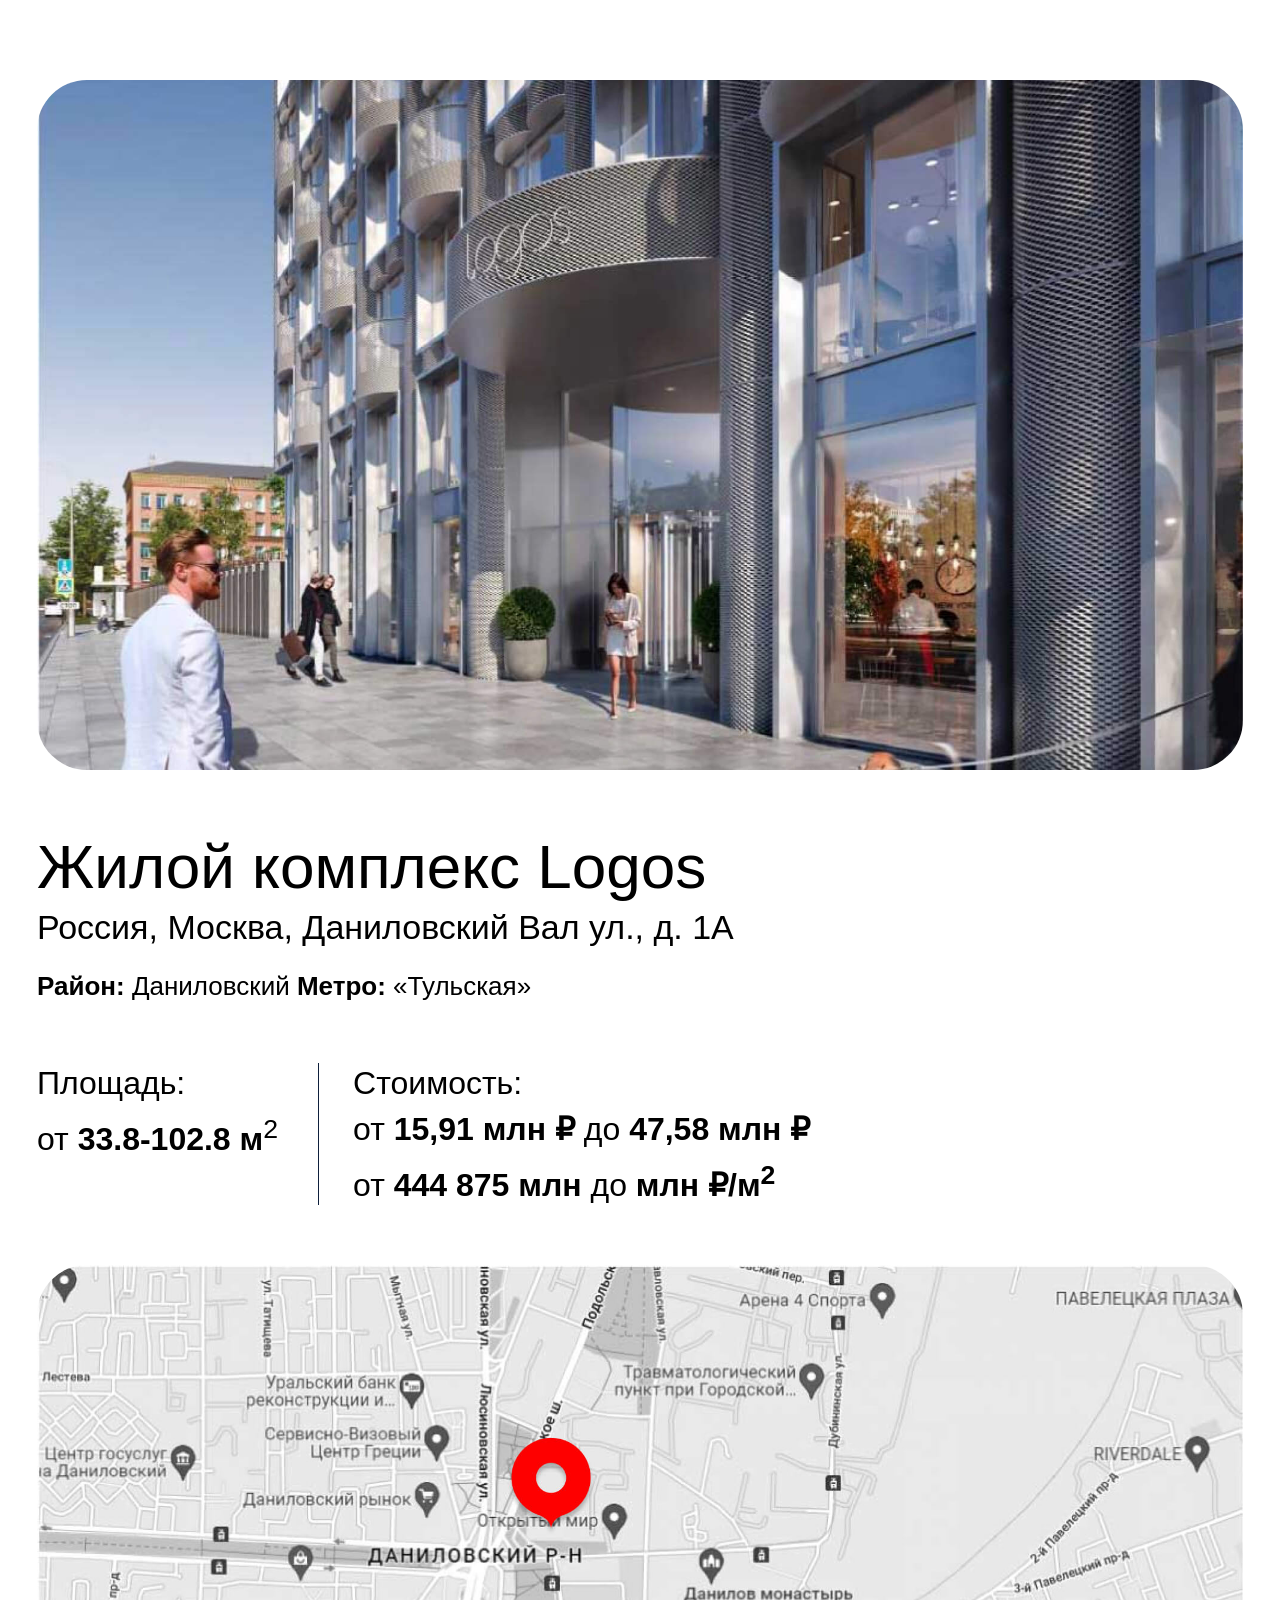
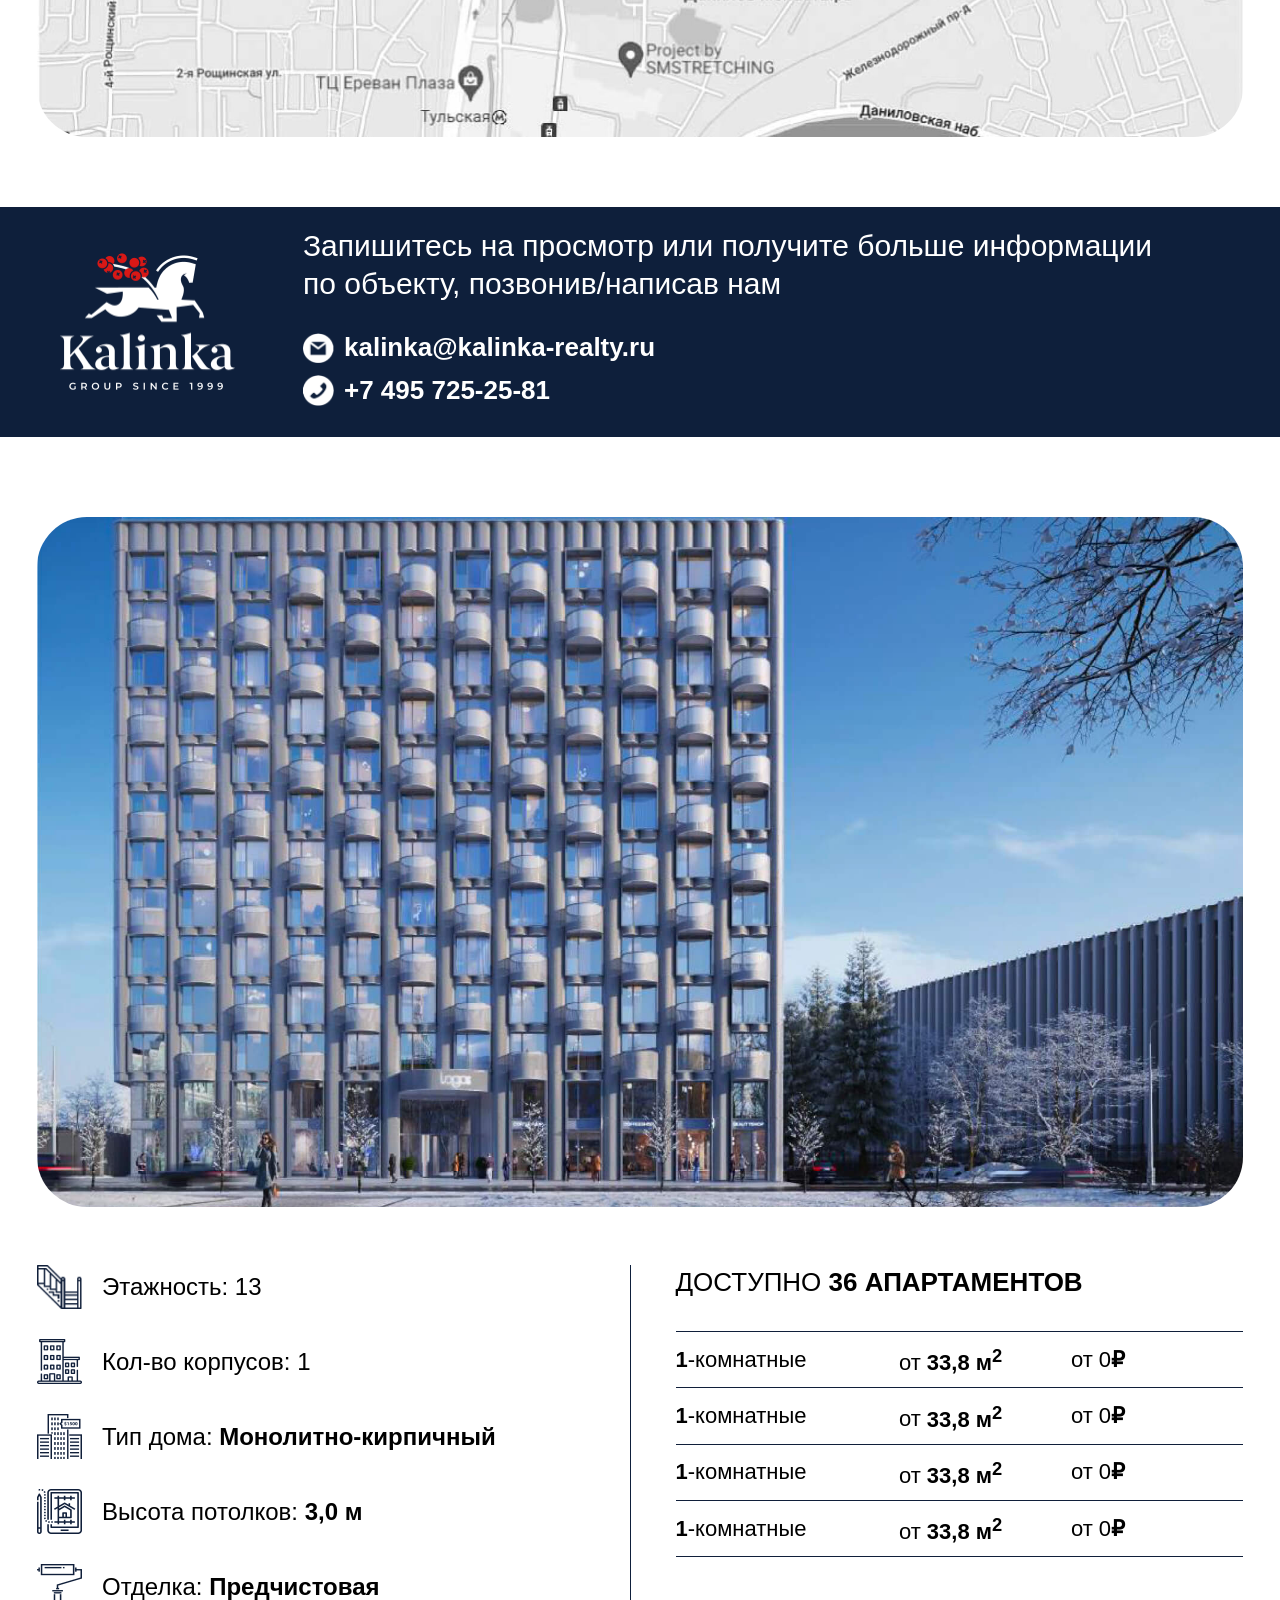
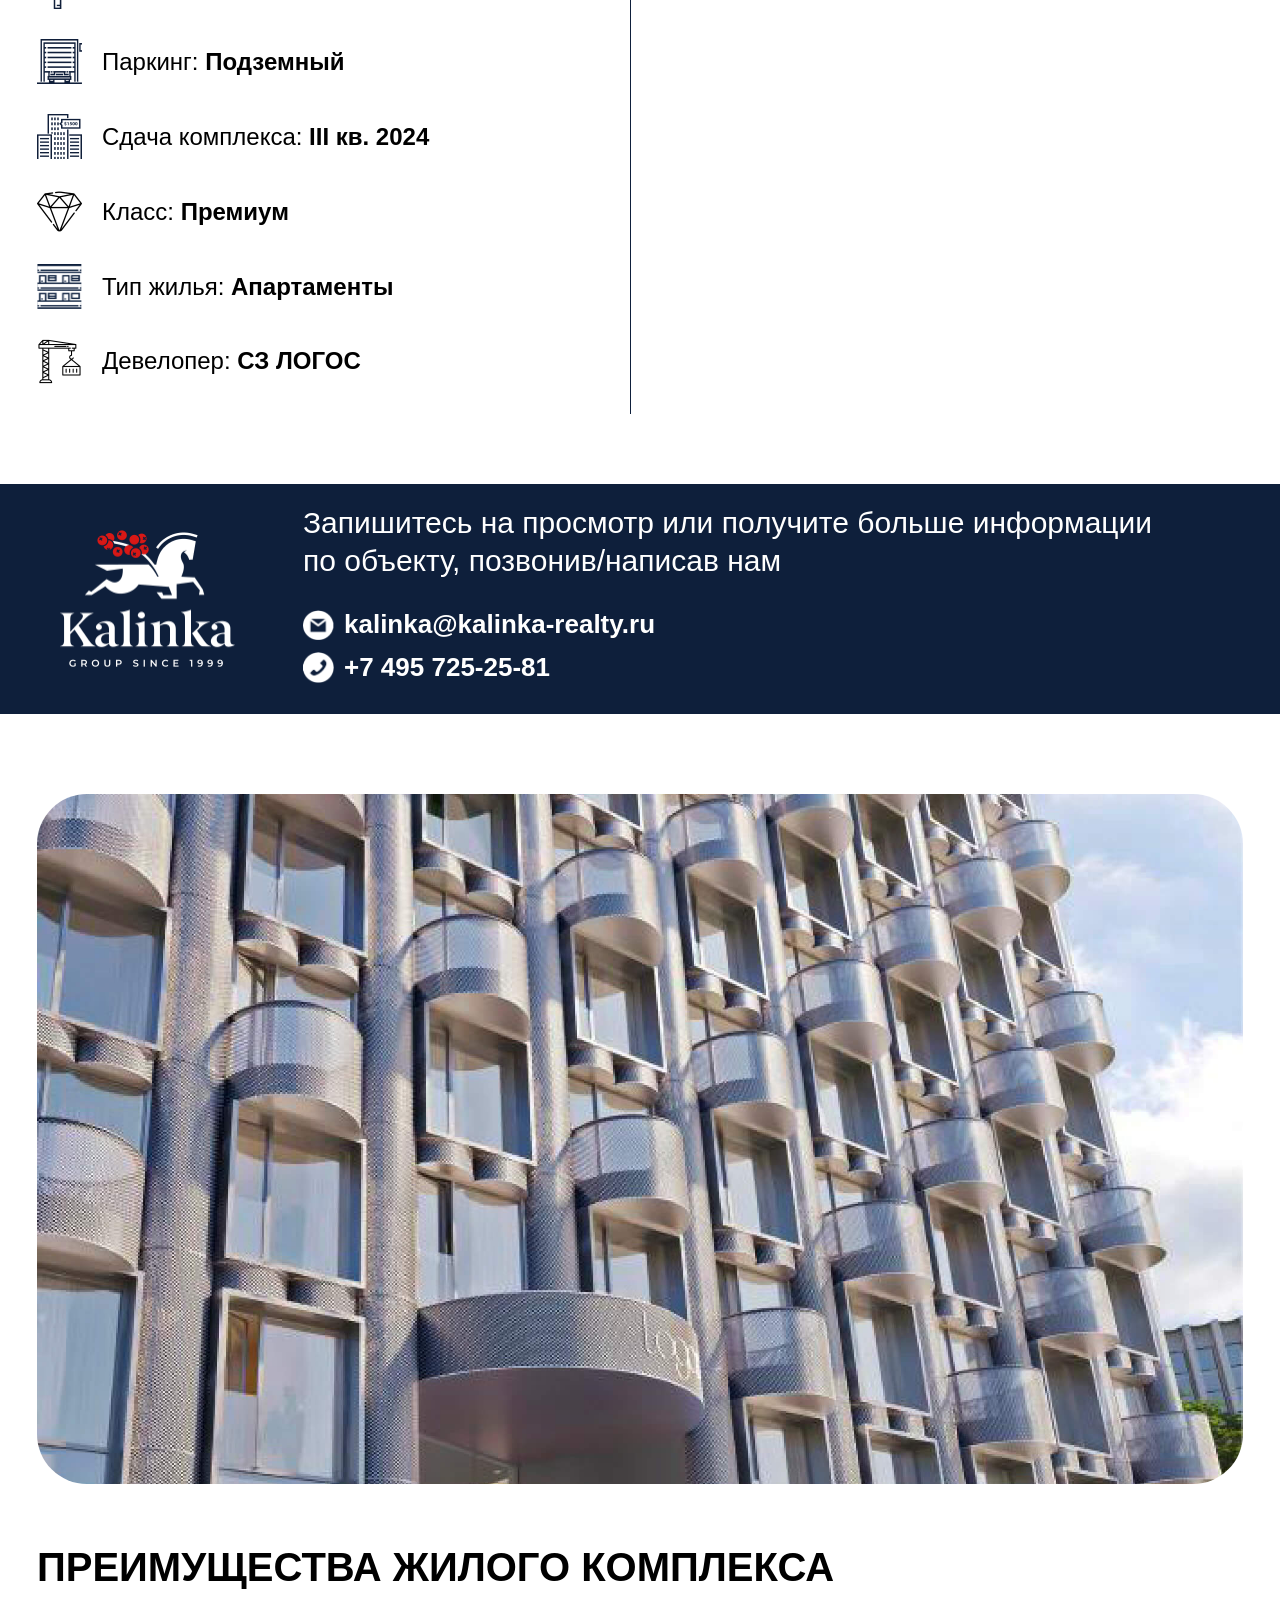
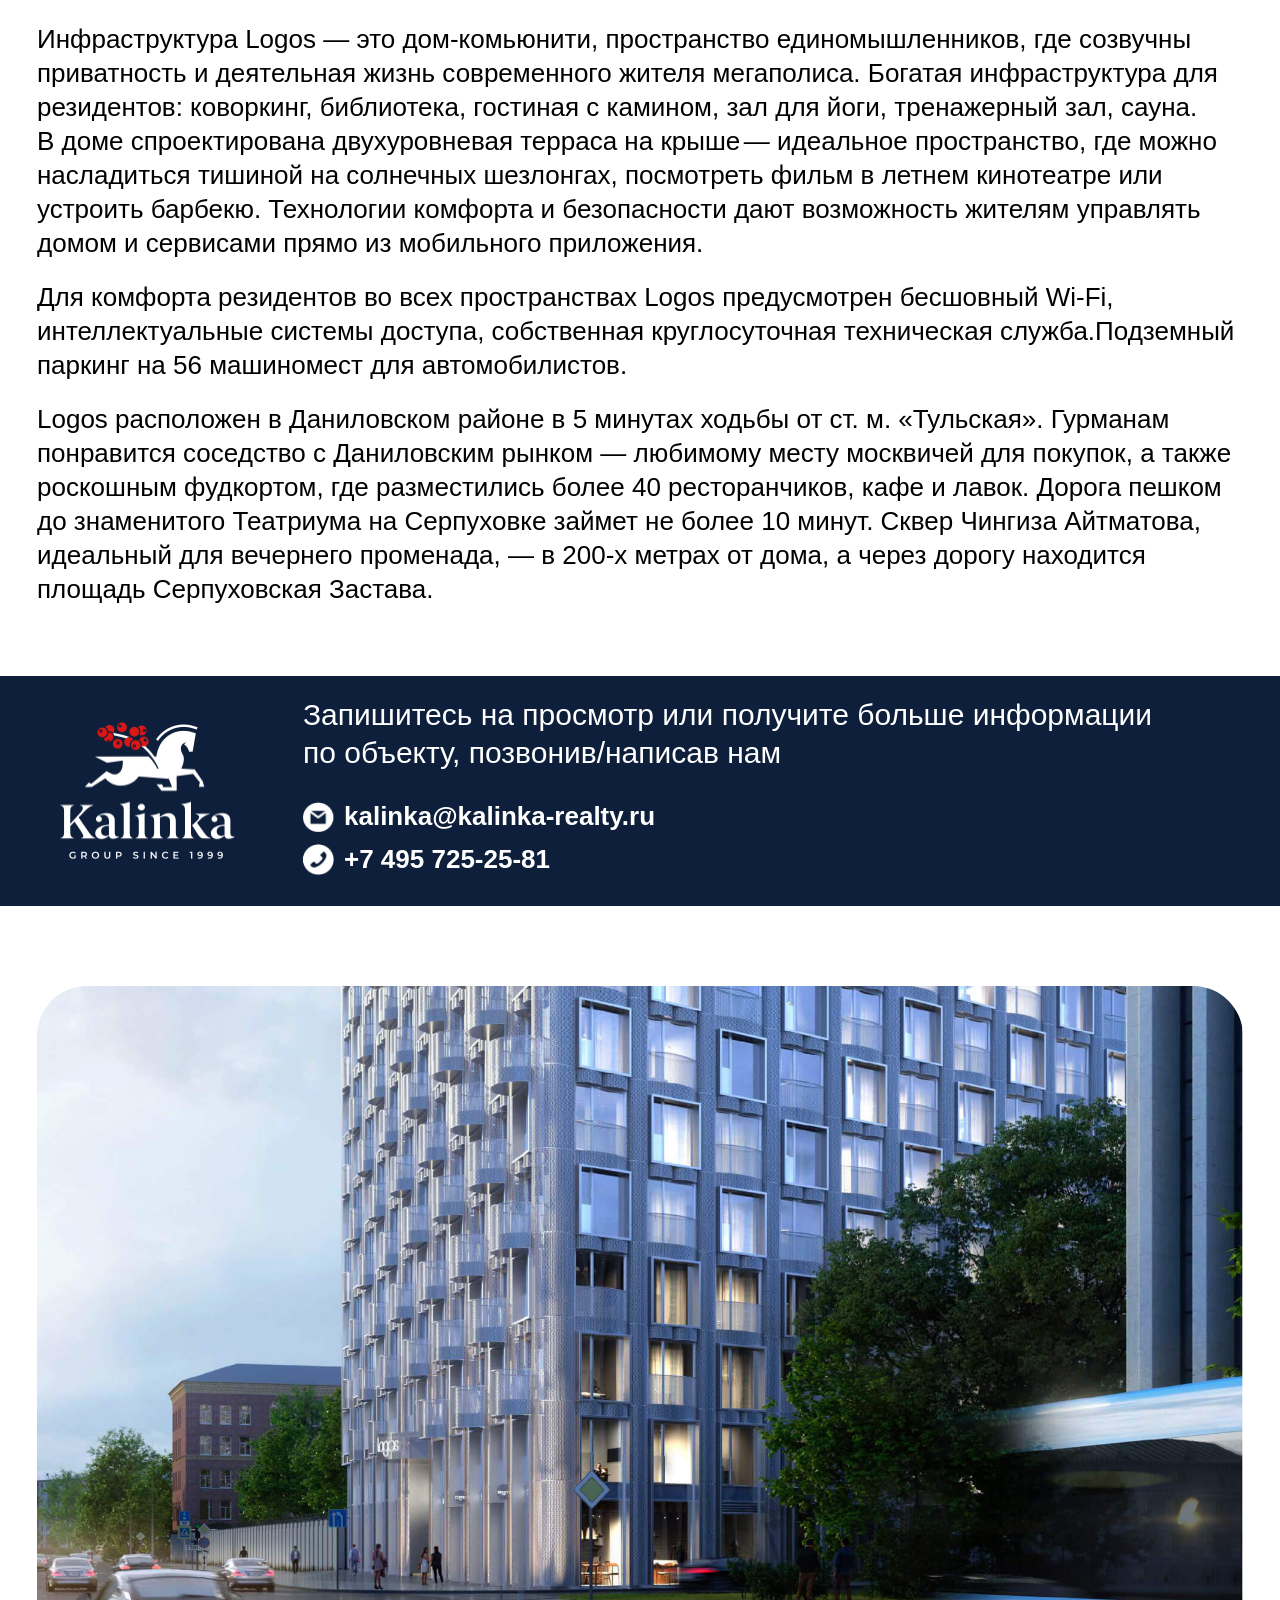
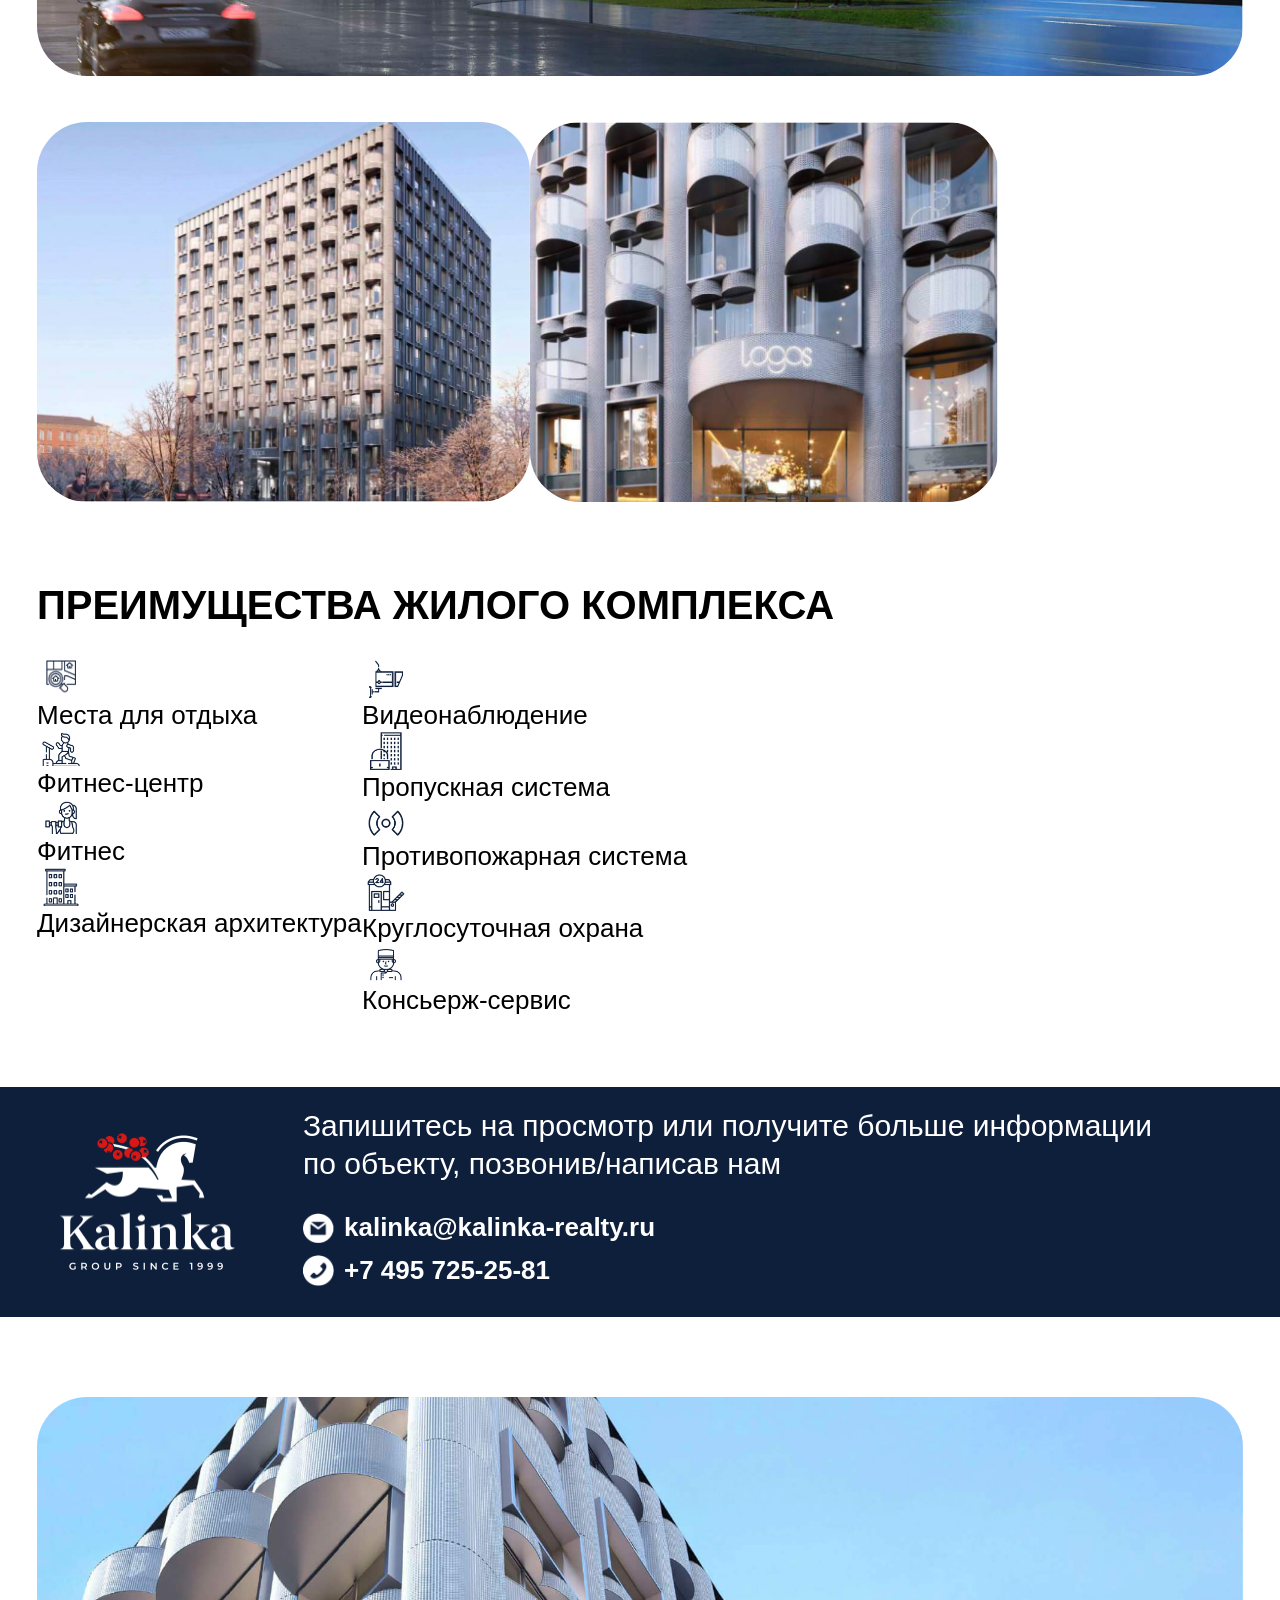
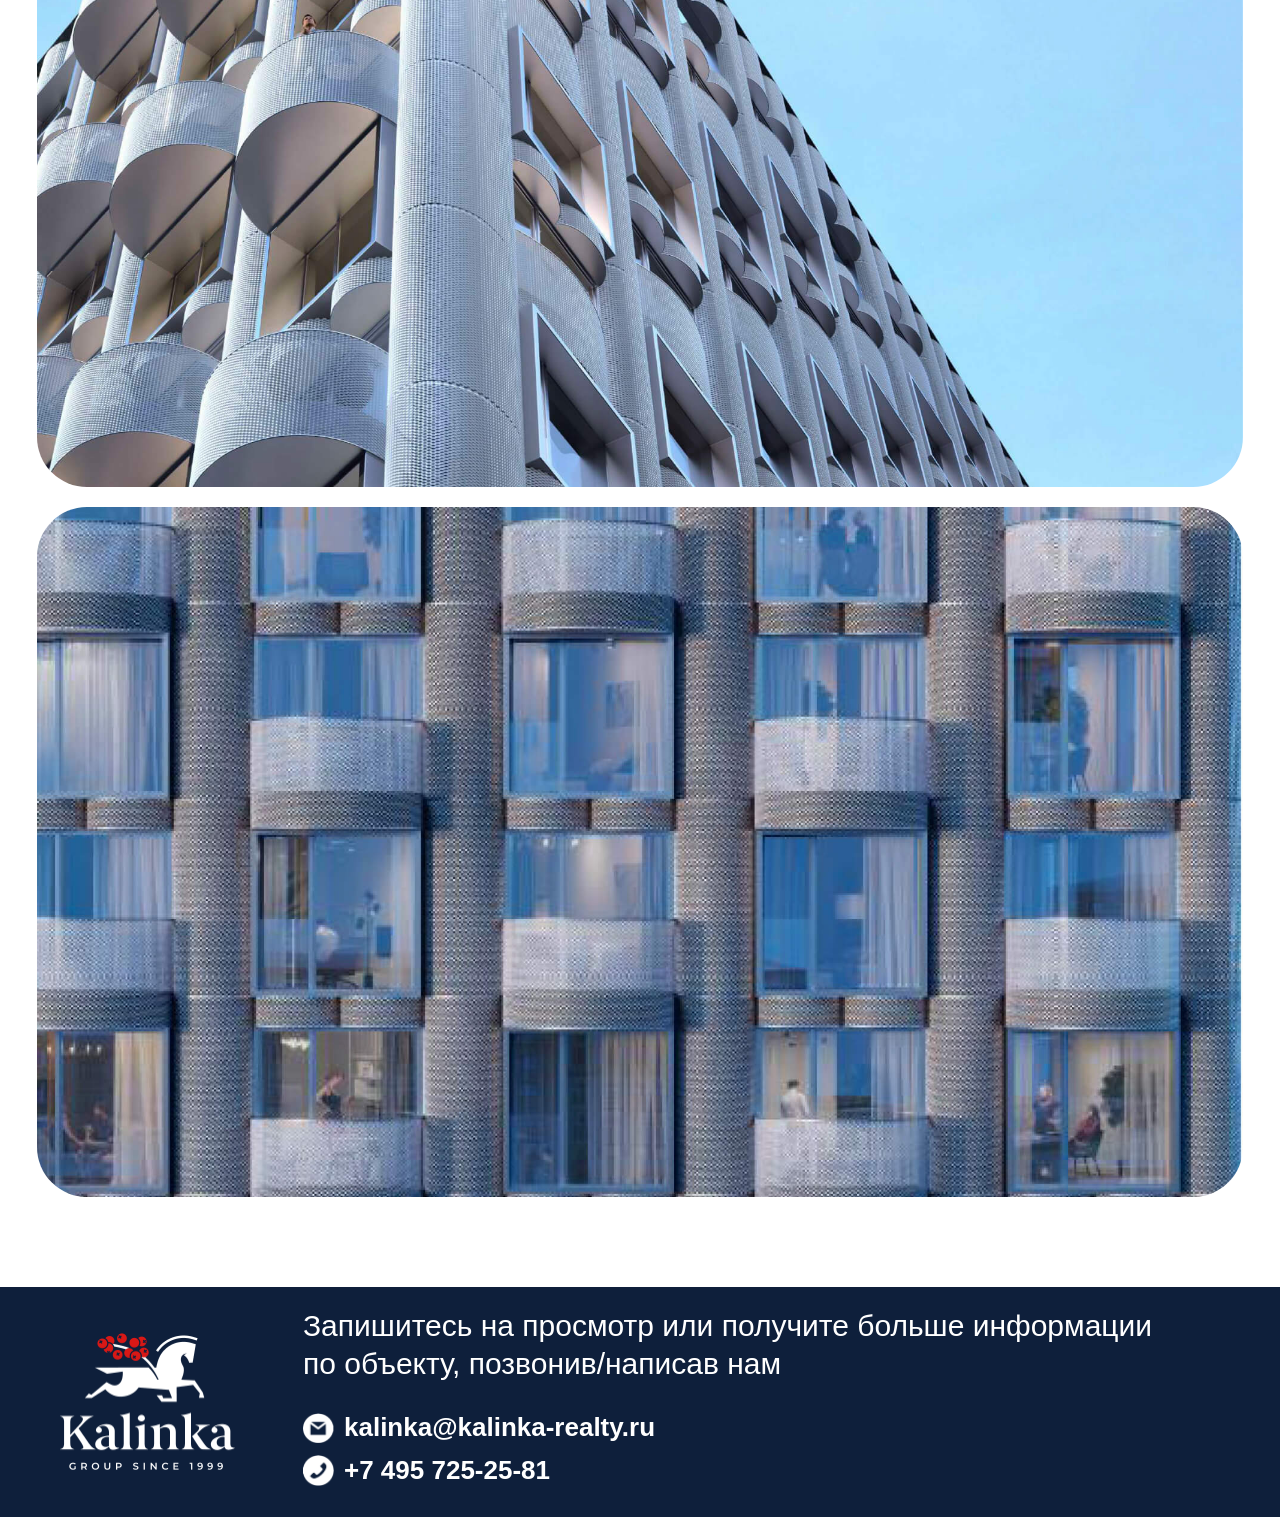
==== index.html @ 676fe6f3 "main fix" ====
<!doctype html>
<html class="no-js" lang="en">
<head>
  <title>Жилой комплекс Logos</title>
  <meta charset="UTF-8" />
  <meta name="description" content="Компания Kalinka Realty предоставляет услуги в сфере элитной недвижимости и элитного жилья: продажа и аренда квартир, домов и коттеджей, а также консалтинг и инвестиции в недвижимость." />
  <meta name="robots" content="index, follow" />
  <meta name="viewport" content="width=device-width, initial-scale=1.0, maximum-scale=1.0, user-scalable=0" />
  <meta property="og:type" content="website" />
  <meta property="og:title" content="Kalinka Realty" />
  <meta property="og:url" content="https://www.kalinka-realty.ru" />
  <meta property="og:locale" content="ru_RU" />
  <meta property="og:description" content="Компания Kalinka Realty предоставляет услуги в сфере элитной недвижимости и элитного жилья: продажа и аренда квартир, домов и коттеджей, а также консалтинг и инвестиции в недвижимость." />
  <meta http-equiv="X-Ua-Compatible" content="IE=Edge" />
  <link rel="stylesheet" href="css/main.css">
</head>

<body>
<div class="wrapper">
  <div class="page-section">
    <div class="page-section__inner">
      <div class="page-section__img-wrap">
        <img src="img/main-1.jpg" alt="Жилой комплекс Logos">
      </div>
      <div class="page-section__text-content">
        <h1 class="page-section__title">Жилой комплекс Logos</h1>
        <address class="page-section__address">Россия, Москва, Даниловский Вал ул., д. 1А</address>
        <p class="page-section__address-detail"><b>Район:</b> Даниловский <b>Метро:</b> «Тульская»</p>
        <div class="page-section__about">
          <div class="page-section__about-row">
            <div class="page-section__about-item">
              <p>Площадь:</p>
              <p>от <b> 33.8-102.8 м</b><sup>2</sup></p>
            </div>
            <div class="page-section__about-item">
              <p>Стоимость:</p>
              <p>от <b>15,91 млн ₽</b> до <b>47,58 млн ₽</b></p>
              <p>от <b>444 875 млн</b>  до <b>млн ₽/м<sup>2</sup></b></p>
            </div>
          </div>
        </div>
        <img class="page-section__map" src="img/map.jpg" alt="Россия, Москва, Даниловский Вал ул., д. 1А">
      </div>
    </div>
    <div class="footer">
      <div class="footer__container">
        <div class="footer__logo-wrap">
          <a href="https://www.kalinka-realty.ru/" target="_blank">
            <img class="footer__logo" src="img/logo.png" alt="Kalinka Group" width="175" height="137">
          </a>
        </div>
        <div class="footer__inner">
          <p class="footer__desc">Запишитесь на&nbsp;просмотр или получите больше информации по&nbsp;объекту, позвонив/написав нам</p>
          <p><a class="footer__link" href="mailto:kalinka@kalinka-realty.ru">
            <span><img src="img/email.png" alt=""></span>
            <span> kalinka@kalinka-realty.ru</span>
          </a></p>
          <p><a class="footer__link" href="tel:+7 495 725-25-81">
            <span><img src="img/phone.png" alt=""></span>
            <span>+7 495 725-25-81</span>
          </a></p>
        </div>
      </div>
    </div>
  </div>
  <div class="page-delimiter"></div>
  <div class="page-section">
    <div class="page-section__inner">
      <div class="page-section__img-wrap">
        <img src="img/img1.jpg" alt="">
      </div>
      <div class="page-section__text-content">
        <div class="page-section__columns-wrap">
          <div class="page-section__column">
            <ul class="page-section__advantages">
              <li>
                <img src="img/icon-lg1.png" alt="">
                <p>Этажность: 13</p>
              </li>
              <li>
                <img src="img/icon-lg2.png" alt="">
                <p>Кол-во корпусов: 1</p>
              </li>
              <li>
                <img src="img/icon-lg3.png" alt="">
                <p>Тип дома: <b>Монолитно-кирпичный</b></p>
              </li>
              <li>
                <img src="img/icon-lg4.png" alt="">
                <p>Высота потолков: <b>3,0 м</b></p>
              </li>
              <li>
                <img src="img/icon-lg5.png" alt="">
                <p>Отделка: <b>Предчистовая</b></p>
              </li>
              <li>
                <img src="img/icon-lg6.png" alt="">
                <p>Паркинг: <b>Подземный</b></p>
              </li>
              <li>
                <img src="img/icon-lg7.png" alt="">
                <p>Сдача комплекса: <b>III кв. 2024</b></p>
              </li>
              <li>
                <img src="img/icon-lg8.png" alt="">
                <p>Класс: <b>Премиум</b></p>
              </li>
              <li>
                <img src="img/icon-lg9.png" alt="">
                <p>Тип жилья: <b>Апартаменты</b></p>
              </li>
              <li>
                <img src="img/icon-lg10.png" alt="">
                <p>Девелопер: <b>СЗ ЛОГОС</b></p>
              </li>
            </ul>
          </div>
          <div class="page-section__column">
            <p class="page-section__column-title">ДОСТУПНО <b>36 АПАРТАМЕНТОВ</b></p>
            <table class="page-section__table">
              <tr>
                <td><b>1</b>-комнатные</td>
                <td>от <b> 33,8 м<sup>2</sup></b></td>
                <td>от 0<b>₽</b></td>
              </tr>
              <tr>
                <td><b>1</b>-комнатные</td>
                <td>от <b> 33,8 м<sup>2</sup></b></td>
                <td>от 0<b>₽</b></td>
              </tr>
              <tr>
                <td><b>1</b>-комнатные</td>
                <td>от <b> 33,8 м<sup>2</sup></b></td>
                <td>от 0<b>₽</b></td>
              </tr>
              <tr>
                <td><b>1</b>-комнатные</td>
                <td>от <b> 33,8 м<sup>2</sup></b></td>
                <td>от 0<b>₽</b></td>
              </tr>
            </table>
          </div>
        </div>
      </div>
    </div>
    <div class="footer">
      <div class="footer__container">
        <div class="footer__logo-wrap">
          <a href="https://www.kalinka-realty.ru/" target="_blank">
            <img class="footer__logo" src="img/logo.png" alt="Kalinka Group" width="175" height="137">
          </a>
        </div>
        <div class="footer__inner">
          <p class="footer__desc">Запишитесь на&nbsp;просмотр или получите больше информации по&nbsp;объекту, позвонив/написав нам</p>
          <p><a class="footer__link" href="mailto:kalinka@kalinka-realty.ru">
            <span><img src="img/email.png" alt=""></span>
            <span> kalinka@kalinka-realty.ru</span>
          </a></p>
          <p><a class="footer__link" href="tel:+7 495 725-25-81">
            <span><img src="img/phone.png" alt=""></span>
            <span>+7 495 725-25-81</span>
          </a></p>
        </div>
      </div>
    </div>
  </div>
  <div class="page-delimiter"></div>
  <div class="page-section">
    <div class="page-section__inner">
      <div class="page-section__img-wrap">
        <img src="img/img2.jpg" alt="">
      </div>
      <div class="page-section__text-content">
        <h2 class="page-section__inner-title">ПРЕИМУЩЕСТВА ЖИЛОГО КОМПЛЕКСА</h2>
        <p>Инфраструктура Logos&nbsp;&mdash; это дом-комьюнити, пространство единомышленников, где созвучны приватность и&nbsp;деятельная жизнь современного жителя мегаполиса. Богатая инфраструктура для резидентов: коворкинг, библиотека, гостиная с&nbsp;камином, зал для йоги, тренажерный зал, сауна. В&nbsp;доме спроектирована двухуровневая терраса на&nbsp;крыше &mdash; идеальное пространство, где можно насладиться тишиной на&nbsp;солнечных шезлонгах, посмотреть фильм в&nbsp;летнем кинотеатре или устроить барбекю. Технологии комфорта и&nbsp;безопасности дают возможность жителям управлять домом и&nbsp;сервисами прямо из&nbsp;мобильного приложения.</p>
        <p>Для комфорта резидентов во&nbsp;всех пространствах Logos предусмотрен бесшовный Wi-Fi, интеллектуальные системы доступа, собственная круглосуточная техническая служба.Подземный паркинг на&nbsp;56&nbsp;машиномест для автомобилистов.</p>
        <p>Logos расположен в&nbsp;Даниловском районе в&nbsp;5&nbsp;минутах ходьбы от&nbsp;ст.&nbsp;м. &laquo;Тульская&raquo;. Гурманам понравится соседство с&nbsp;Даниловским рынком&nbsp;&mdash; любимому месту москвичей для покупок, а&nbsp;также роскошным фудкортом, где разместились более 40&nbsp;ресторанчиков, кафе и&nbsp;лавок. Дорога пешком до&nbsp;знаменитого Театриума на&nbsp;Серпуховке займет не&nbsp;более 10&nbsp;минут. Сквер Чингиза Айтматова, идеальный для вечернего променада,&nbsp;&mdash; в&nbsp;200-х метрах
           от&nbsp;дома, а&nbsp;через дорогу находится площадь Серпуховская Застава.</p>
      </div>
    </div>
    <div class="footer">
      <div class="footer__container">
        <div class="footer__logo-wrap">
          <a href="https://www.kalinka-realty.ru/" target="_blank">
            <img class="footer__logo" src="img/logo.png" alt="Kalinka Group" width="175" height="137">
          </a>
        </div>
        <div class="footer__inner">
          <p class="footer__desc">Запишитесь на&nbsp;просмотр или получите больше информации по&nbsp;объекту, позвонив/написав нам</p>
          <p><a class="footer__link" href="mailto:kalinka@kalinka-realty.ru">
            <span><img src="img/email.png" alt=""></span>
            <span> kalinka@kalinka-realty.ru</span>
          </a></p>
          <p><a class="footer__link" href="tel:+7 495 725-25-81">
            <span><img src="img/phone.png" alt=""></span>
            <span>+7 495 725-25-81</span>
          </a></p>
        </div>
      </div>
    </div>
  </div>
  <div class="page-delimiter"></div>
  <div class="page-section">
    <div class="page-section__inner">
      <div class="page-section__img-wrap">
        <img src="img/img3.jpg" alt="">
      </div>
      <div class="page-section__img-row">
        <div class="page-section__img-sm">
          <img src="img/img4.jpg" alt="">
        </div>
        <div class="page-section__img-sm">
          <img src="img/img5.jpg" alt="">
        </div>
      </div>
      <div class="page-section__text-content">
        <h2 class="page-section__inner-title">ПРЕИМУЩЕСТВА ЖИЛОГО КОМПЛЕКСА</h2>
        <div class="page-section__advantages-columns">
          <ul class="page-section__advantages-list">
            <li>
              <div class="page-section__advantages-icon">
                <img src="img/icon1.png" alt="">
              </div>
              <p>Места для отдыха</p>
            </li>
            <li>
              <div class="page-section__advantages-icon">
                <img src="img/icon2.png" alt="">
              </div>
              <p>Фитнес-центр</p>
            </li>
            <li>
              <div class="page-section__advantages-icon">
                <img src="img/icon3.png" alt="">
              </div>
              <p>Фитнес</p>
            </li>
            <li>
              <div class="page-section__advantages-icon">
                <img src="img/icon4.png" alt="">
              </div>
              <p>Дизайнерская архитектура</p>
            </li>
          </ul>
          <ul class="page-section__advantages-list">
            <li>
              <div class="page-section__advantages-icon">
                <img src="img/icon5.png" alt="">
              </div>
              <p>Видеонаблюдение</p>
            </li>
            <li>
              <div class="page-section__advantages-icon">
                <img src="img/icon6.png" alt="">
              </div>
              <p>Пропускная система</p>
            </li>
            <li>
              <div class="page-section__advantages-icon">
                <img src="img/icon7.png" alt="">
              </div>
              <p>Противопожарная система</p>
            </li>
            <li>
              <div class="page-section__advantages-icon">
                <img src="img/icon8.png" alt="">
              </div>
              <p>Круглосуточная охрана</p>
            </li>
            <li>
              <div class="page-section__advantages-icon">
                <img src="img/icon9.png" alt="">
              </div>
              <p>Консьерж-сервис</p>
            </li>
          </ul>
        </div>
      </div>
    </div>
    <div class="footer">
      <div class="footer__container">
        <div class="footer__logo-wrap">
          <a href="https://www.kalinka-realty.ru/" target="_blank">
            <img class="footer__logo" src="img/logo.png" alt="Kalinka Group" width="175" height="137">
          </a>
        </div>
        <div class="footer__inner">
          <p class="footer__desc">Запишитесь на&nbsp;просмотр или получите больше информации по&nbsp;объекту, позвонив/написав нам</p>
          <p><a class="footer__link" href="mailto:kalinka@kalinka-realty.ru">
            <span><img src="img/email.png" alt=""></span>
            <span> kalinka@kalinka-realty.ru</span>
          </a></p>
          <p><a class="footer__link" href="tel:+7 495 725-25-81">
            <span><img src="img/phone.png" alt=""></span>
            <span>+7 495 725-25-81</span>
          </a></p>
        </div>
      </div>
    </div>
  </div>
  <div class="page-delimiter"></div>
  <div class="page-section">
    <div class="page-section__inner">
      <div class="page-section__img-wrap">
        <img src="img/img6.jpg" alt="">
      </div>
      <div class="page-section__img-wrap">
        <img src="img/img7.jpg" alt="">
      </div>
    </div>
    <div class="footer">
      <div class="footer__container">
        <div class="footer__logo-wrap">
          <a href="https://www.kalinka-realty.ru/" target="_blank">
            <img class="footer__logo" src="img/logo.png" alt="Kalinka Group" width="175" height="137">
          </a>
        </div>
        <div class="footer__inner">
          <p class="footer__desc">Запишитесь на&nbsp;просмотр или получите больше информации по&nbsp;объекту, позвонив/написав нам</p>
          <p><a class="footer__link" href="mailto:kalinka@kalinka-realty.ru">
            <span><img src="img/email.png" alt=""></span>
            <span> kalinka@kalinka-realty.ru</span>
          </a></p>
          <p><a class="footer__link" href="tel:+7 495 725-25-81">
            <span><img src="img/phone.png" alt=""></span>
            <span>+7 495 725-25-81</span>
          </a></p>
        </div>
      </div>
    </div>
  </div>
</div>
</body>

</html>
---- css/main.css ----
@page {
  margin: 5mm 5mm 5mm 5mm;
}

html {
  font-family: 'Geometria', sans-serif;
  font-style: normal;
  font-weight: 400;
  font-size: 26px;
  line-height: 34px;
  color: #000000;
}

body {
  margin: 0
}

a {
  text-decoration: none;
  color: currentColor;
}

h1, h2, h3, h4, p {
  margin: 0;
}

table {
  table-layout: fixed;
  border-collapse: collapse;
  border: 0;
}

.base-container {
  max-width: 1080px;
  margin: 0 auto;
  padding: 0 38px;
}

.page-section {
  display: flex;
  flex-direction: column;
  min-height: 100vh;
}

.page-section__inner {
  display: flex;
  flex-direction: column;
  flex-grow: 1;
  min-width: 0;
  padding: 80px 37px 70px;
}

.page-section__img-wrap {
  height: 690px;
  /*max-height: calc((100vh - 464px) * 0.5);*/
  margin-bottom: 20px;
  border-radius: 50px;
  overflow: hidden;
}

.page-section__img-wrap img {
  display: block;
  width: 100%;
  height: 100%;
  object-fit: cover;
  object-position: center;
}

.page-section__img-row {
  display: table-row;
  margin-top: 26px;
  margin-bottom: 40px;
}

.page-section__img-sm {
  display: table-cell;
  width: calc(50% - 13px);
  height: 380px;
  border-radius: 50px;
  overflow: hidden;
}

.page-section__img-sm img {
  display: block;
  width: 100%;
  height: 100%;
  object-position: center;
  object-fit: cover;
}

.page-section__inner-title {
  margin-bottom: 30px;
  font-weight: 700;
  font-size: 40px;
  line-height: 50px;
  text-transform: uppercase;
}

.page-section__text-content {
  flex-grow: 1;
  margin-top: 38px;
}

.page-section__text-content p {
  font-weight: 400;
  font-size: 26px;
  line-height: 34px;
}

.page-section__text-content p + p {
  margin-top: 20px;
}

.page-section__advantages-columns {
  display: table-row;
}

.page-section__advantages-list {
  display: table-cell;
  width: 50%;
  margin: 0;
  padding: 0;
  list-style: none;
}

.page-section__advantages-list li {
  display: table-row;
  margin-bottom: 20px;
}

.page-section__advantages-icon {
  display: flex;
  justify-content: center;
  width: 48px;
}

.page-section__advantages-icon img {
  display: block;
  max-height: 38px;
  max-width: 38px;
}

.page-section__columns-wrap {
  display: flex;
  height: 100%;
}

.page-section__column {
  width: 50%;
}

.page-section__column:first-of-type {
  padding-right: 25px;
  border-right: 1px solid #0E1F3B;
}

.page-section__column:last-of-type {
  padding-left: 45px;
}

.page-section__advantages {
  display: block;
  margin: 0;
  padding: 0;
  list-style: none;
}

.page-section__advantages li {
  display: flex;
  align-items: center;
  margin-bottom: 30px;
  font-size: 24px;
  line-height: 30px;
}

.page-section__advantages li p {
  font-size: 24px;
  line-height: 30px;
}

.page-section__advantages li img {
  display: block;
  flex-shrink: 0;
  width: 45px;
  margin-right: 20px;
}

.page-section__column-title {
  margin-bottom: 32px;
  font-weight: 400;
  font-size: 24px;
  line-height: 30px;
}

.page-section__table {
  table-layout: fixed;
  width: 100%;
  border-collapse: collapse;
  border: 0;
}

.page-section__table tr:first-of-type td {
  border-top: 0.25px solid #101F3A;
}

.page-section__table td {
  width: 30%;
  padding: 10px 20px 10px 0;
  white-space: nowrap;
  border-bottom: 0.25px solid #101F3A;
  font-size: 22px;
  line-height: 28px;
}

.page-section__table td:first-of-type {
  width: 40%;
}

.page-delimiter {
  page-break-after: always;
  page-break-inside: avoid;
}

.page-section__title {
  font-weight: 500;
  font-size: 62px;
  line-height: 78px;
}

.page-section__address {
  margin-bottom: 20px;
  font-style: normal;
  font-weight: 400;
  font-size: 34px;
  line-height: 43px;
}

.page-section__address-detail {
  margin-bottom: 60px;
  font-weight: 400;
  font-size: 22px;
  line-height: 28px;
}

.page-section__map {
  display: block;
  border-radius: 50px;
  width: 100%;
}

.page-section__about {
  margin-bottom: 60px;
}

.page-section__about-row {
  display: table-row;
}

.page-section__about-item {
  display: table-cell;
}

.page-section__about-item:first-of-type {
  padding-right: 40px;
  border-right: 1px solid #0E1F3B;
}

.page-section__about-item:last-of-type {
  padding-left: 34px;
}

.page-section__about-item p {
  margin: 0;
  font-weight: 400;
  font-size: 32px;
  line-height: 40px;
}

.page-section__about-item p + p {
  margin: 6px 0 0;
}

.footer {
  padding: 20px 60px;
  background: #0E1F3B;
  color: #FFFFFF;
}

.footer a {
  display: block;
}

.footer__container {
  display: table-row;
  max-width: 1080px;
  margin: 0 auto;
}

.footer__logo-wrap {
  display: table-cell;
  vertical-align: middle;
  padding-right: 68px;
}

.footer__inner {
  display: table-cell;
  vertical-align: top;
}

.footer__logo {
  display: block;
  width: 175px;
  height: 137px;
}

.footer__desc {
  margin-bottom: 28px;
  font-weight: 400;
  font-size: 30px;
  line-height: 38px;
}

a.footer__link {
  display: table-row;
  font-weight: 700;
  font-size: 26px;
  line-height: 33px;
}

.footer__link span {
  display: table-cell;
  vertical-align: middle;
  padding-bottom: 10px;
  white-space: nowrap;
}

.footer__link img {
  display: block;
  width: 31px;
  margin-right: 10px;
  flex-shrink: 0;
}
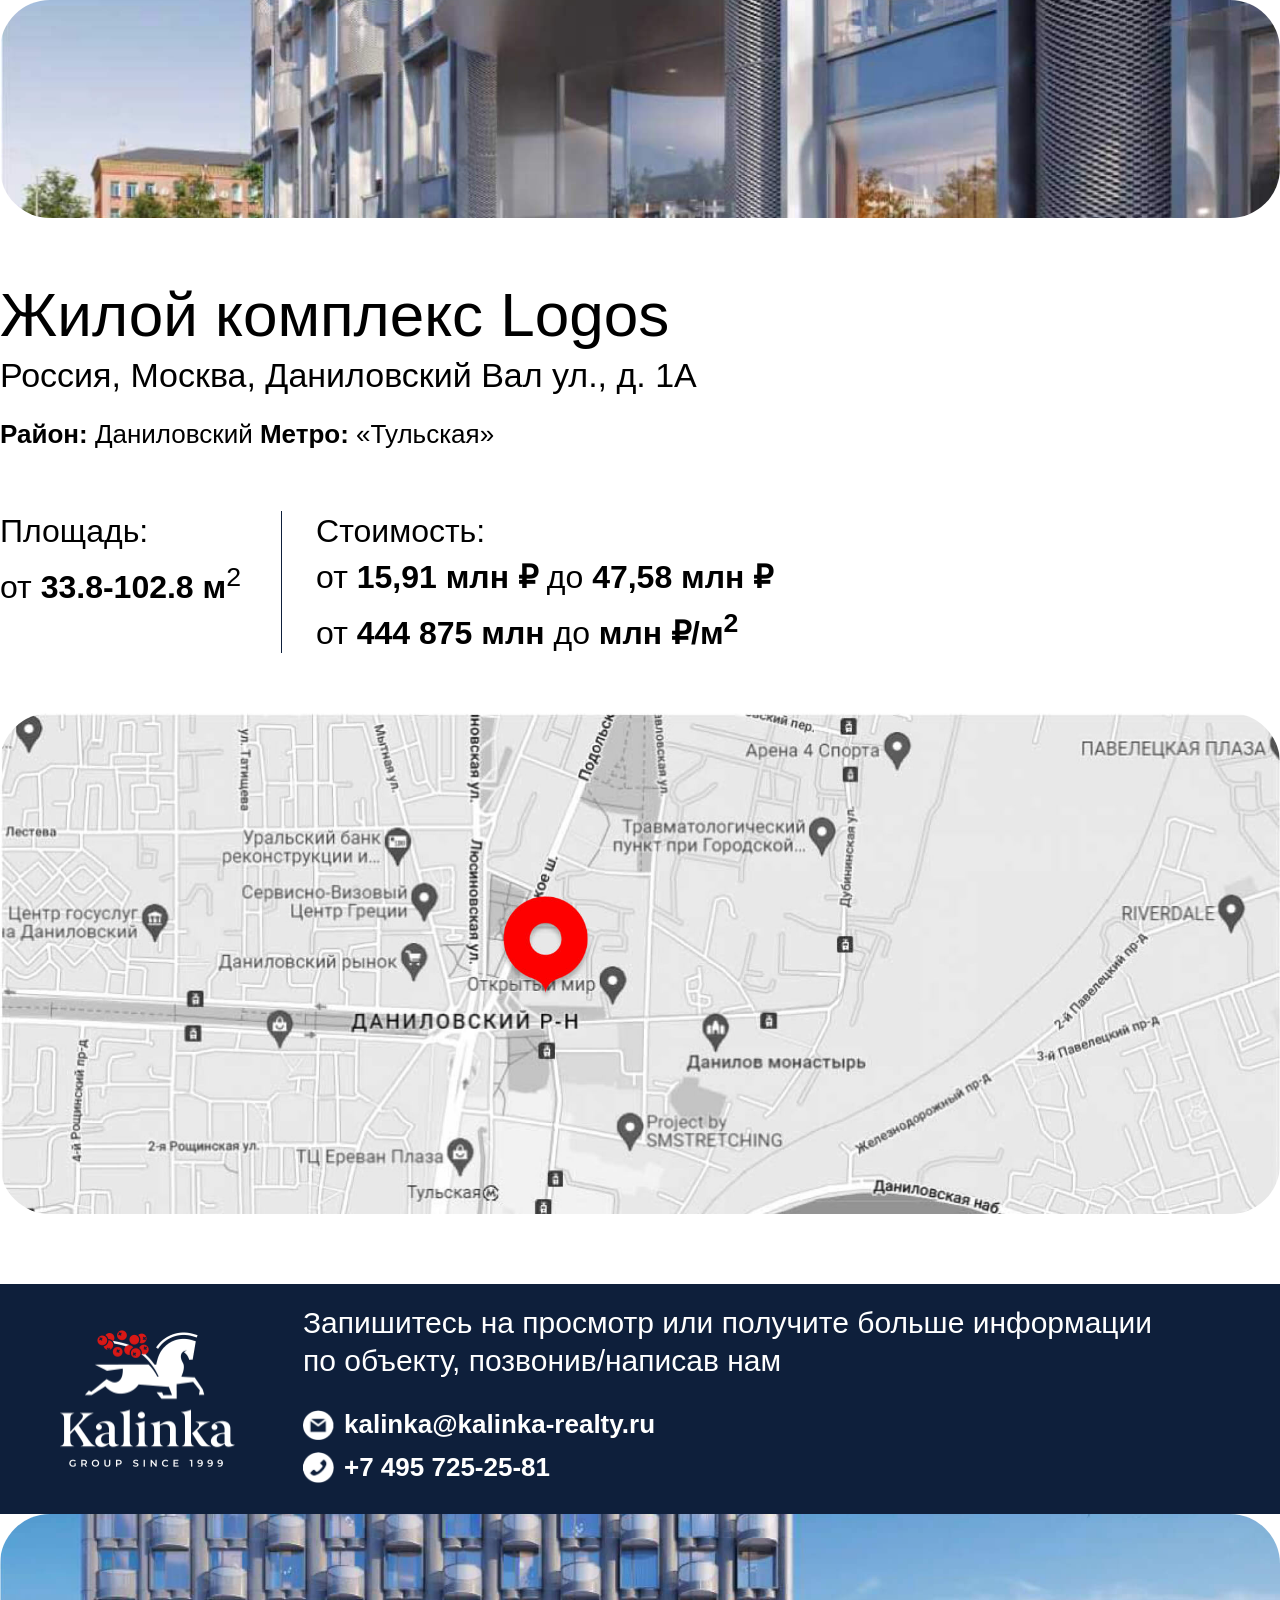
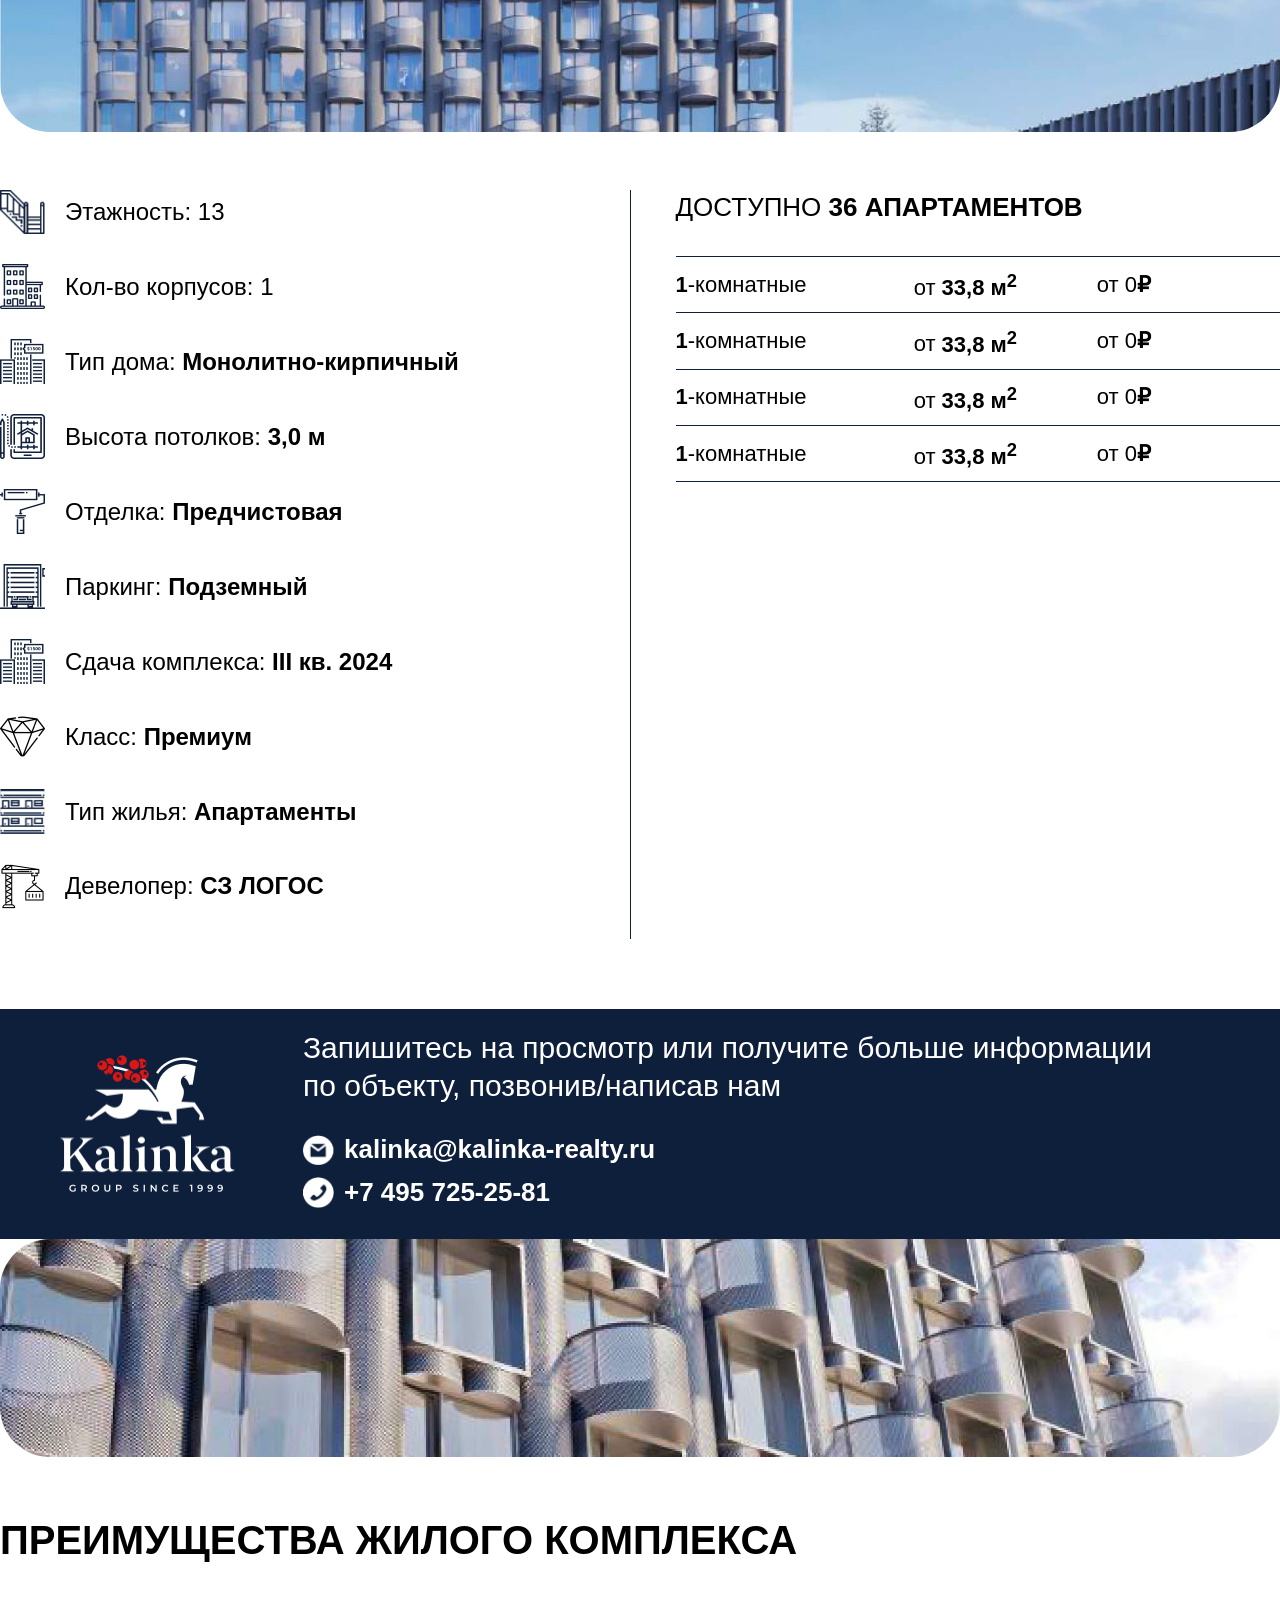
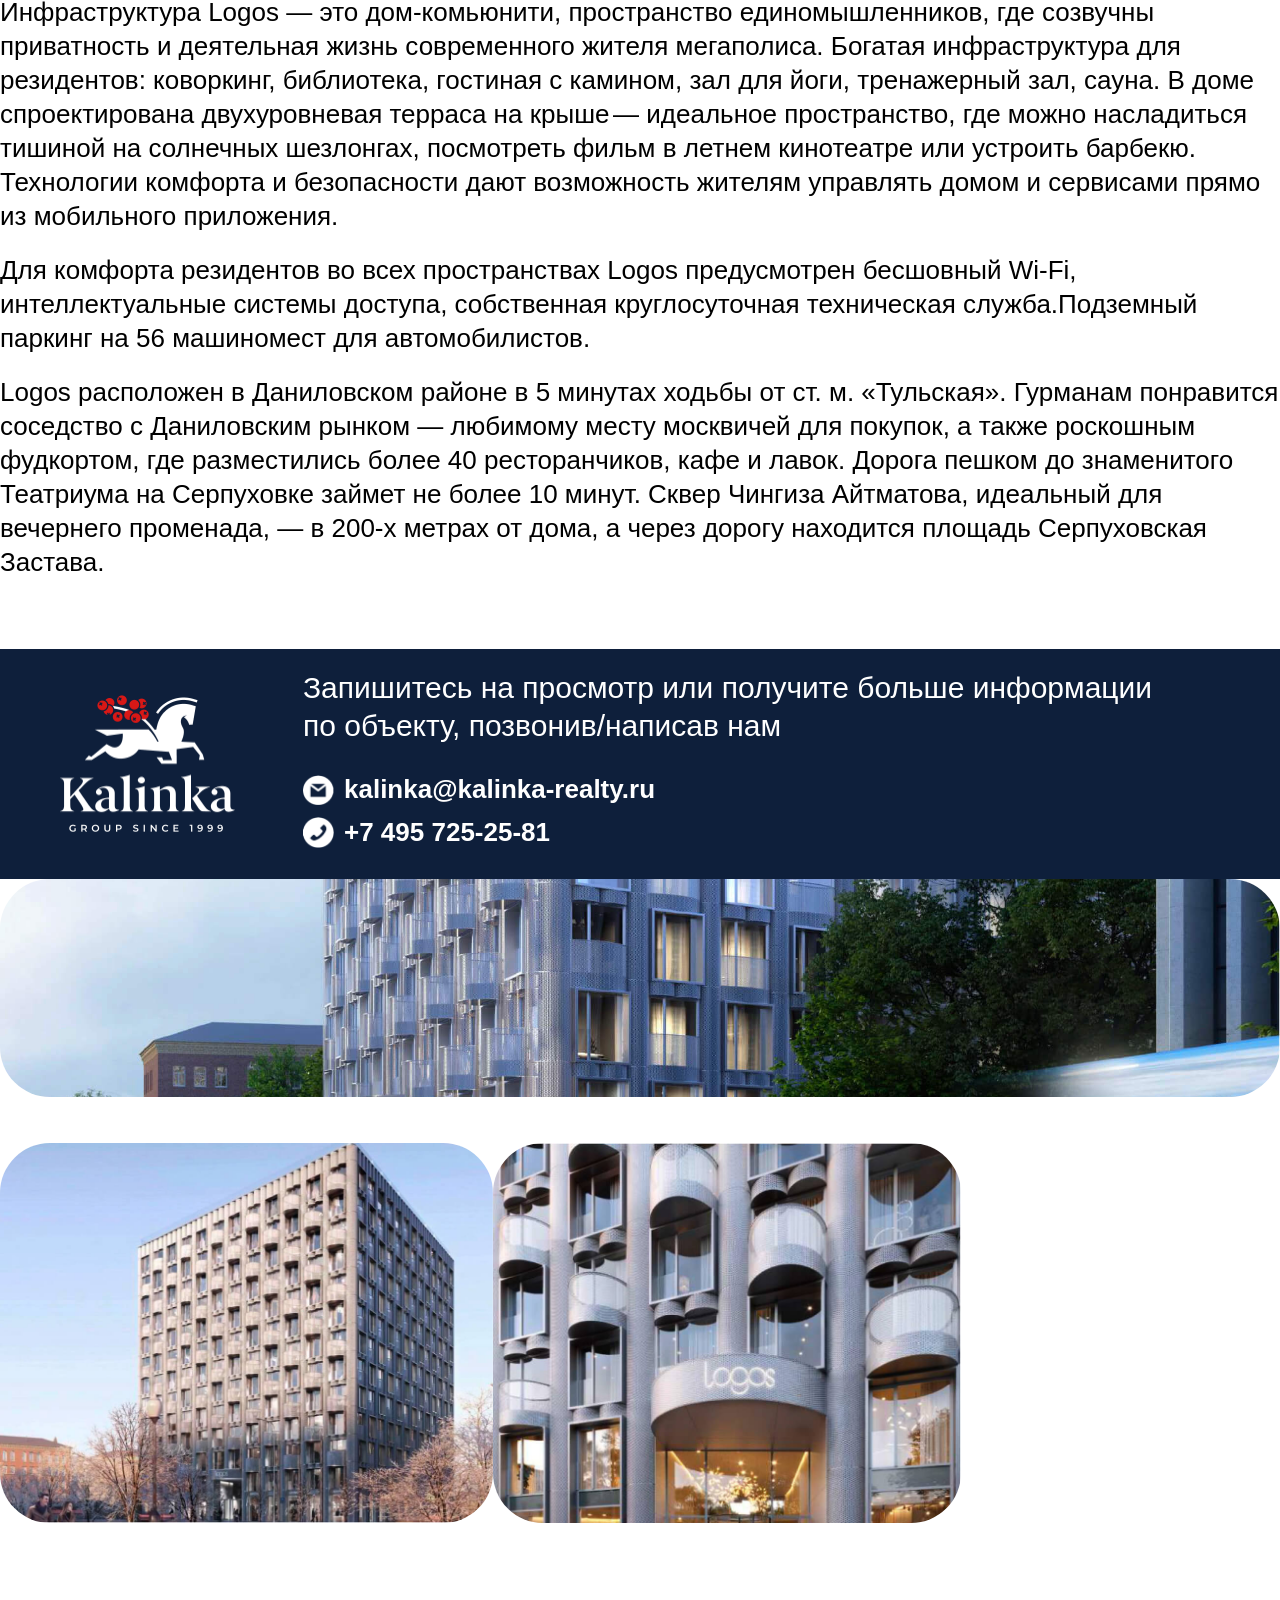
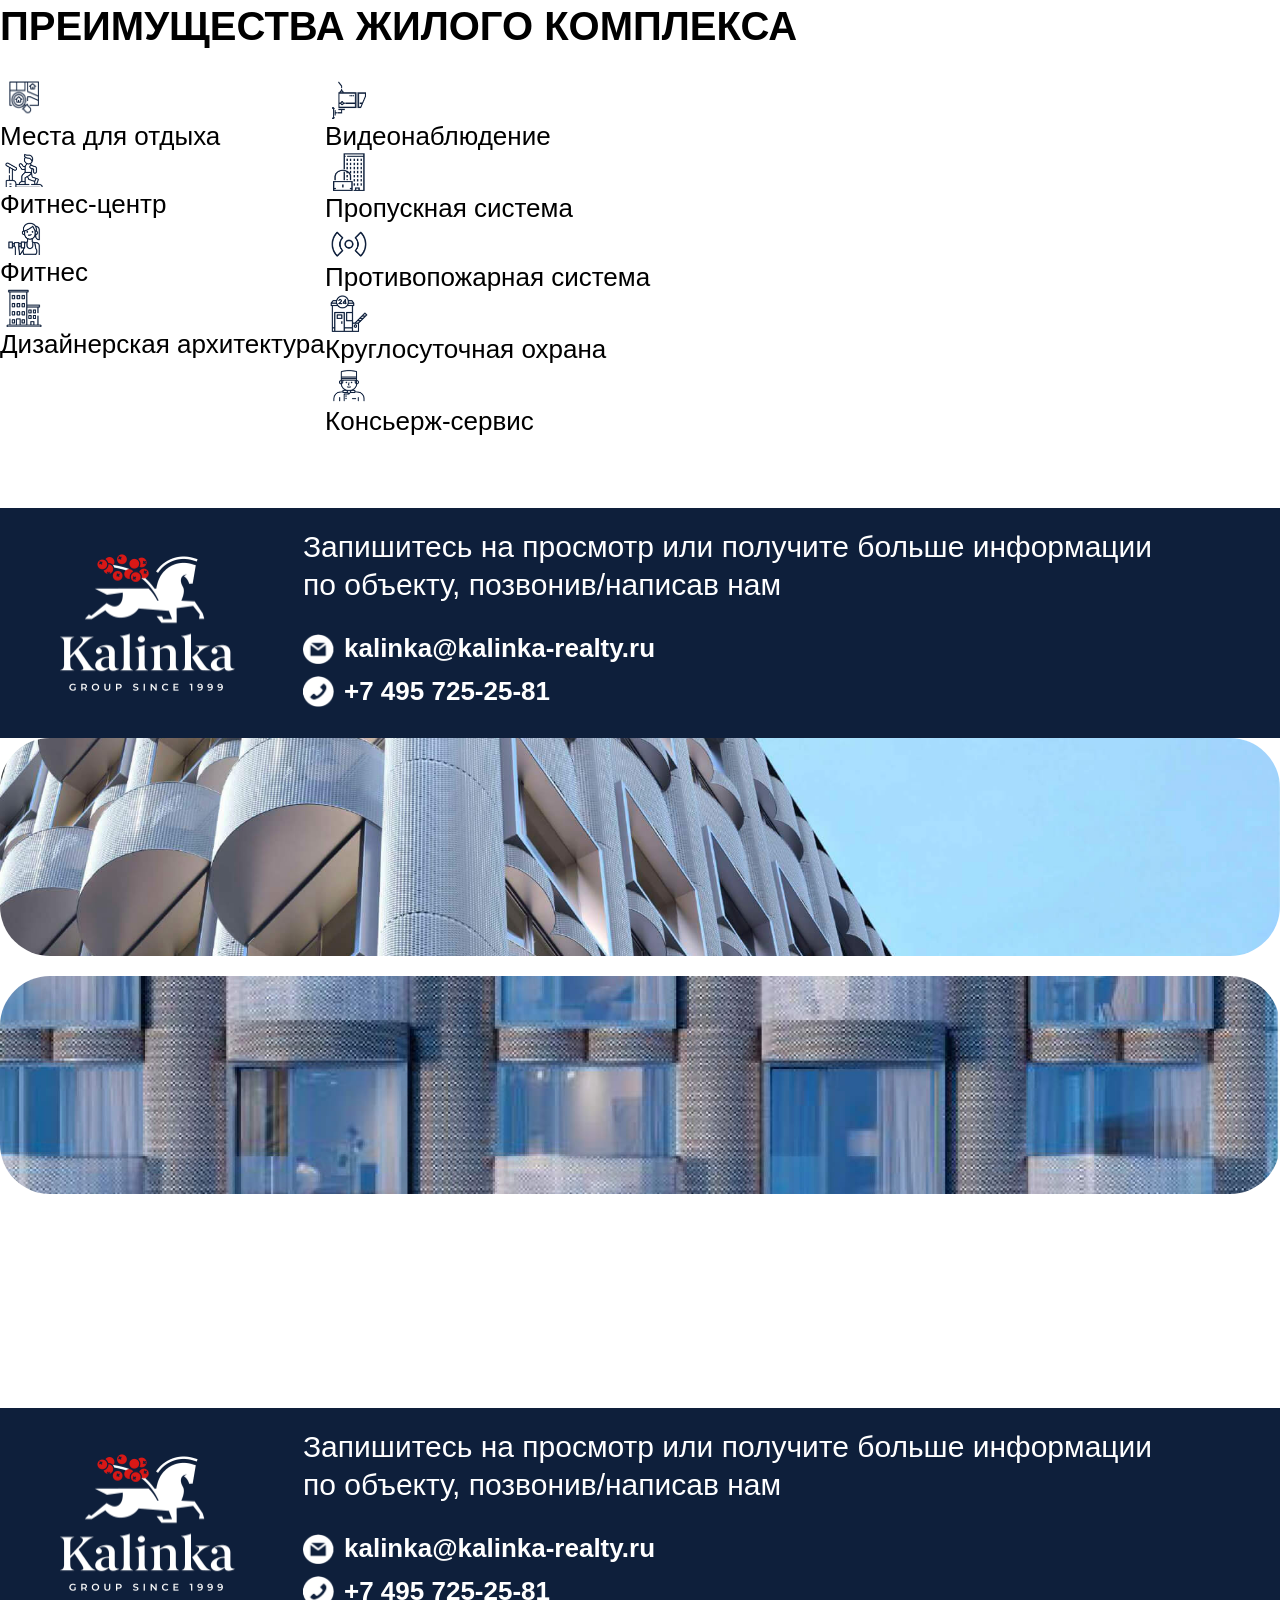
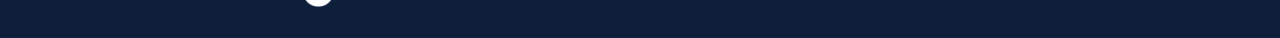
==== commit 68e5342c: "main fix" ====
--- a/index.html
+++ b/index.html
@@ -74,44 +74,84 @@
           <div class="page-section__column">
             <ul class="page-section__advantages">
               <li>
-                <img src="img/icon-lg1.png" alt="">
-                <p>Этажность: 13</p>
-              </li>
-              <li>
-                <img src="img/icon-lg2.png" alt="">
-                <p>Кол-во корпусов: 1</p>
-              </li>
-              <li>
-                <img src="img/icon-lg3.png" alt="">
-                <p>Тип дома: <b>Монолитно-кирпичный</b></p>
-              </li>
-              <li>
-                <img src="img/icon-lg4.png" alt="">
-                <p>Высота потолков: <b>3,0 м</b></p>
-              </li>
-              <li>
-                <img src="img/icon-lg5.png" alt="">
-                <p>Отделка: <b>Предчистовая</b></p>
-              </li>
-              <li>
-                <img src="img/icon-lg6.png" alt="">
-                <p>Паркинг: <b>Подземный</b></p>
-              </li>
-              <li>
-                <img src="img/icon-lg7.png" alt="">
-                <p>Сдача комплекса: <b>III кв. 2024</b></p>
-              </li>
-              <li>
-                <img src="img/icon-lg8.png" alt="">
-                <p>Класс: <b>Премиум</b></p>
-              </li>
-              <li>
-                <img src="img/icon-lg9.png" alt="">
-                <p>Тип жилья: <b>Апартаменты</b></p>
-              </li>
-              <li>
-                <img src="img/icon-lg10.png" alt="">
-                <p>Девелопер: <b>СЗ ЛОГОС</b></p>
+                <div class="page-section__advantages-cell">
+                  <img src="img/icon-lg1.png" alt="">
+                </div>
+                <div class="page-section__advantages-cell">
+                  <p>Этажность: 13</p>
+                </div>
+              </li>
+              <li>
+                <div class="page-section__advantages-cell">
+                  <img src="img/icon-lg2.png" alt="">
+                </div>
+                <div class="page-section__advantages-cell">
+                  <p>Кол-во корпусов: 1</p>
+                </div>
+              </li>
+              <li>
+                <div class="page-section__advantages-cell">
+                  <img src="img/icon-lg3.png" alt="">
+                </div>
+                <div class="page-section__advantages-cell">
+                  <p>Тип дома: <b>Монолитно-кирпичный</b></p>
+                </div>
+              </li>
+              <li>
+                <div class="page-section__advantages-cell">
+                  <img src="img/icon-lg4.png" alt="">
+                </div>
+                <div class="page-section__advantages-cell">
+                  <p>Высота потолков: <b>3,0 м</b></p>
+                </div>
+              </li>
+              <li>
+                <div class="page-section__advantages-cell">
+                  <img src="img/icon-lg5.png" alt="">
+                </div>
+                <div class="page-section__advantages-cell">
+                  <p>Отделка: <b>Предчистовая</b></p>
+                </div>
+              </li>
+              <li>
+                <div class="page-section__advantages-cell">
+                  <img src="img/icon-lg6.png" alt="">
+                </div>
+                <div class="page-section__advantages-cell">
+                  <p>Паркинг: <b>Подземный</b></p>
+                </div>
+              </li>
+              <li>
+                <div class="page-section__advantages-cell">
+                  <img src="img/icon-lg7.png" alt="">
+                </div>
+                <div class="page-section__advantages-cell">
+                  <p>Сдача комплекса: <b>III кв. 2024</b></p>
+                </div>
+              </li>
+              <li>
+                <div class="page-section__advantages-cell">
+                  <img src="img/icon-lg8.png" alt="">
+                </div>
+                <div class="page-section__advantages-cell">
+                  <p>Класс: <b>Премиум</b></p>
+                </div>
+              </li>
+              <li>
+                <div class="page-section__advantages-cell">
+                  <img src="img/icon-lg9.png" alt="">
+                </div>
+                <div class="page-section__advantages-cell">
+                  <p>Тип жилья: <b>Апартаменты</b></p>
+                </div>
+              </li>
+              <li>
+                <div class="page-section__advantages-cell">
+                  <img src="img/icon-lg10.png" alt="">
+                </div>
+                <div class="page-section__advantages-cell">
+                  <p>Девелопер: <b>СЗ ЛОГОС</b></p>
+                </div>
               </li>
             </ul>
           </div>
--- a/css/main.css
+++ b/css/main.css
@@ -47,12 +47,13 @@
   flex-direction: column;
   flex-grow: 1;
   min-width: 0;
-  padding: 80px 37px 70px;
+  /*padding: 80px 37px 70px;*/
+  padding-bottom: 70px;
 }
 
 .page-section__img-wrap {
   height: 690px;
-  /*max-height: calc((100vh - 464px) * 0.5);*/
+  max-height: calc((100vh - 464px) * 0.5);
   margin-bottom: 20px;
   border-radius: 50px;
   overflow: hidden;
@@ -128,6 +129,11 @@
   margin-bottom: 20px;
 }
 
+.page-section__advantages-cell {
+  display: table-cell;
+  vertical-align: middle;
+}
+
 .page-section__advantages-icon {
   display: flex;
   justify-content: center;
@@ -138,6 +144,7 @@
   display: block;
   max-height: 38px;
   max-width: 38px;
+  margin: 0 auto;
 }
 
 .page-section__columns-wrap {
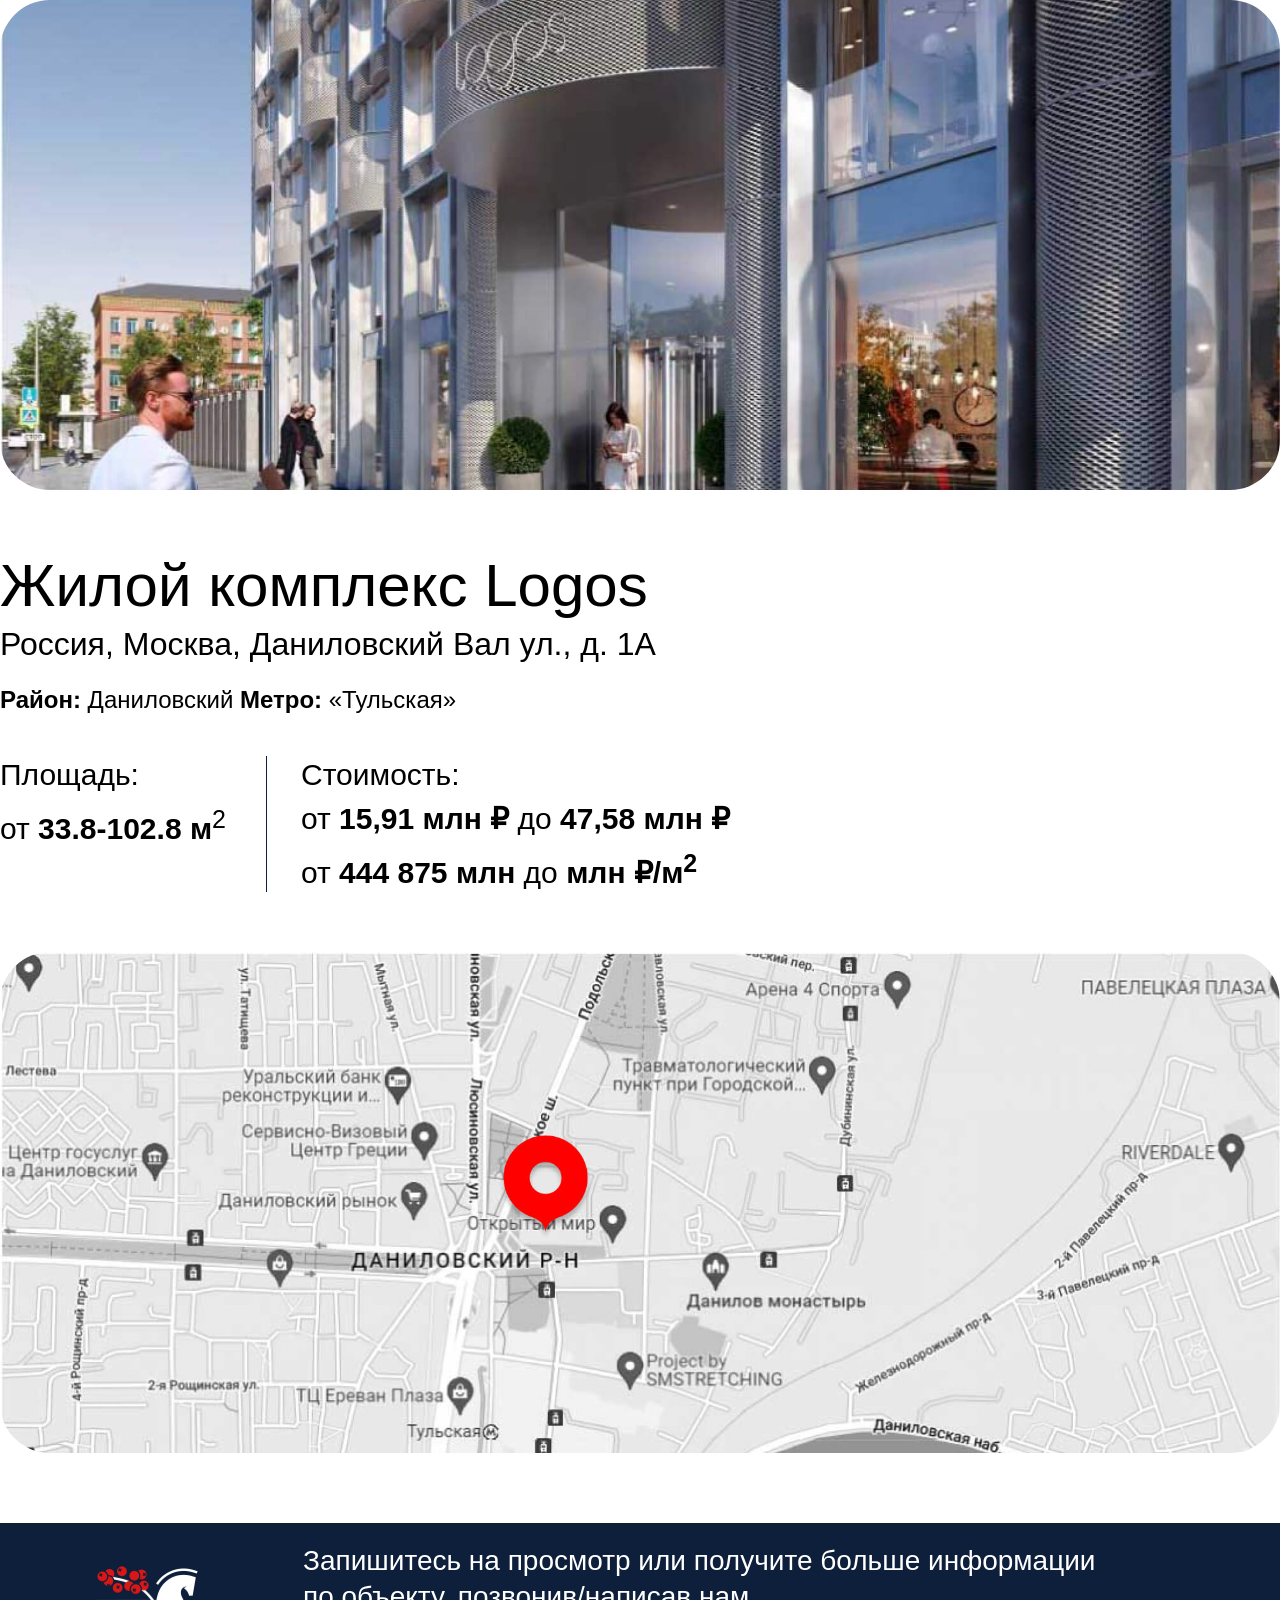
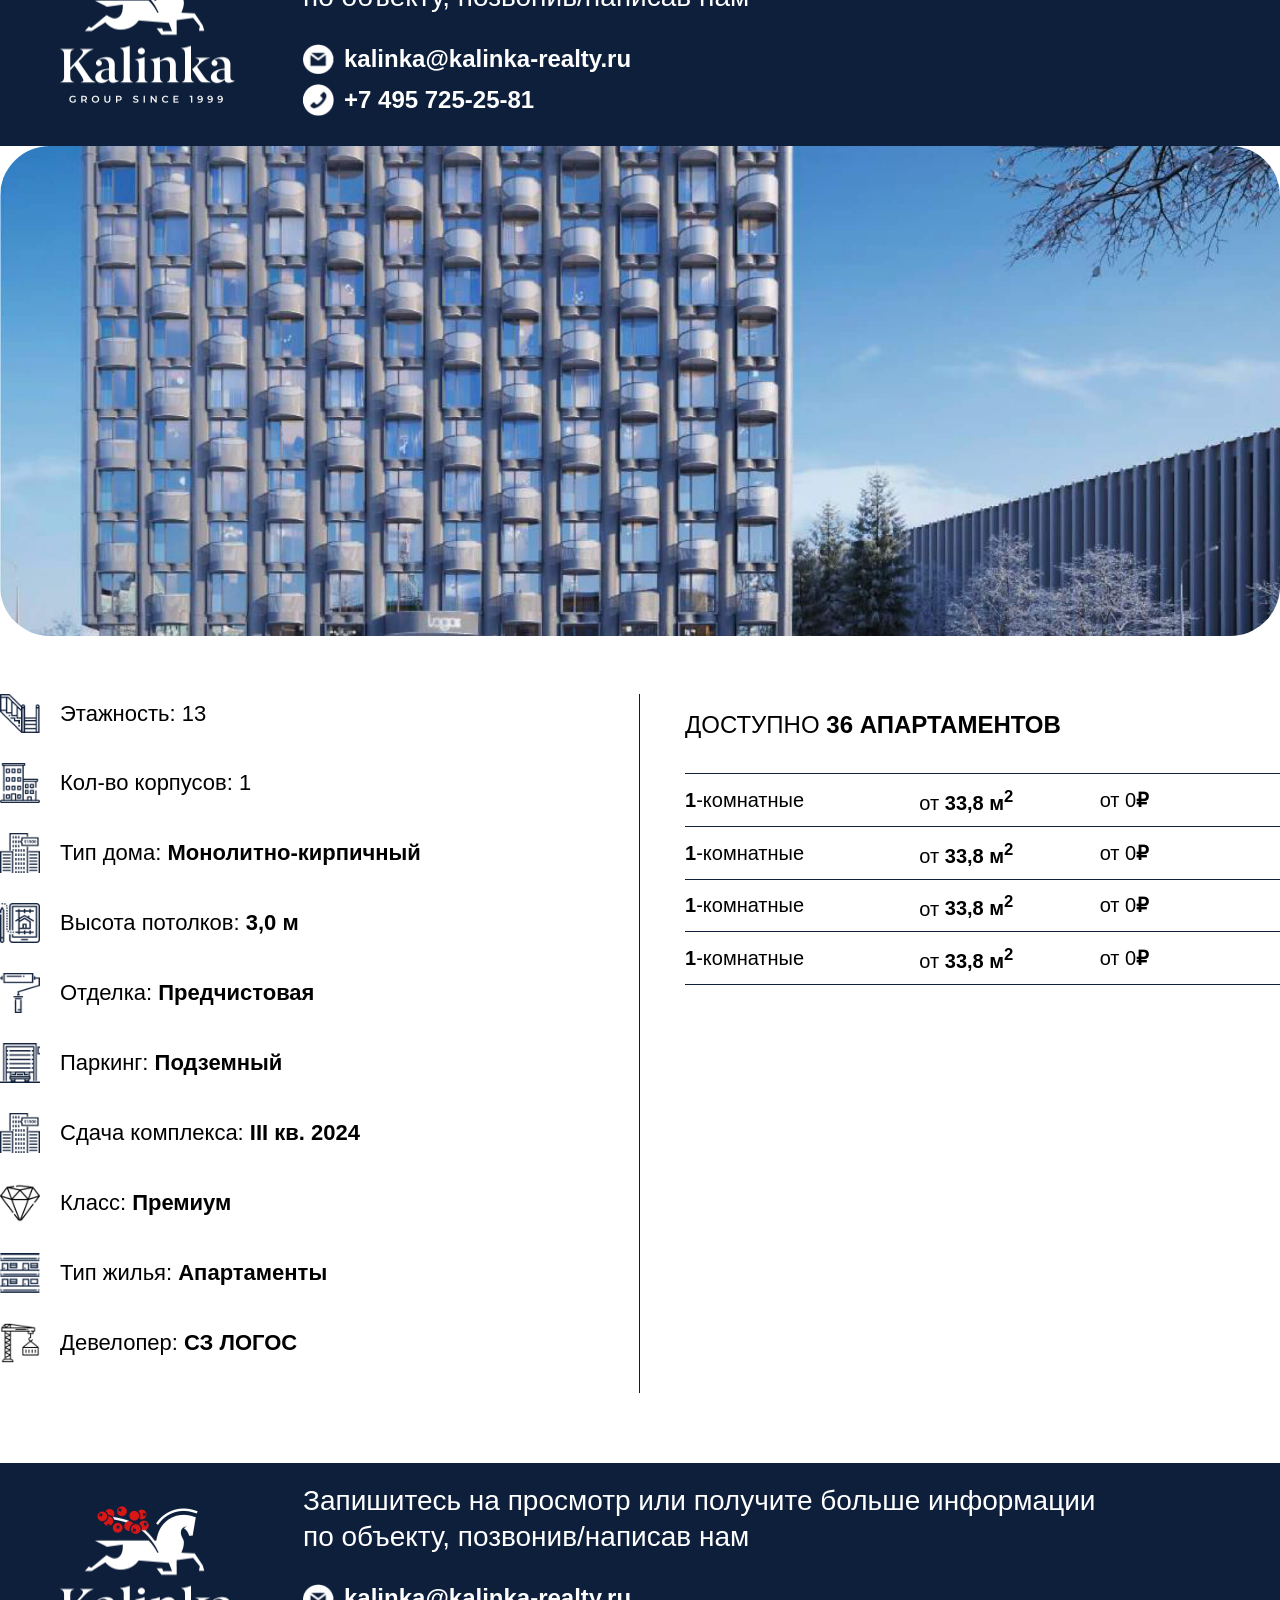
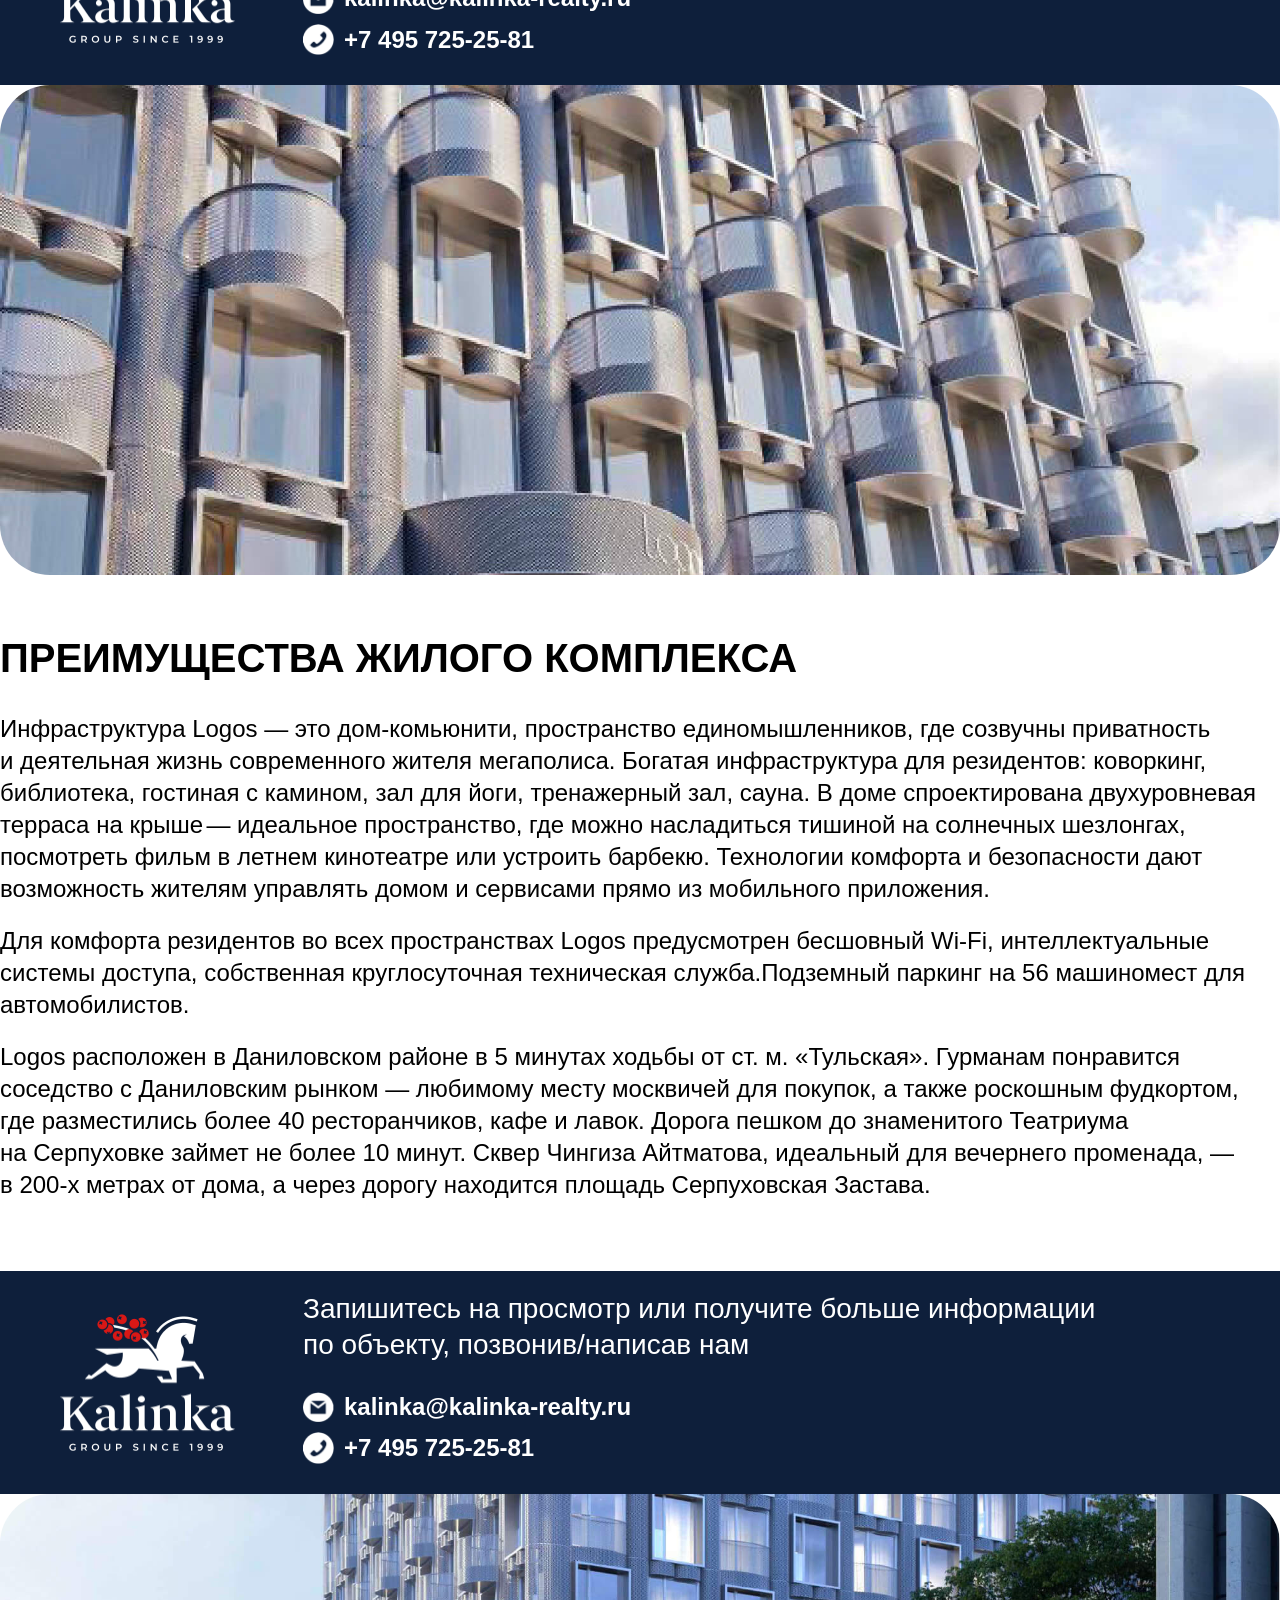
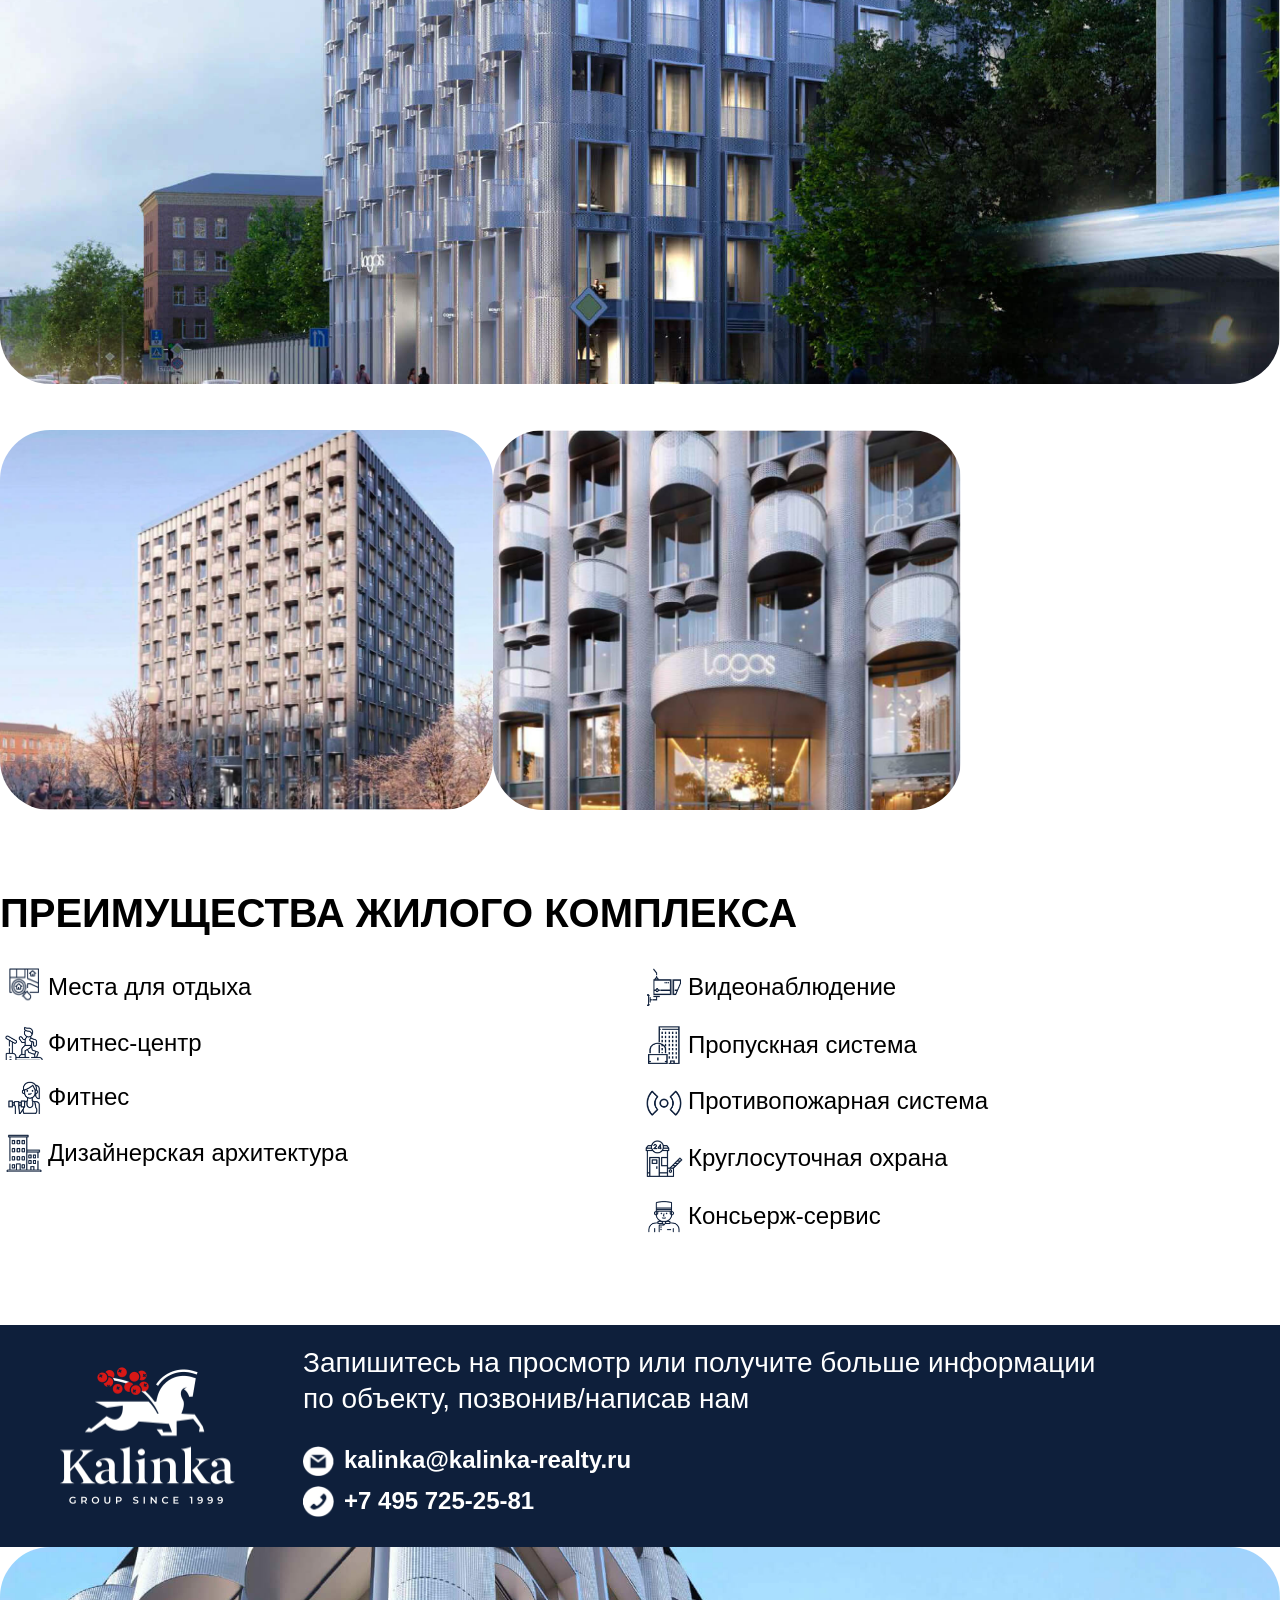
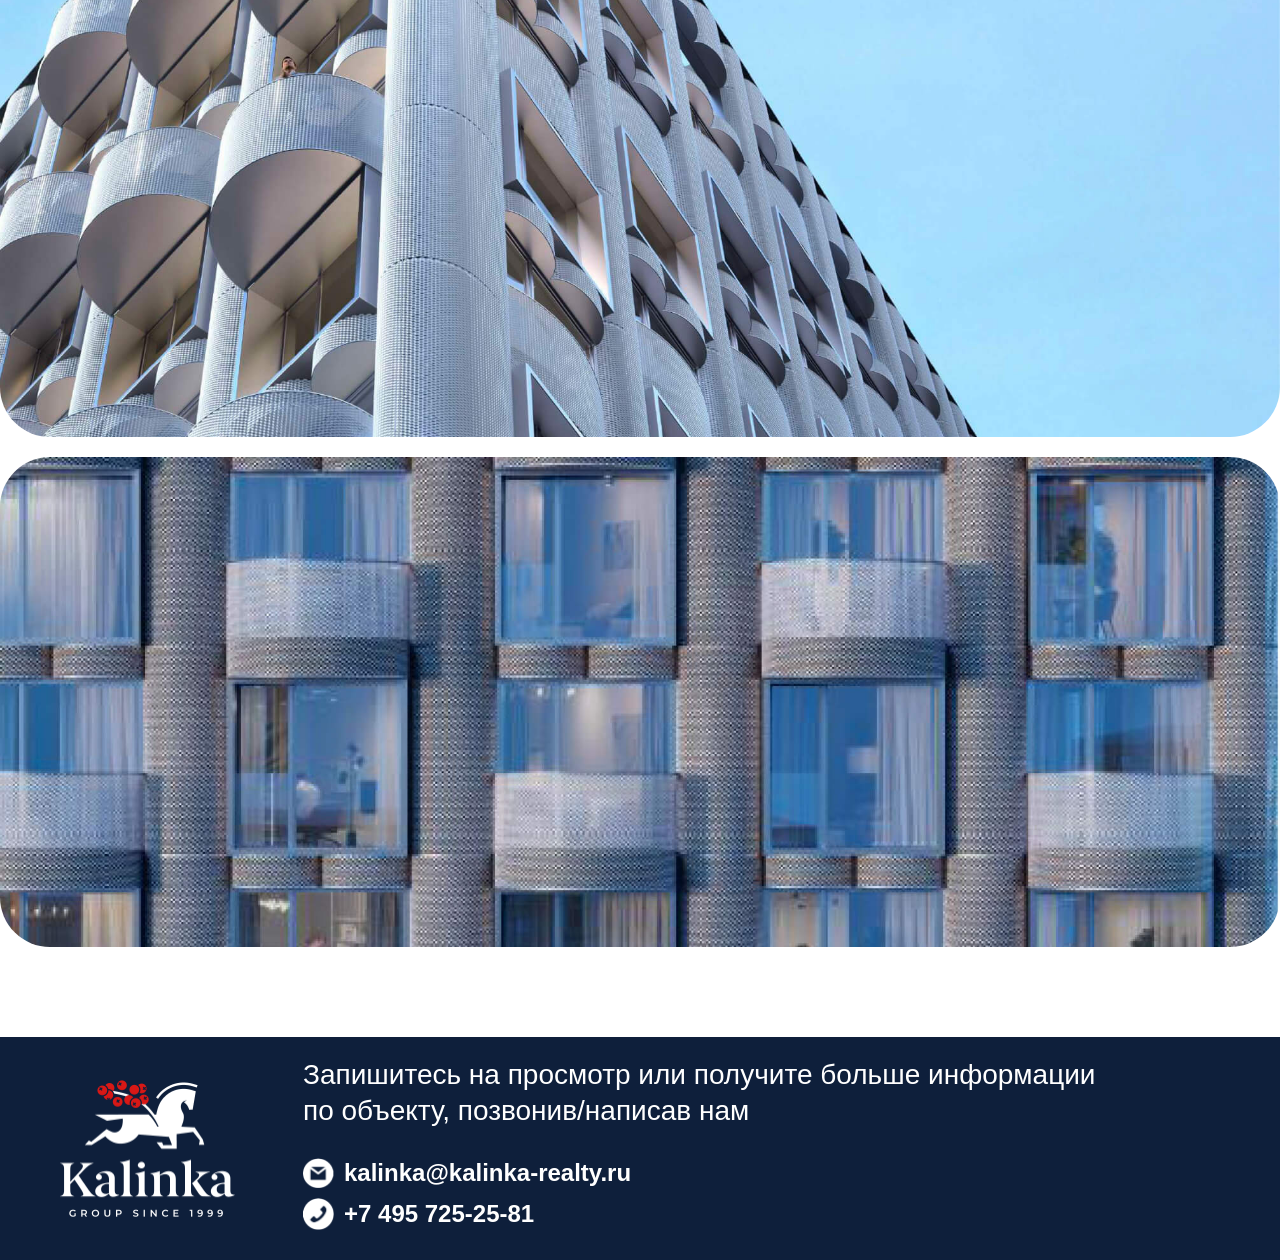
==== commit 73d3f5a7: "main fix" ====
--- a/index.html
+++ b/index.html
@@ -255,65 +255,68 @@
       </div>
       <div class="page-section__text-content">
         <h2 class="page-section__inner-title">ПРЕИМУЩЕСТВА ЖИЛОГО КОМПЛЕКСА</h2>
+
         <div class="page-section__advantages-columns">
-          <ul class="page-section__advantages-list">
-            <li>
-              <div class="page-section__advantages-icon">
-                <img src="img/icon1.png" alt="">
-              </div>
-              <p>Места для отдыха</p>
-            </li>
-            <li>
-              <div class="page-section__advantages-icon">
-                <img src="img/icon2.png" alt="">
-              </div>
-              <p>Фитнес-центр</p>
-            </li>
-            <li>
-              <div class="page-section__advantages-icon">
-                <img src="img/icon3.png" alt="">
-              </div>
-              <p>Фитнес</p>
-            </li>
-            <li>
-              <div class="page-section__advantages-icon">
-                <img src="img/icon4.png" alt="">
-              </div>
-              <p>Дизайнерская архитектура</p>
-            </li>
-          </ul>
-          <ul class="page-section__advantages-list">
-            <li>
-              <div class="page-section__advantages-icon">
-                <img src="img/icon5.png" alt="">
-              </div>
-              <p>Видеонаблюдение</p>
-            </li>
-            <li>
-              <div class="page-section__advantages-icon">
-                <img src="img/icon6.png" alt="">
-              </div>
-              <p>Пропускная система</p>
-            </li>
-            <li>
-              <div class="page-section__advantages-icon">
-                <img src="img/icon7.png" alt="">
-              </div>
-              <p>Противопожарная система</p>
-            </li>
-            <li>
-              <div class="page-section__advantages-icon">
-                <img src="img/icon8.png" alt="">
-              </div>
-              <p>Круглосуточная охрана</p>
-            </li>
-            <li>
-              <div class="page-section__advantages-icon">
-                <img src="img/icon9.png" alt="">
-              </div>
-              <p>Консьерж-сервис</p>
-            </li>
-          </ul>
+          <div class="page-section__advantages-columns-row">
+            <ul class="page-section__advantages-list">
+              <li>
+                <div class="page-section__advantages-icon">
+                  <img src="img/icon1.png" alt="">
+                </div>
+                <p>Места для отдыха</p>
+              </li>
+              <li>
+                <div class="page-section__advantages-icon">
+                  <img src="img/icon2.png" alt="">
+                </div>
+                <p>Фитнес-центр</p>
+              </li>
+              <li>
+                <div class="page-section__advantages-icon">
+                  <img src="img/icon3.png" alt="">
+                </div>
+                <p>Фитнес</p>
+              </li>
+              <li>
+                <div class="page-section__advantages-icon">
+                  <img src="img/icon4.png" alt="">
+                </div>
+                <p>Дизайнерская архитектура</p>
+              </li>
+            </ul>
+            <ul class="page-section__advantages-list">
+              <li>
+                <div class="page-section__advantages-icon">
+                  <img src="img/icon5.png" alt="">
+                </div>
+                <p>Видеонаблюдение</p>
+              </li>
+              <li>
+                <div class="page-section__advantages-icon">
+                  <img src="img/icon6.png" alt="">
+                </div>
+                <p>Пропускная система</p>
+              </li>
+              <li>
+                <div class="page-section__advantages-icon">
+                  <img src="img/icon7.png" alt="">
+                </div>
+                <p>Противопожарная система</p>
+              </li>
+              <li>
+                <div class="page-section__advantages-icon">
+                  <img src="img/icon8.png" alt="">
+                </div>
+                <p>Круглосуточная охрана</p>
+              </li>
+              <li>
+                <div class="page-section__advantages-icon">
+                  <img src="img/icon9.png" alt="">
+                </div>
+                <p>Консьерж-сервис</p>
+              </li>
+            </ul>
+          </div>
         </div>
       </div>
     </div>
--- a/css/main.css
+++ b/css/main.css
@@ -52,8 +52,7 @@
 }
 
 .page-section__img-wrap {
-  height: 690px;
-  max-height: calc((100vh - 464px) * 0.5);
+  height: 490px;
   margin-bottom: 20px;
   border-radius: 50px;
   overflow: hidden;
@@ -104,8 +103,8 @@
 
 .page-section__text-content p {
   font-weight: 400;
-  font-size: 26px;
-  line-height: 34px;
+  font-size: 24px;
+  line-height: 32px;
 }
 
 .page-section__text-content p + p {
@@ -113,6 +112,11 @@
 }
 
 .page-section__advantages-columns {
+  display: table;
+  width: 100%;
+}
+
+.page-section__advantages-columns-row {
   display: table-row;
 }
 
@@ -126,7 +130,12 @@
 
 .page-section__advantages-list li {
   display: table-row;
-  margin-bottom: 20px;
+}
+
+.page-section__advantages-list li p {
+  display: table-cell;
+  vertical-align: middle;
+  padding-bottom: 20px;
 }
 
 .page-section__advantages-cell {
@@ -135,9 +144,10 @@
 }
 
 .page-section__advantages-icon {
-  display: flex;
-  justify-content: center;
+  display: table-cell;
+  vertical-align: middle;
   width: 48px;
+  padding-bottom: 20px;
 }
 
 .page-section__advantages-icon img {
@@ -148,11 +158,12 @@
 }
 
 .page-section__columns-wrap {
-  display: flex;
+  display: table-row;
   height: 100%;
 }
 
 .page-section__column {
+  display: table-cell;
   width: 50%;
 }
 
@@ -176,27 +187,27 @@
   display: flex;
   align-items: center;
   margin-bottom: 30px;
-  font-size: 24px;
-  line-height: 30px;
+  font-size: 22px;
+  line-height: 28px;
 }
 
 .page-section__advantages li p {
-  font-size: 24px;
-  line-height: 30px;
+  font-size: 22px;
+  line-height: 28px;
 }
 
 .page-section__advantages li img {
   display: block;
   flex-shrink: 0;
-  width: 45px;
+  width: 40px;
   margin-right: 20px;
 }
 
 .page-section__column-title {
   margin-bottom: 32px;
   font-weight: 400;
-  font-size: 24px;
-  line-height: 30px;
+  font-size: 22px;
+  line-height: 28px;
 }
 
 .page-section__table {
@@ -215,8 +226,8 @@
   padding: 10px 20px 10px 0;
   white-space: nowrap;
   border-bottom: 0.25px solid #101F3A;
-  font-size: 22px;
-  line-height: 28px;
+  font-size: 20px;
+  line-height: 26px;
 }
 
 .page-section__table td:first-of-type {
@@ -230,22 +241,22 @@
 
 .page-section__title {
   font-weight: 500;
-  font-size: 62px;
-  line-height: 78px;
+  font-size: 60px;
+  line-height: 76px;
 }
 
 .page-section__address {
   margin-bottom: 20px;
   font-style: normal;
   font-weight: 400;
-  font-size: 34px;
-  line-height: 43px;
+  font-size: 32px;
+  line-height: 40px;
 }
 
 .page-section__address-detail {
-  margin-bottom: 60px;
-  font-weight: 400;
-  font-size: 22px;
+  margin-bottom: 40px;
+  font-weight: 400;
+  font-size: 20px;
   line-height: 28px;
 }
 
@@ -279,8 +290,8 @@
 .page-section__about-item p {
   margin: 0;
   font-weight: 400;
-  font-size: 32px;
-  line-height: 40px;
+  font-size: 30px;
+  line-height: 38px;
 }
 
 .page-section__about-item p + p {
@@ -323,15 +334,15 @@
 .footer__desc {
   margin-bottom: 28px;
   font-weight: 400;
-  font-size: 30px;
-  line-height: 38px;
+  font-size: 28px;
+  line-height: 36px;
 }
 
 a.footer__link {
   display: table-row;
   font-weight: 700;
-  font-size: 26px;
-  line-height: 33px;
+  font-size: 24px;
+  line-height: 30px;
 }
 
 .footer__link span {
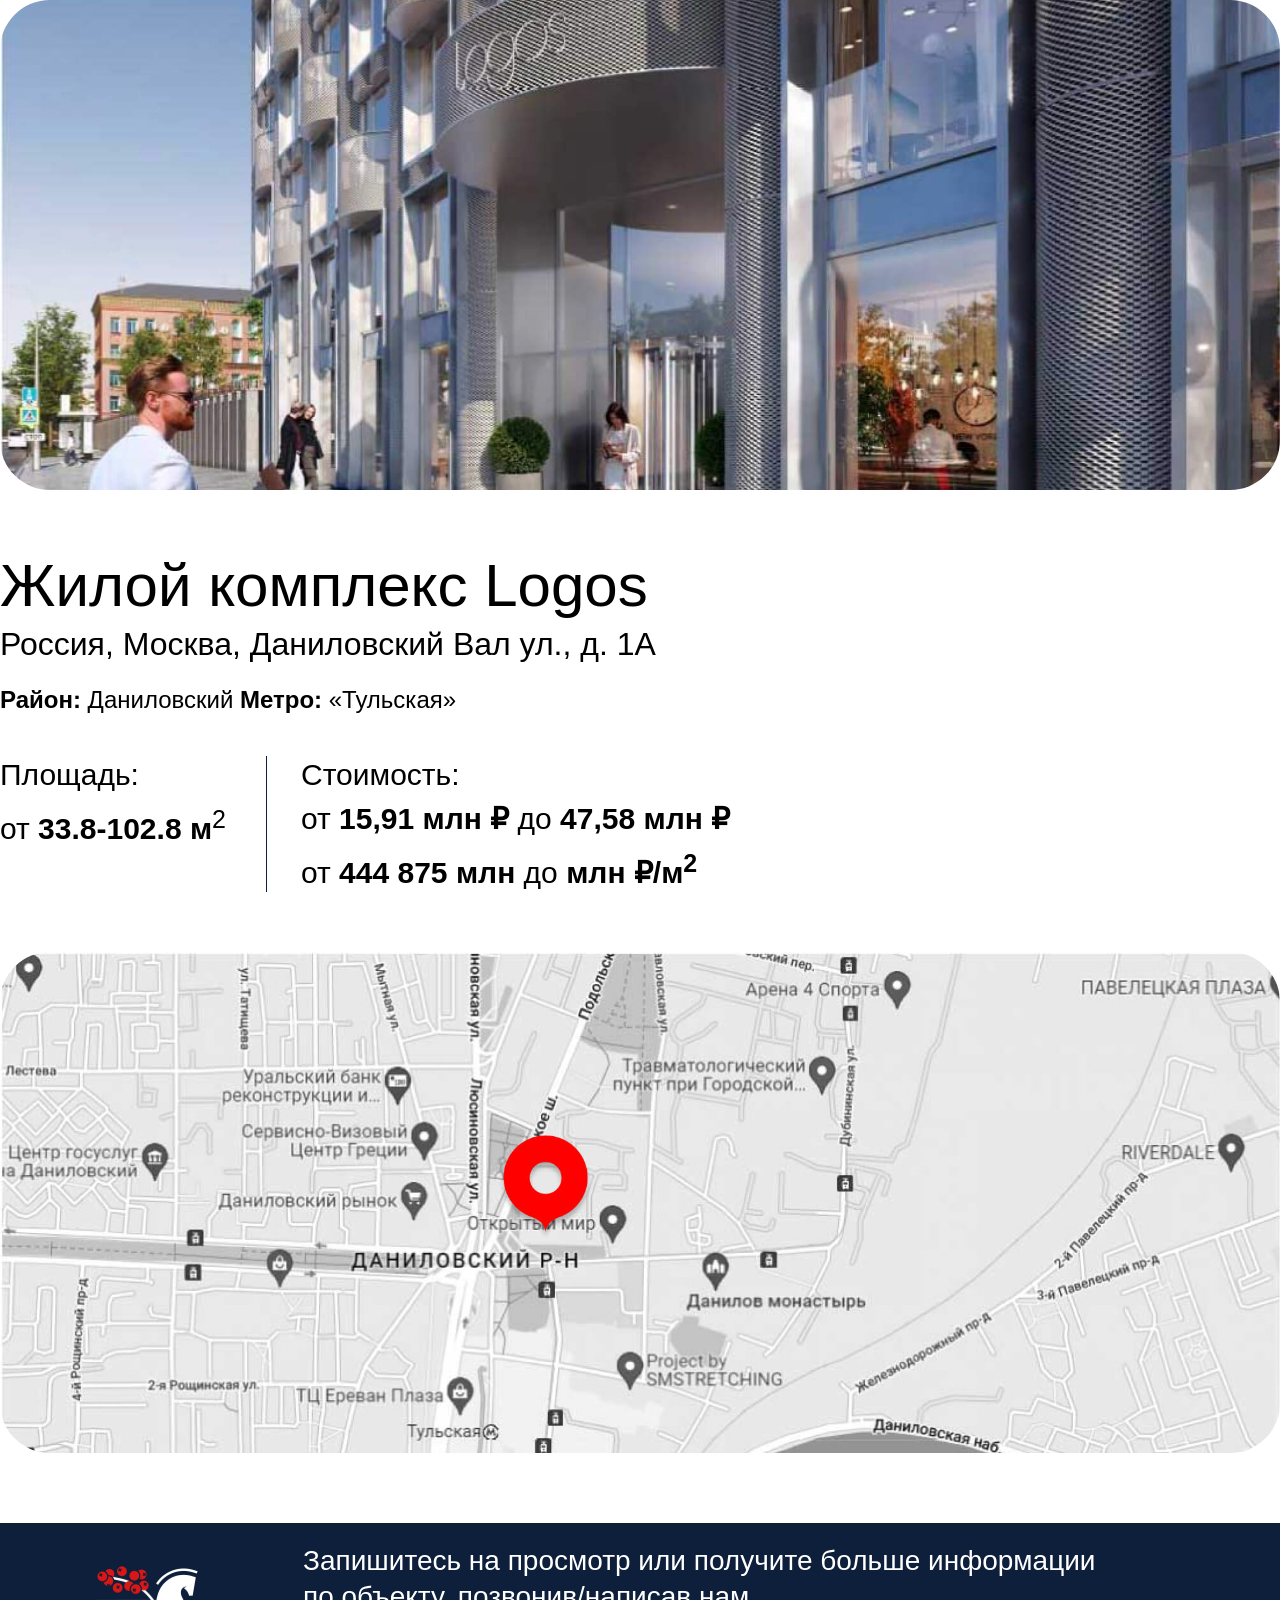
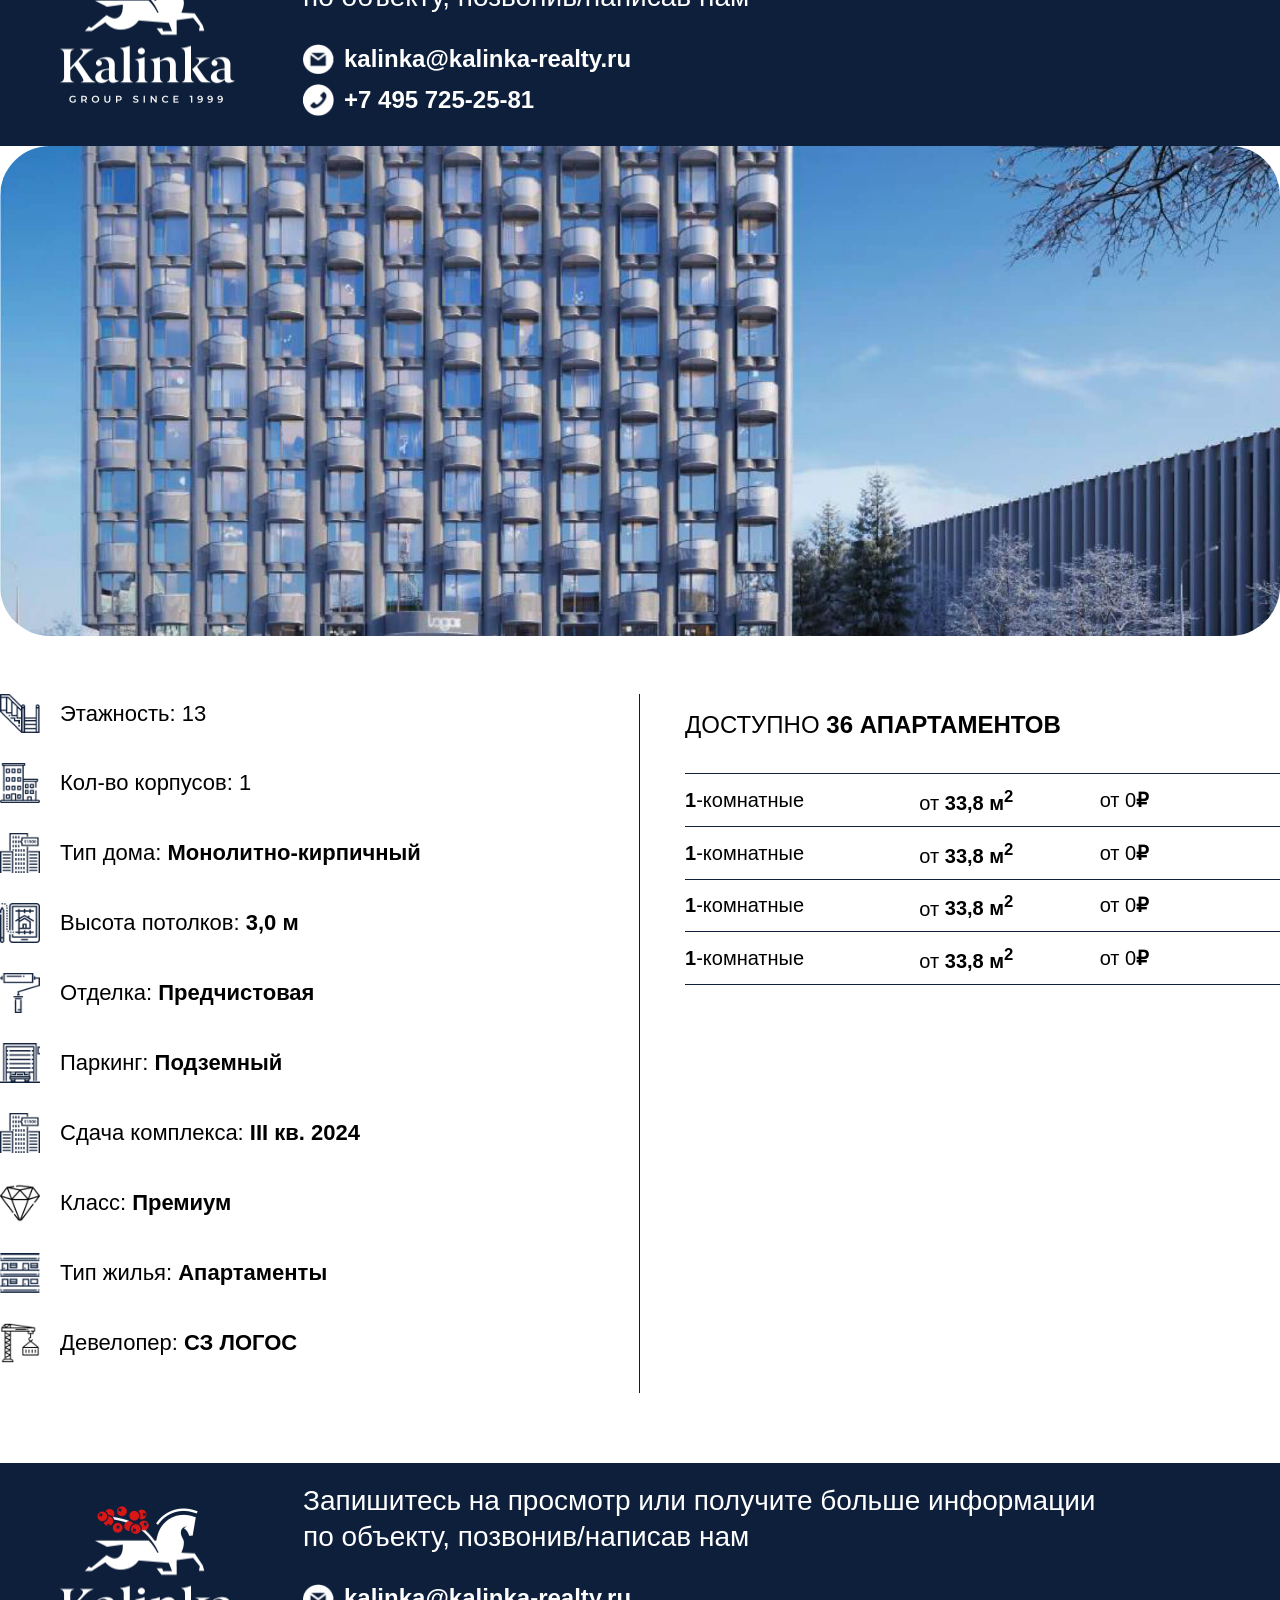
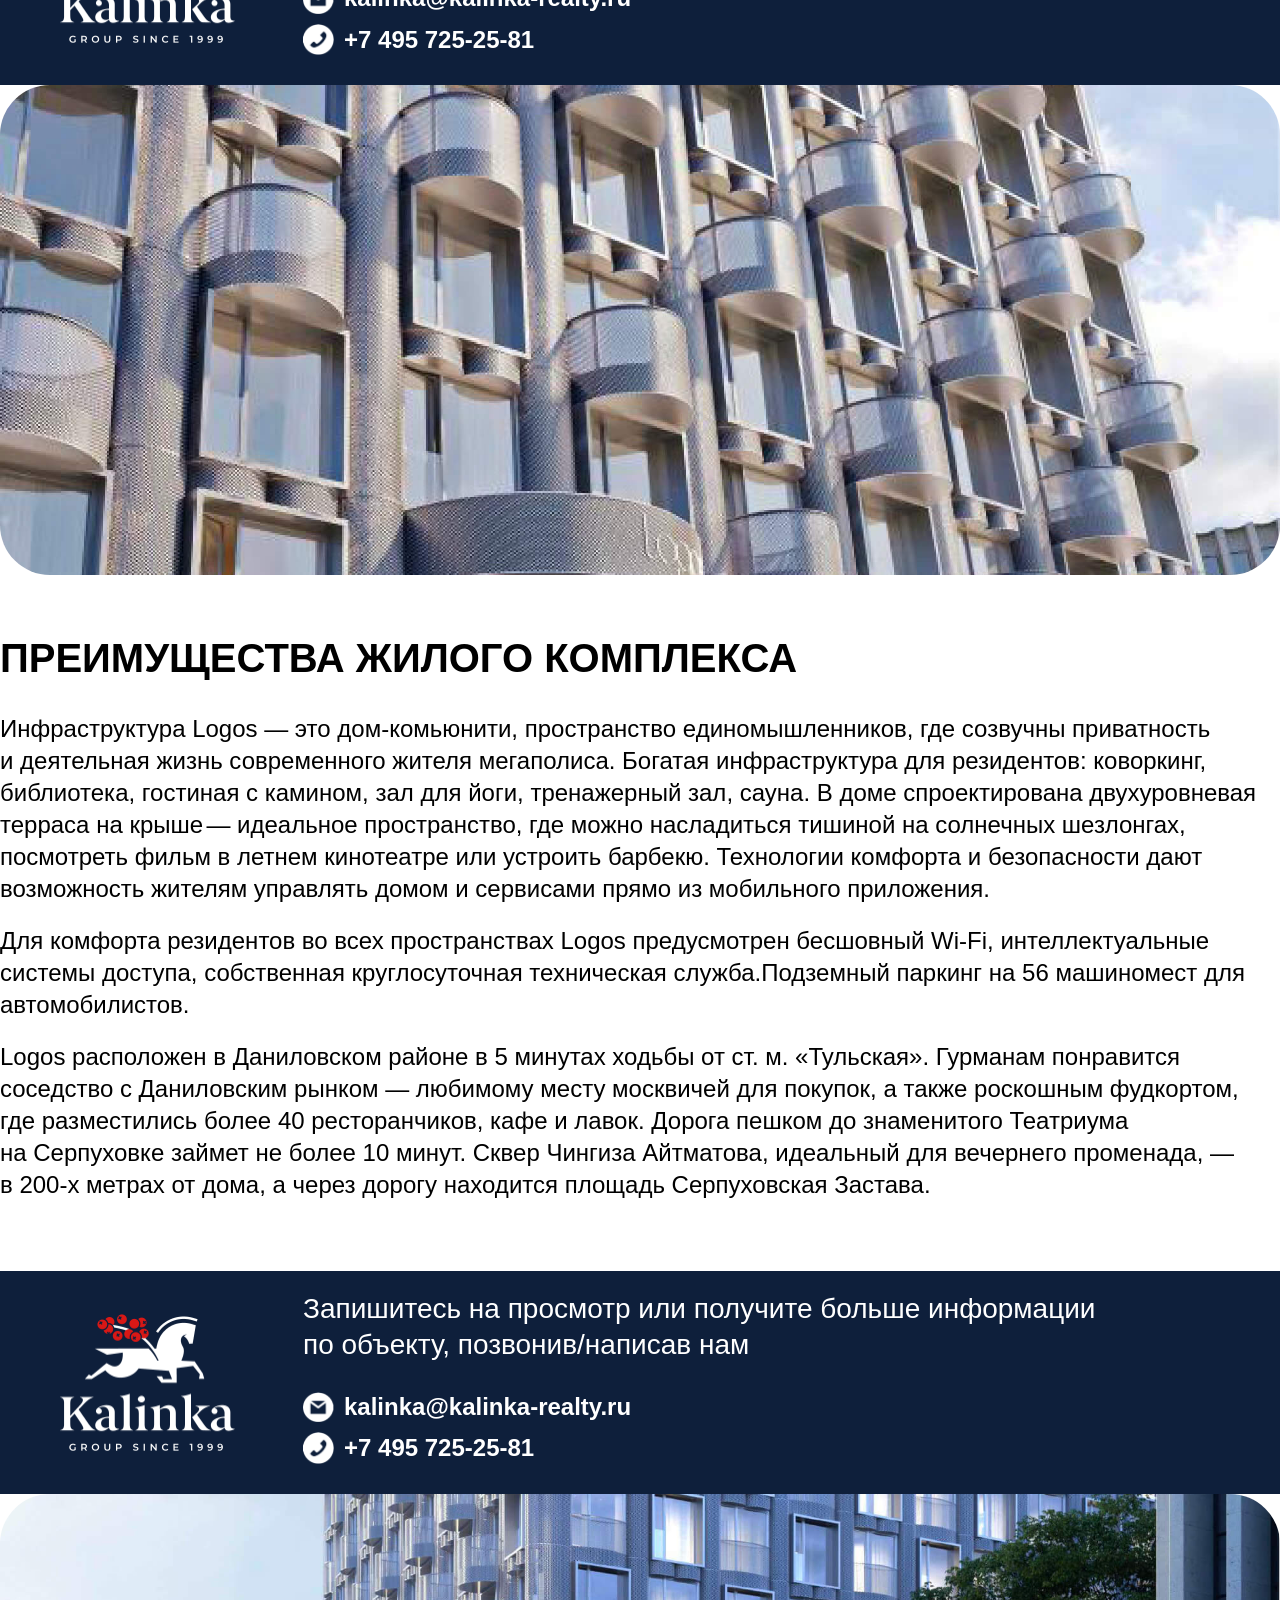
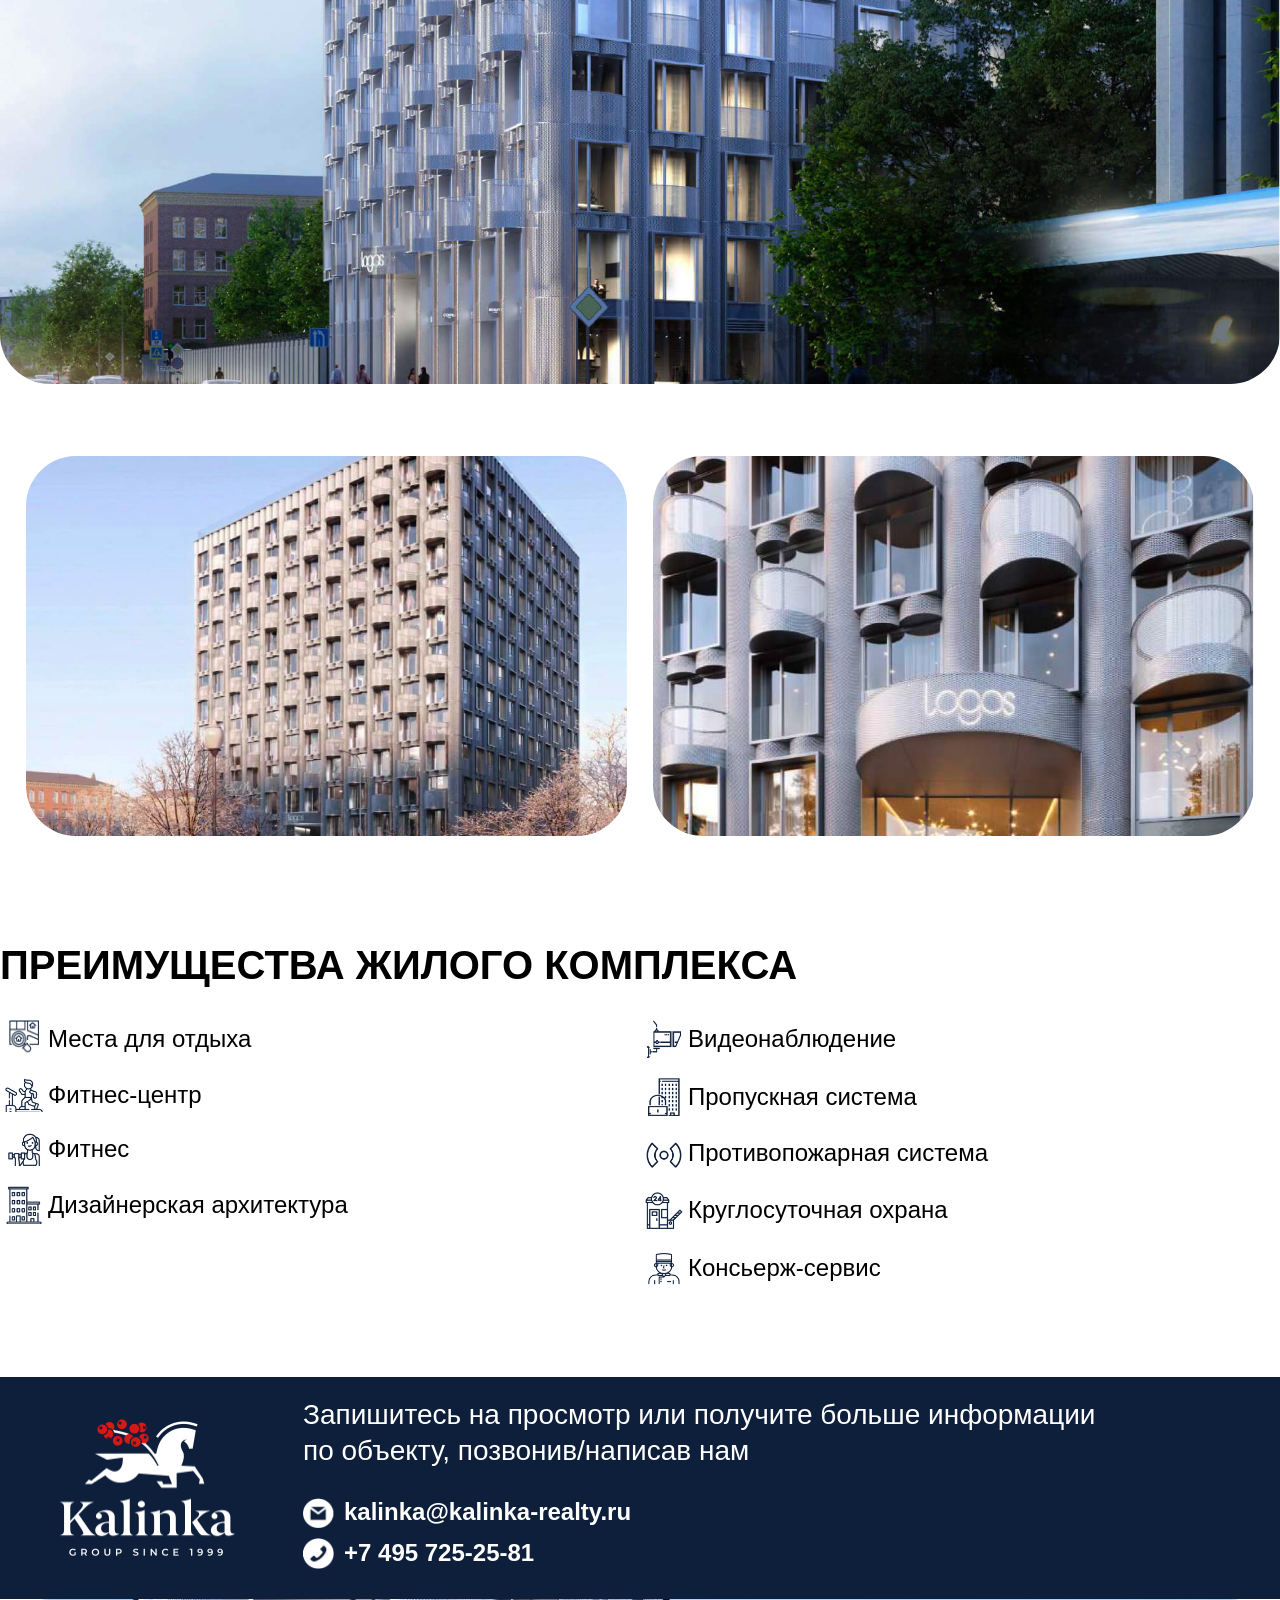
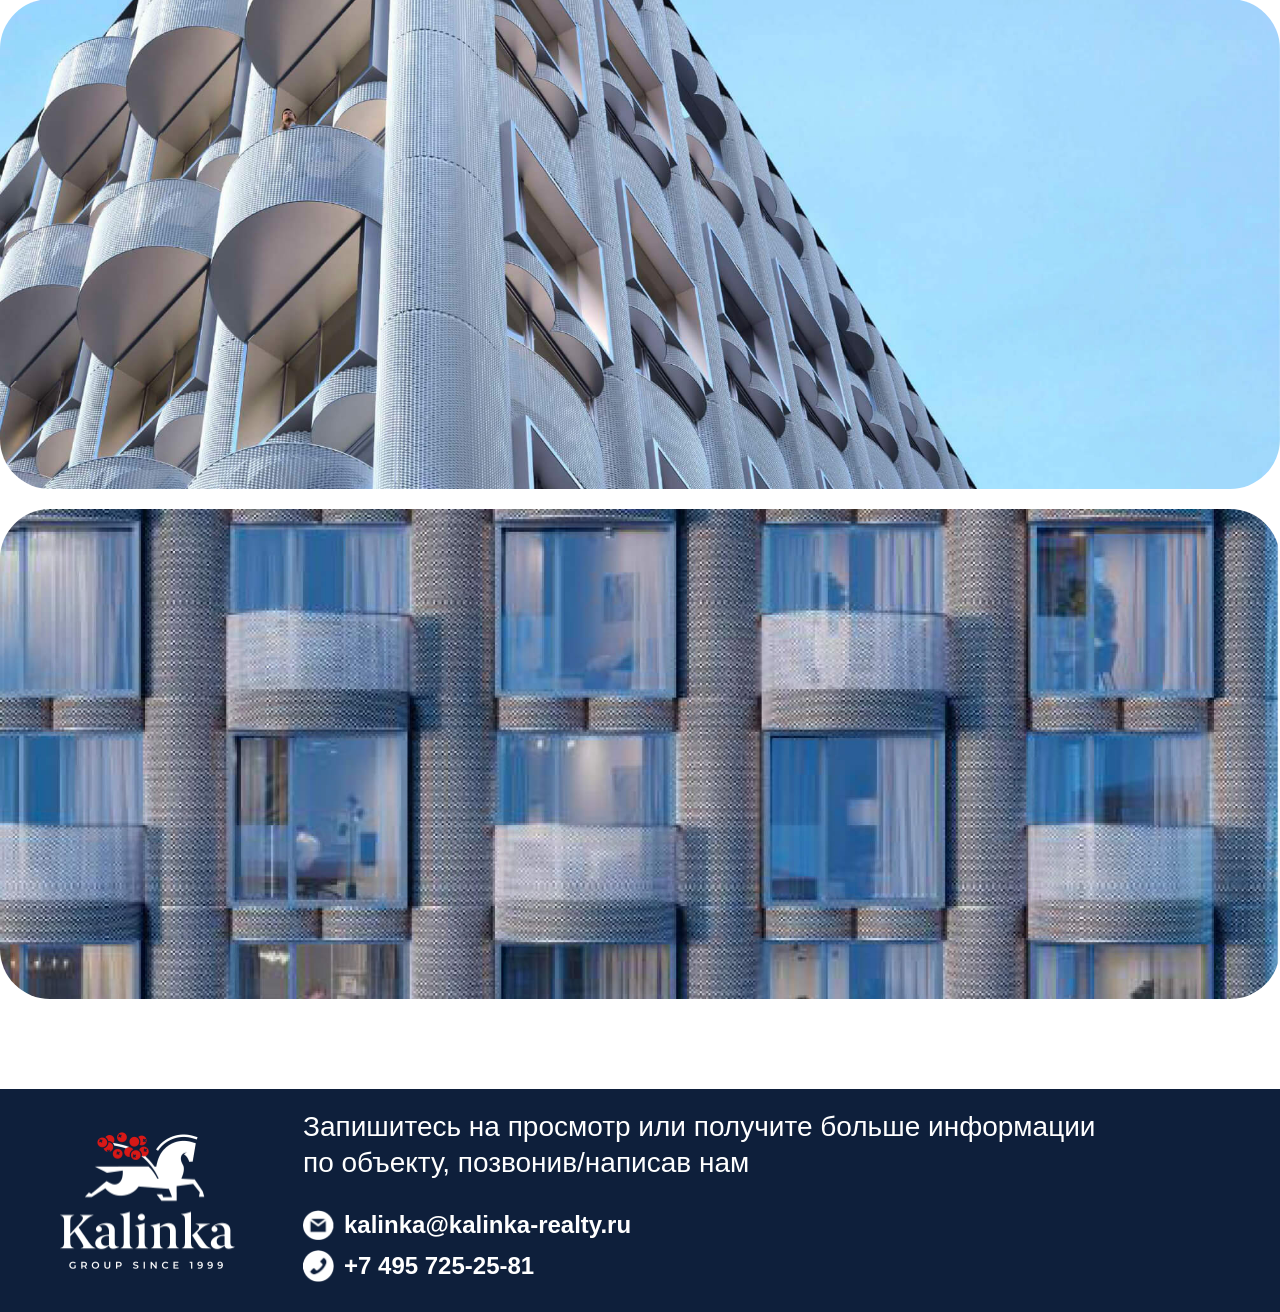
==== commit 694c5236: "main fix" ====
--- a/index.html
+++ b/index.html
@@ -245,12 +245,14 @@
       <div class="page-section__img-wrap">
         <img src="img/img3.jpg" alt="">
       </div>
-      <div class="page-section__img-row">
-        <div class="page-section__img-sm">
-          <img src="img/img4.jpg" alt="">
-        </div>
-        <div class="page-section__img-sm">
-          <img src="img/img5.jpg" alt="">
+      <div class="page-section__img-table">
+        <div class="page-section__img-row">
+          <div class="page-section__img-sm">
+            <img src="img/img4.jpg" alt="">
+          </div>
+          <div class="page-section__img-sm">
+            <img src="img/img5.jpg" alt="">
+          </div>
         </div>
       </div>
       <div class="page-section__text-content">
--- a/css/main.css
+++ b/css/main.css
@@ -1,5 +1,11 @@
 @page {
-  margin: 5mm 5mm 5mm 5mm;
+  margin: 0;
+}
+
+@media print {
+  body {
+    margin: 0;
+  }
 }
 
 html {
@@ -66,15 +72,21 @@
   object-position: center;
 }
 
-.page-section__img-row {
-  display: table-row;
+.page-section__img-table {
+  display: table;
+  width: 100%;
   margin-top: 26px;
   margin-bottom: 40px;
+  border-spacing: 26px;
+}
+
+.page-section__img-row {
+  display: table-row;
 }
 
 .page-section__img-sm {
   display: table-cell;
-  width: calc(50% - 13px);
+  width: 50%;
   height: 380px;
   border-radius: 50px;
   overflow: hidden;
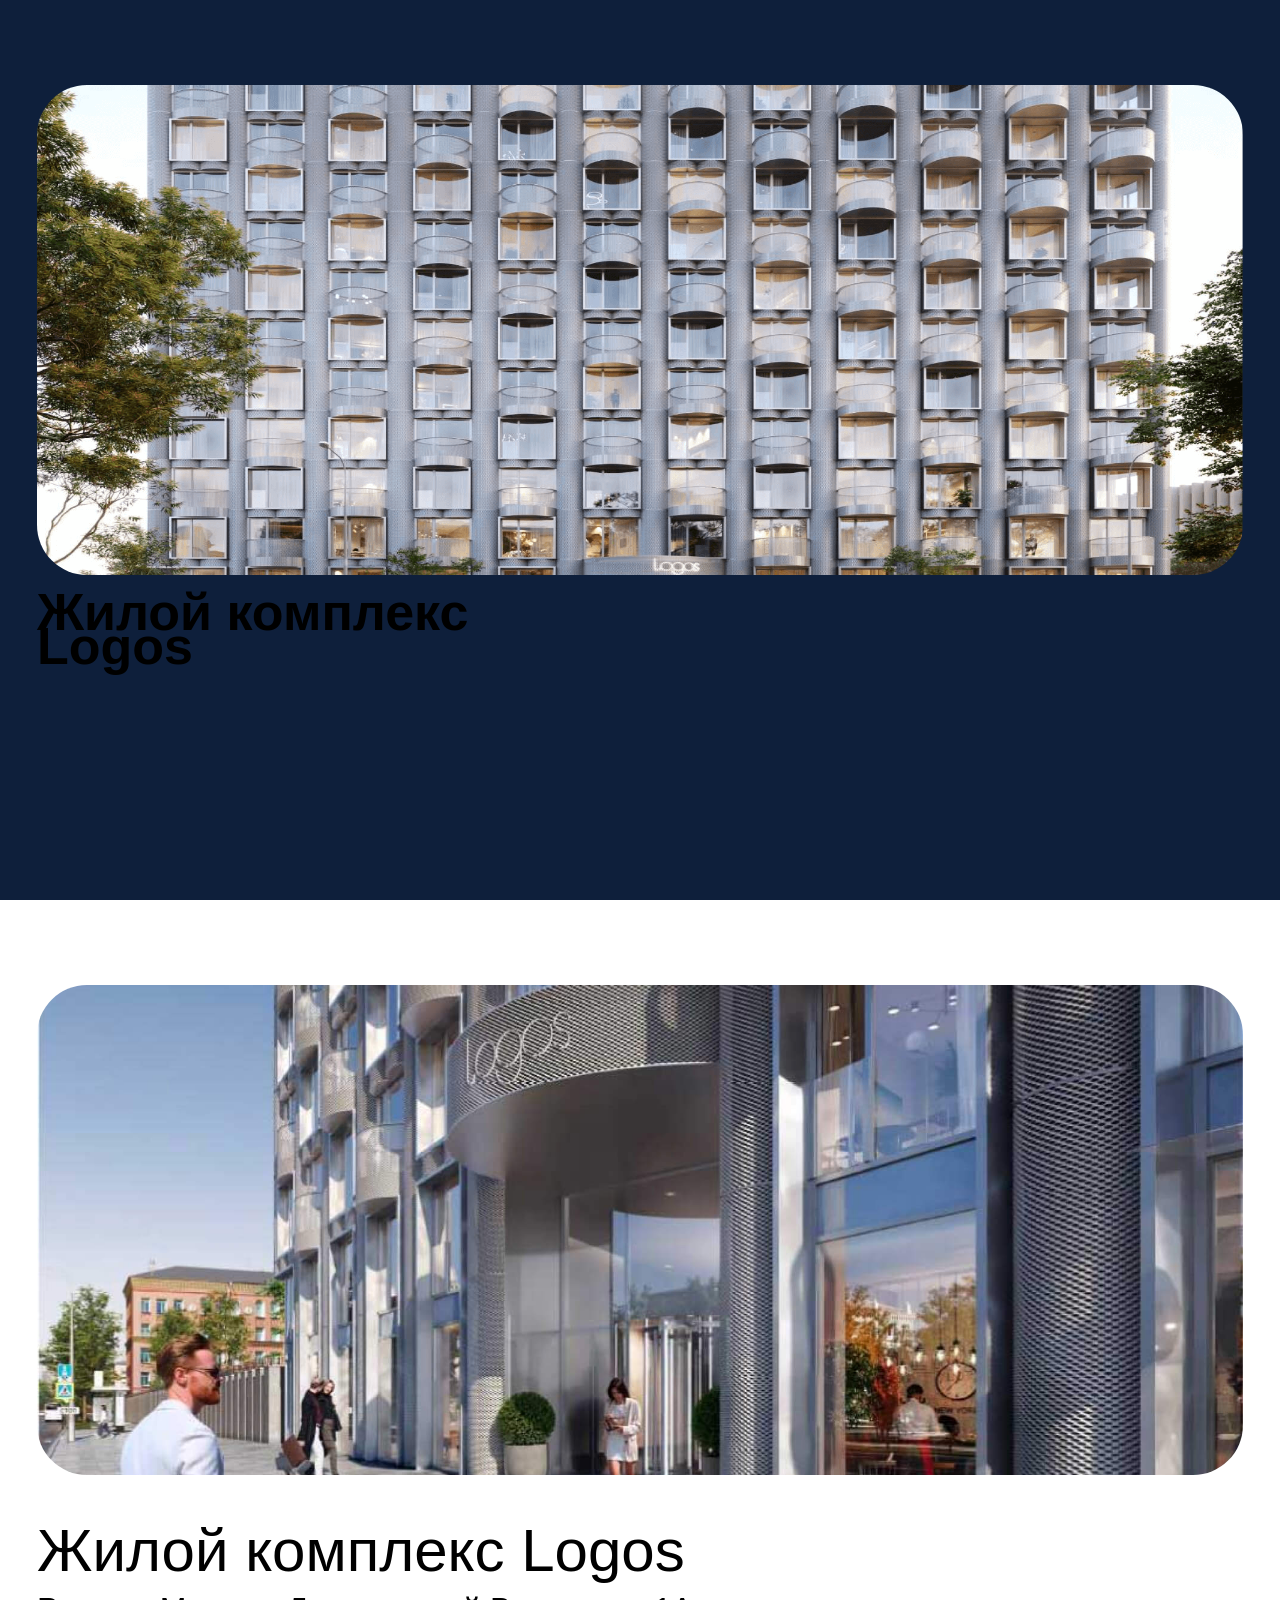
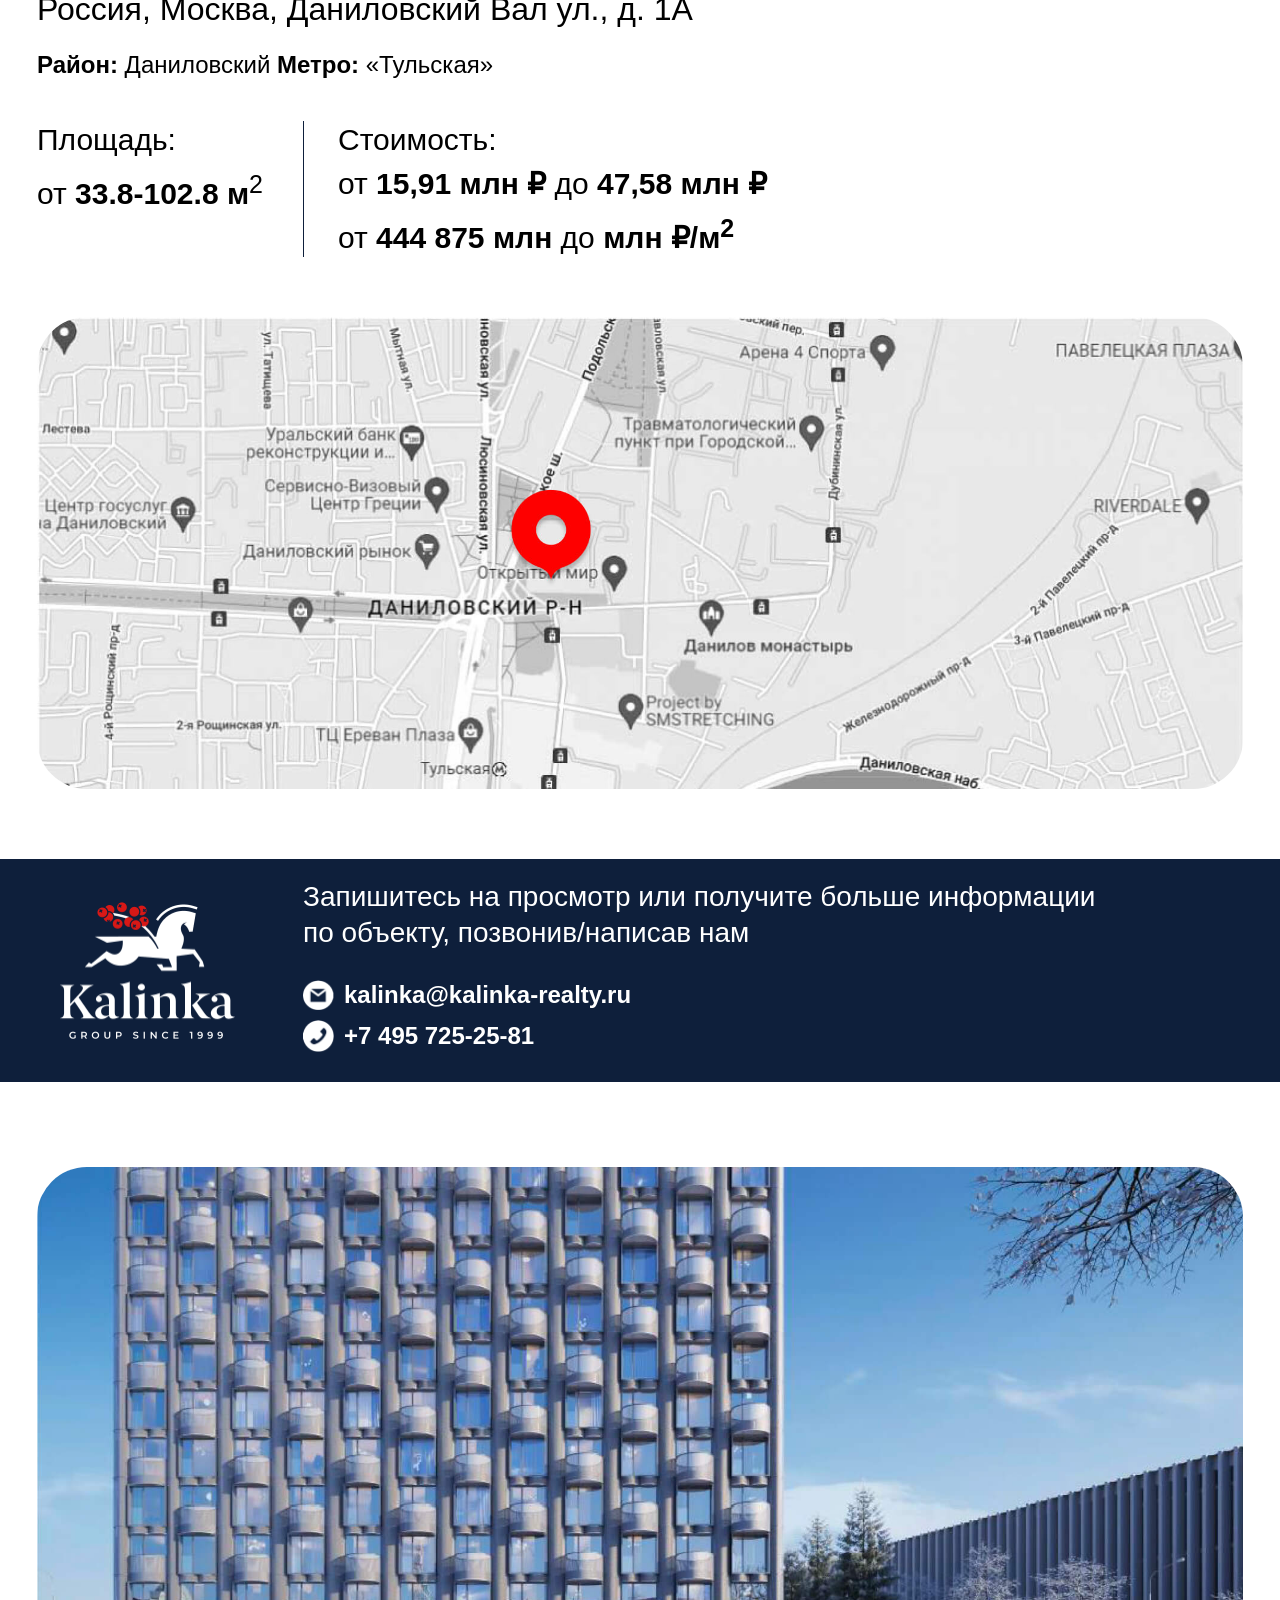
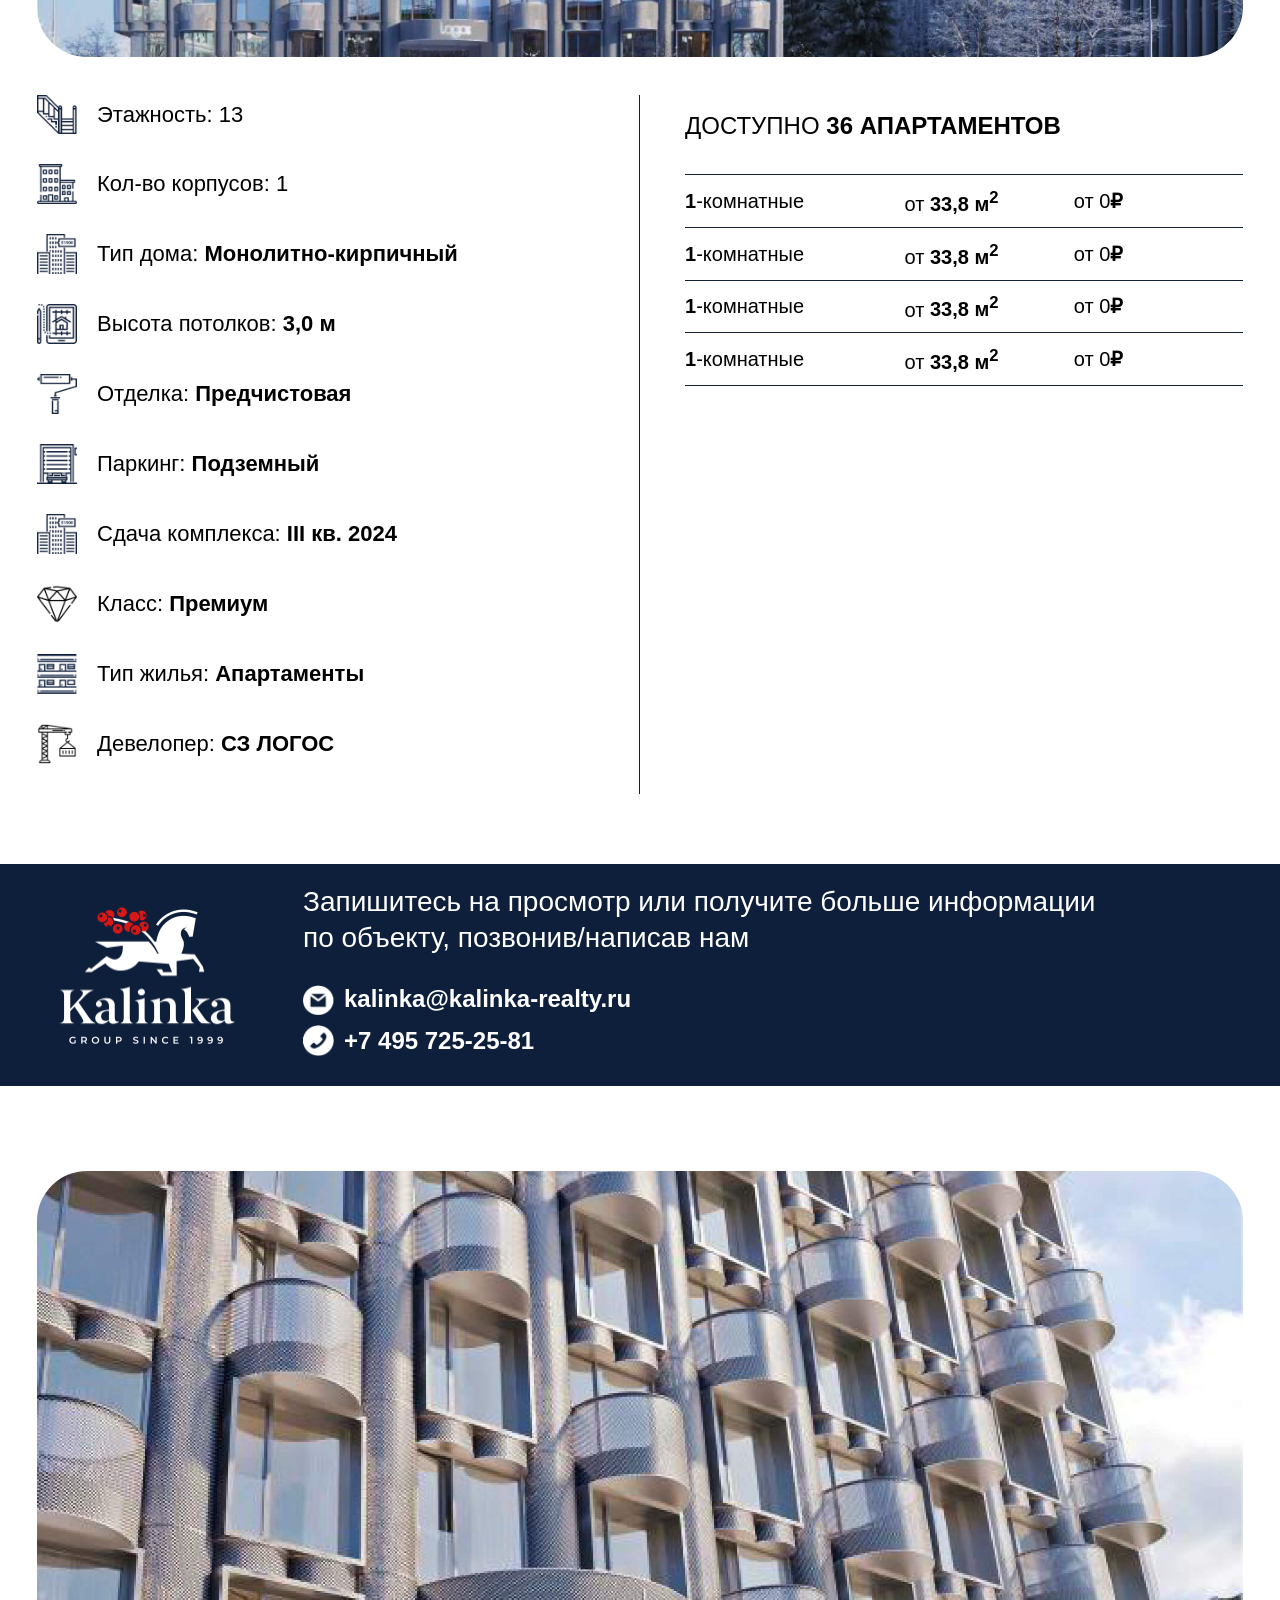
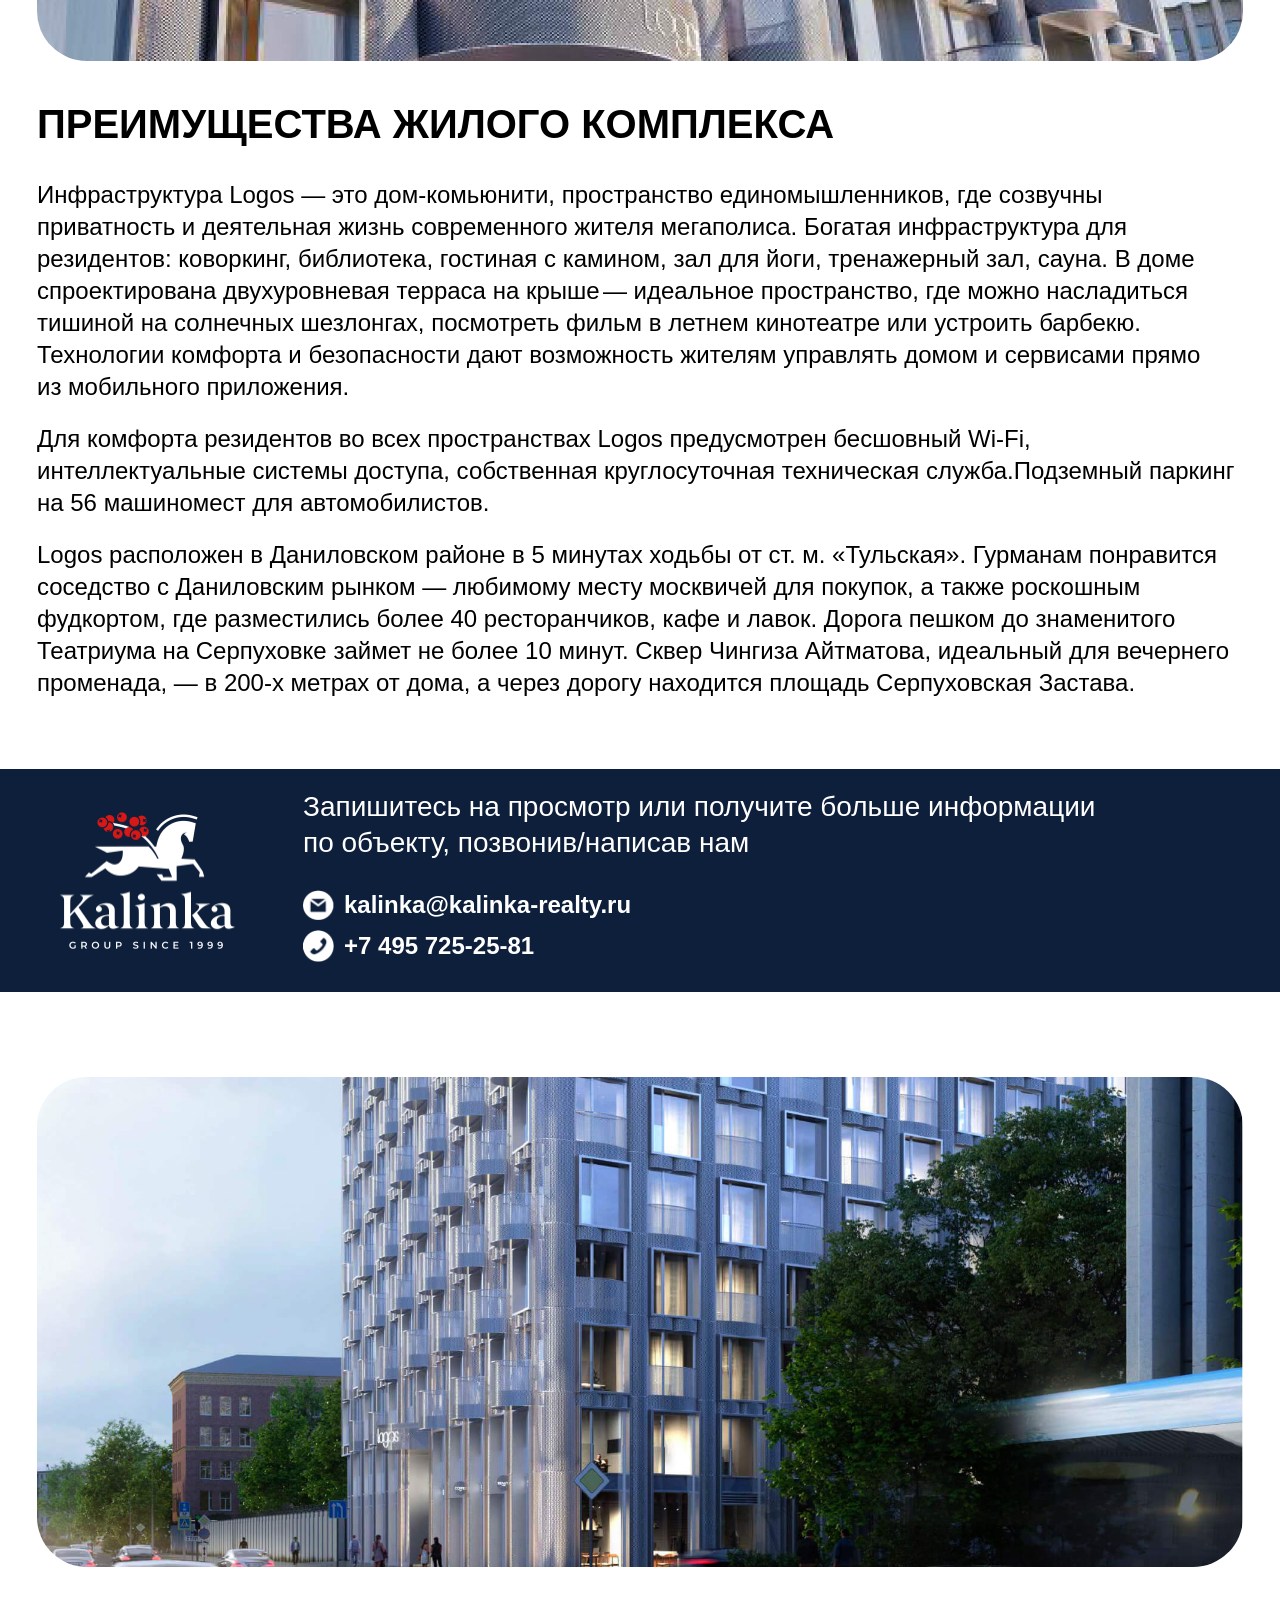
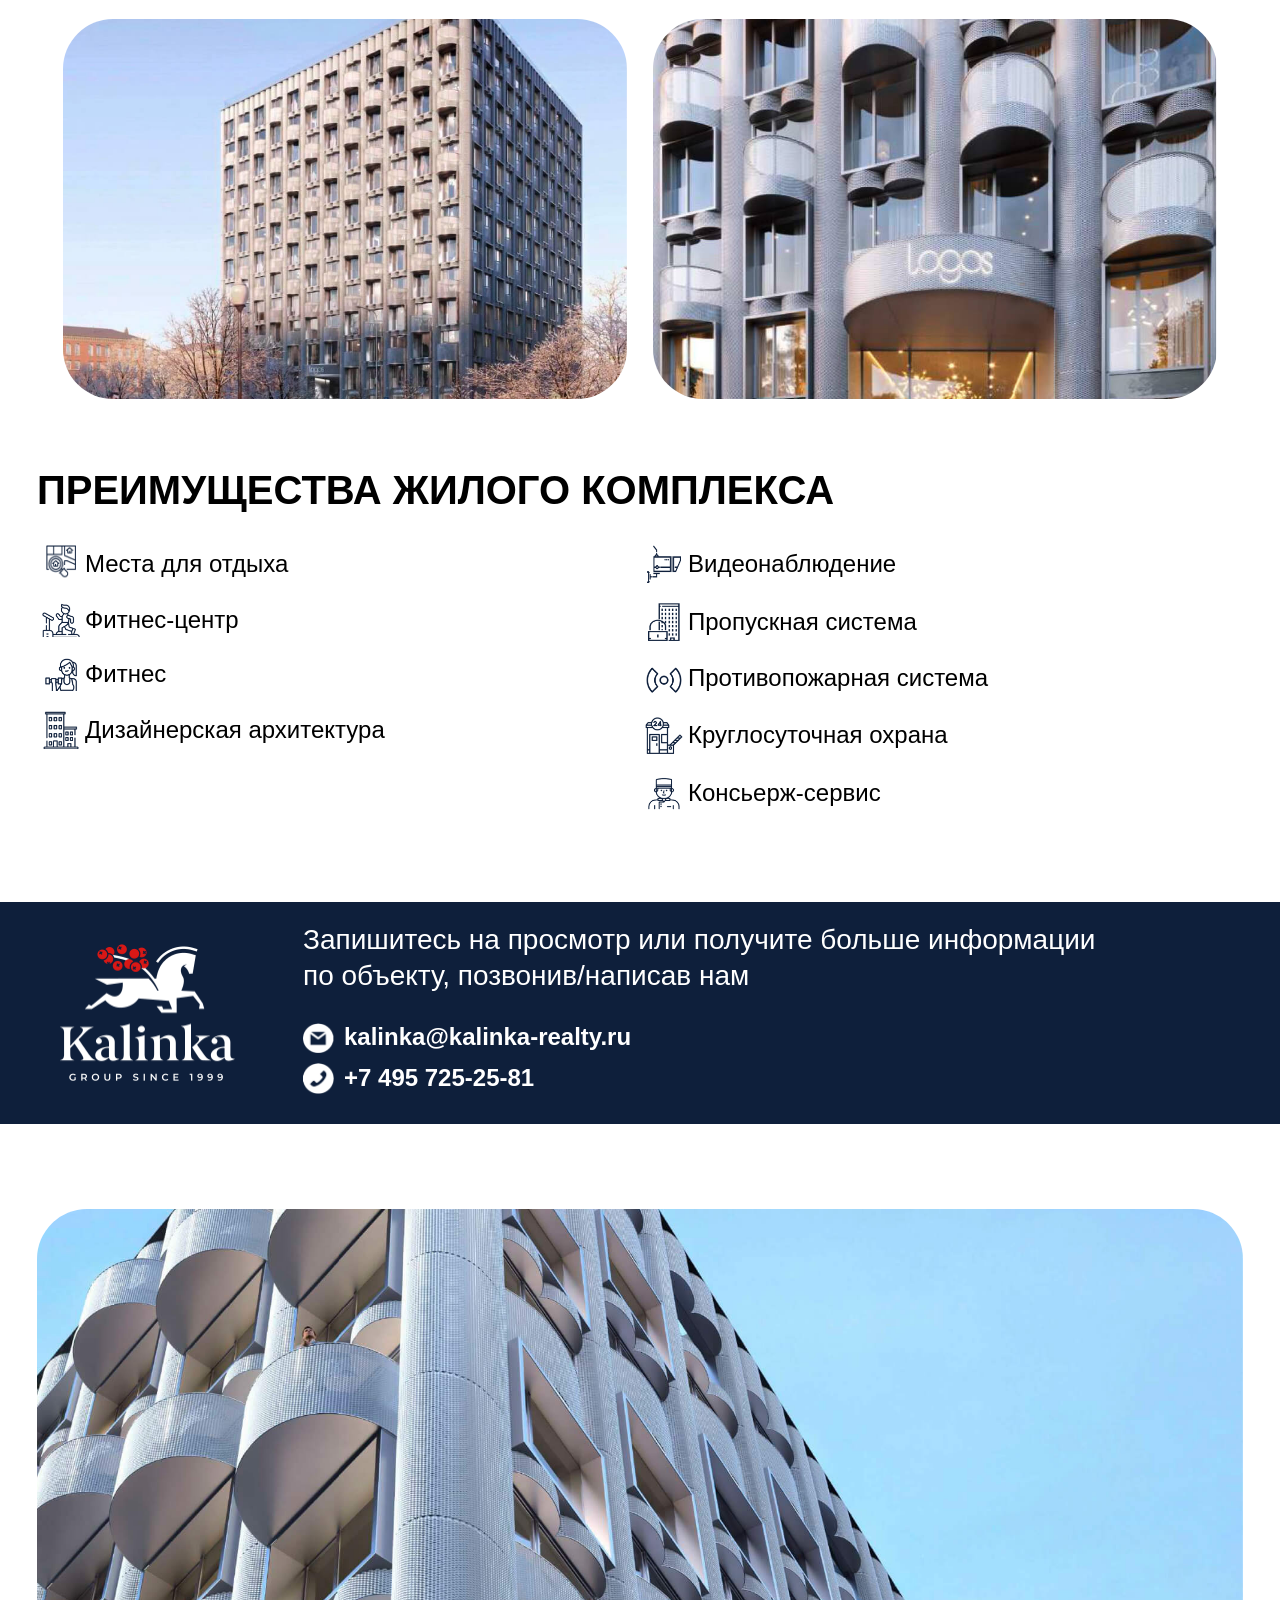
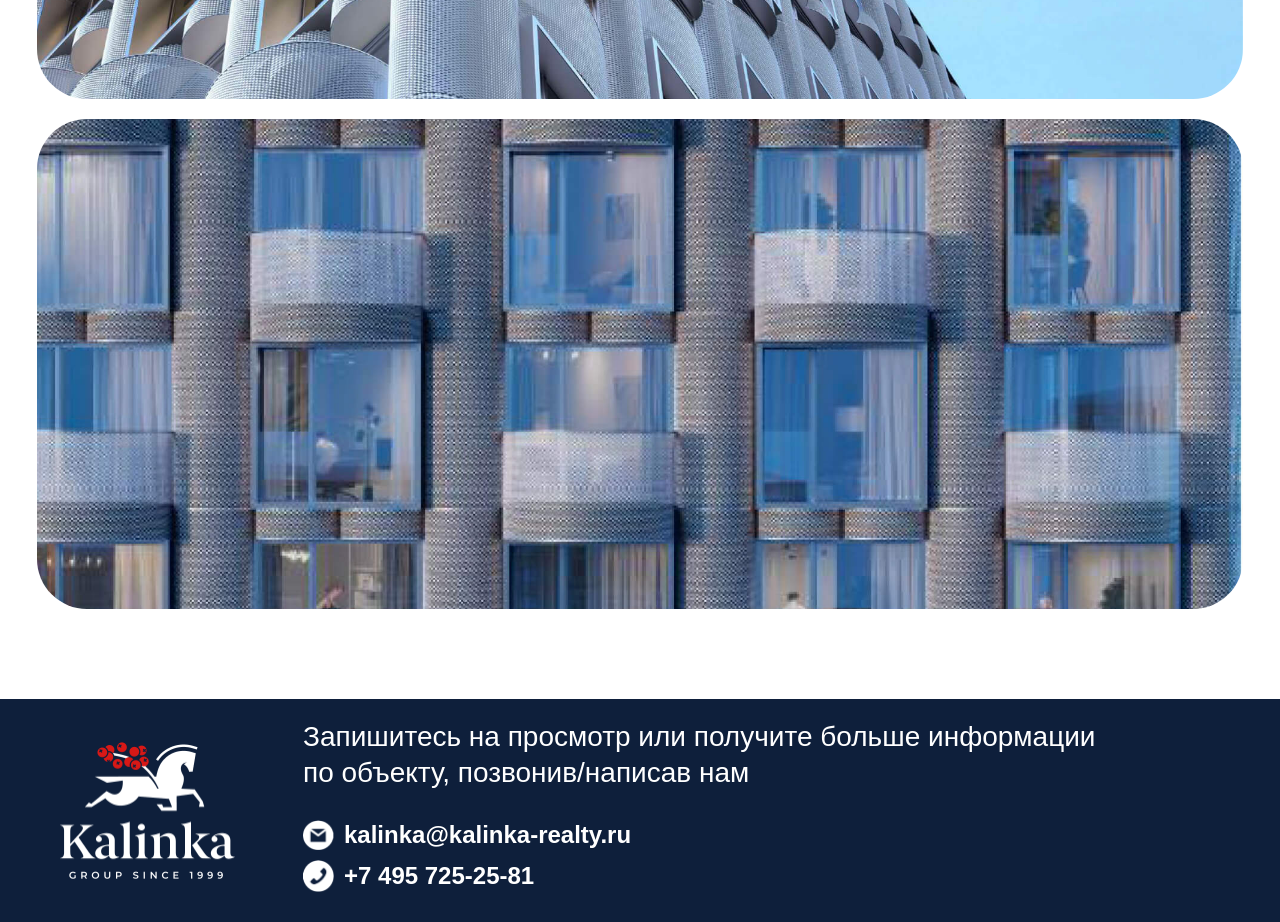
==== commit 7467eb85: "new rc" ====
--- a/index.html
+++ b/index.html
@@ -17,6 +17,15 @@
 
 <body>
 <div class="wrapper">
+  <div class="page-section page-section--intro">
+    <div class="page-section__inner">
+      <div class="page-section__img-wrap">
+        <img src="img/intro-rc.png" alt="Жилой комплекс Logos">
+      </div>
+      <h1>Жилой комплекс <br><b>Logos</b></h1>
+    </div>
+  </div>
+  <div class="page-delimiter"></div>
   <div class="page-section">
     <div class="page-section__inner">
       <div class="page-section__img-wrap">
--- a/css/main.css
+++ b/css/main.css
@@ -43,18 +43,17 @@
 }
 
 .page-section {
-  display: flex;
-  flex-direction: column;
+  height: 100%;
   min-height: 100vh;
 }
 
+.page-section.page-section--intro {
+  background: #0E1F3B;
+}
+
 .page-section__inner {
-  display: flex;
-  flex-direction: column;
-  flex-grow: 1;
-  min-width: 0;
-  /*padding: 80px 37px 70px;*/
-  padding-bottom: 70px;
+  height: calc(100% - 230px);
+  padding: 85px 37px 70px;
 }
 
 .page-section__img-wrap {
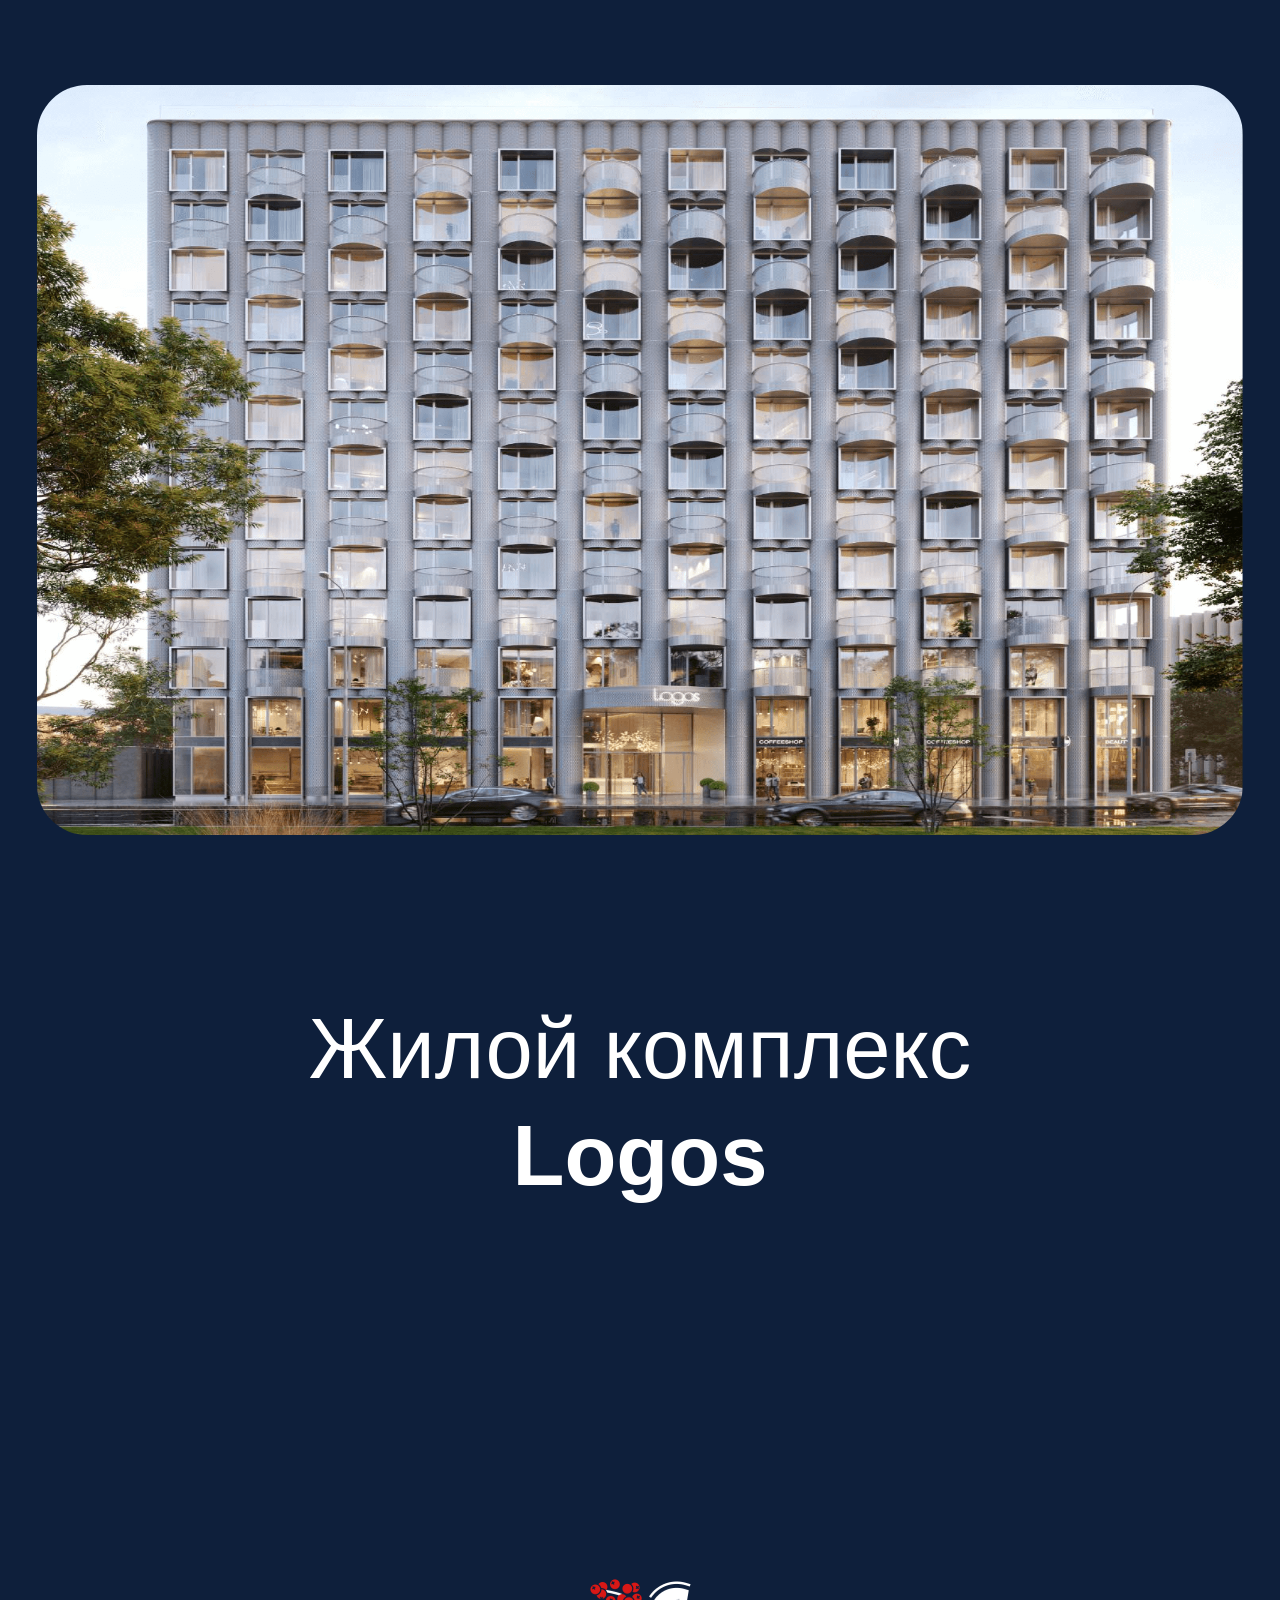
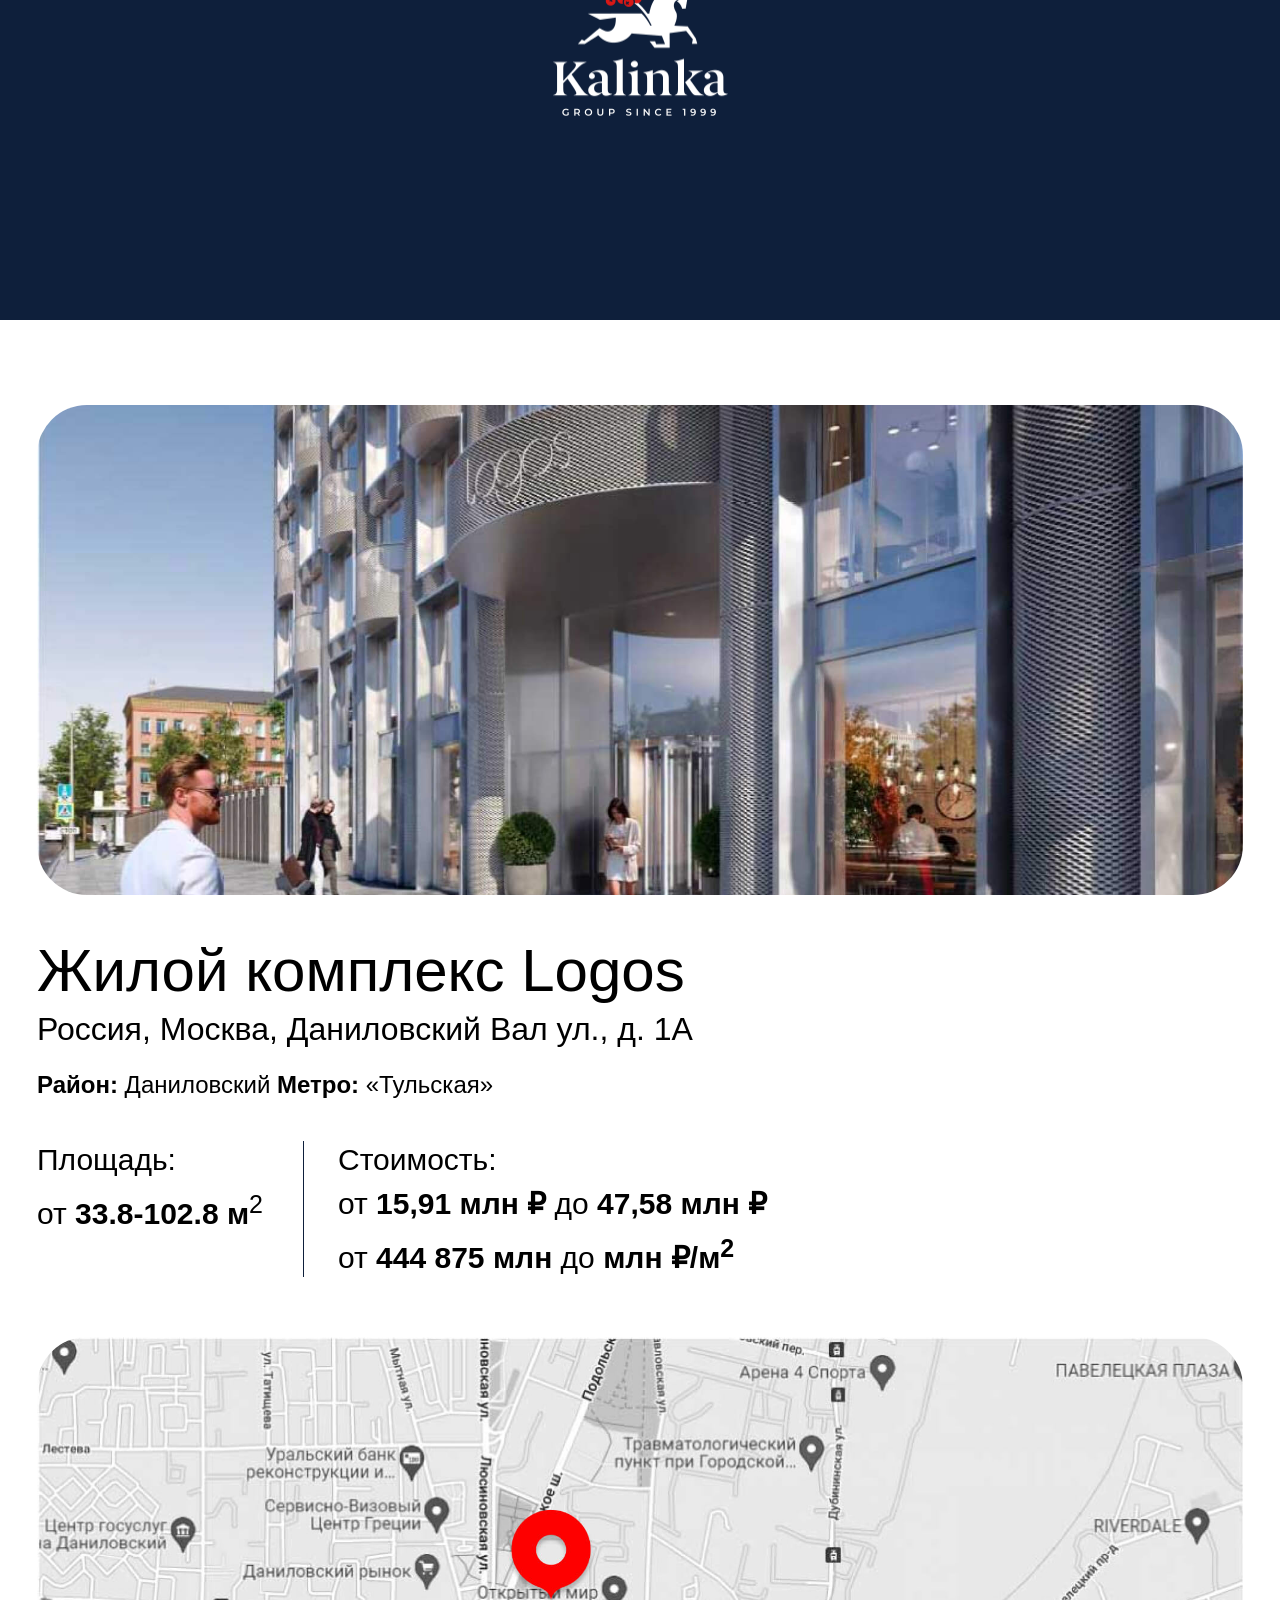
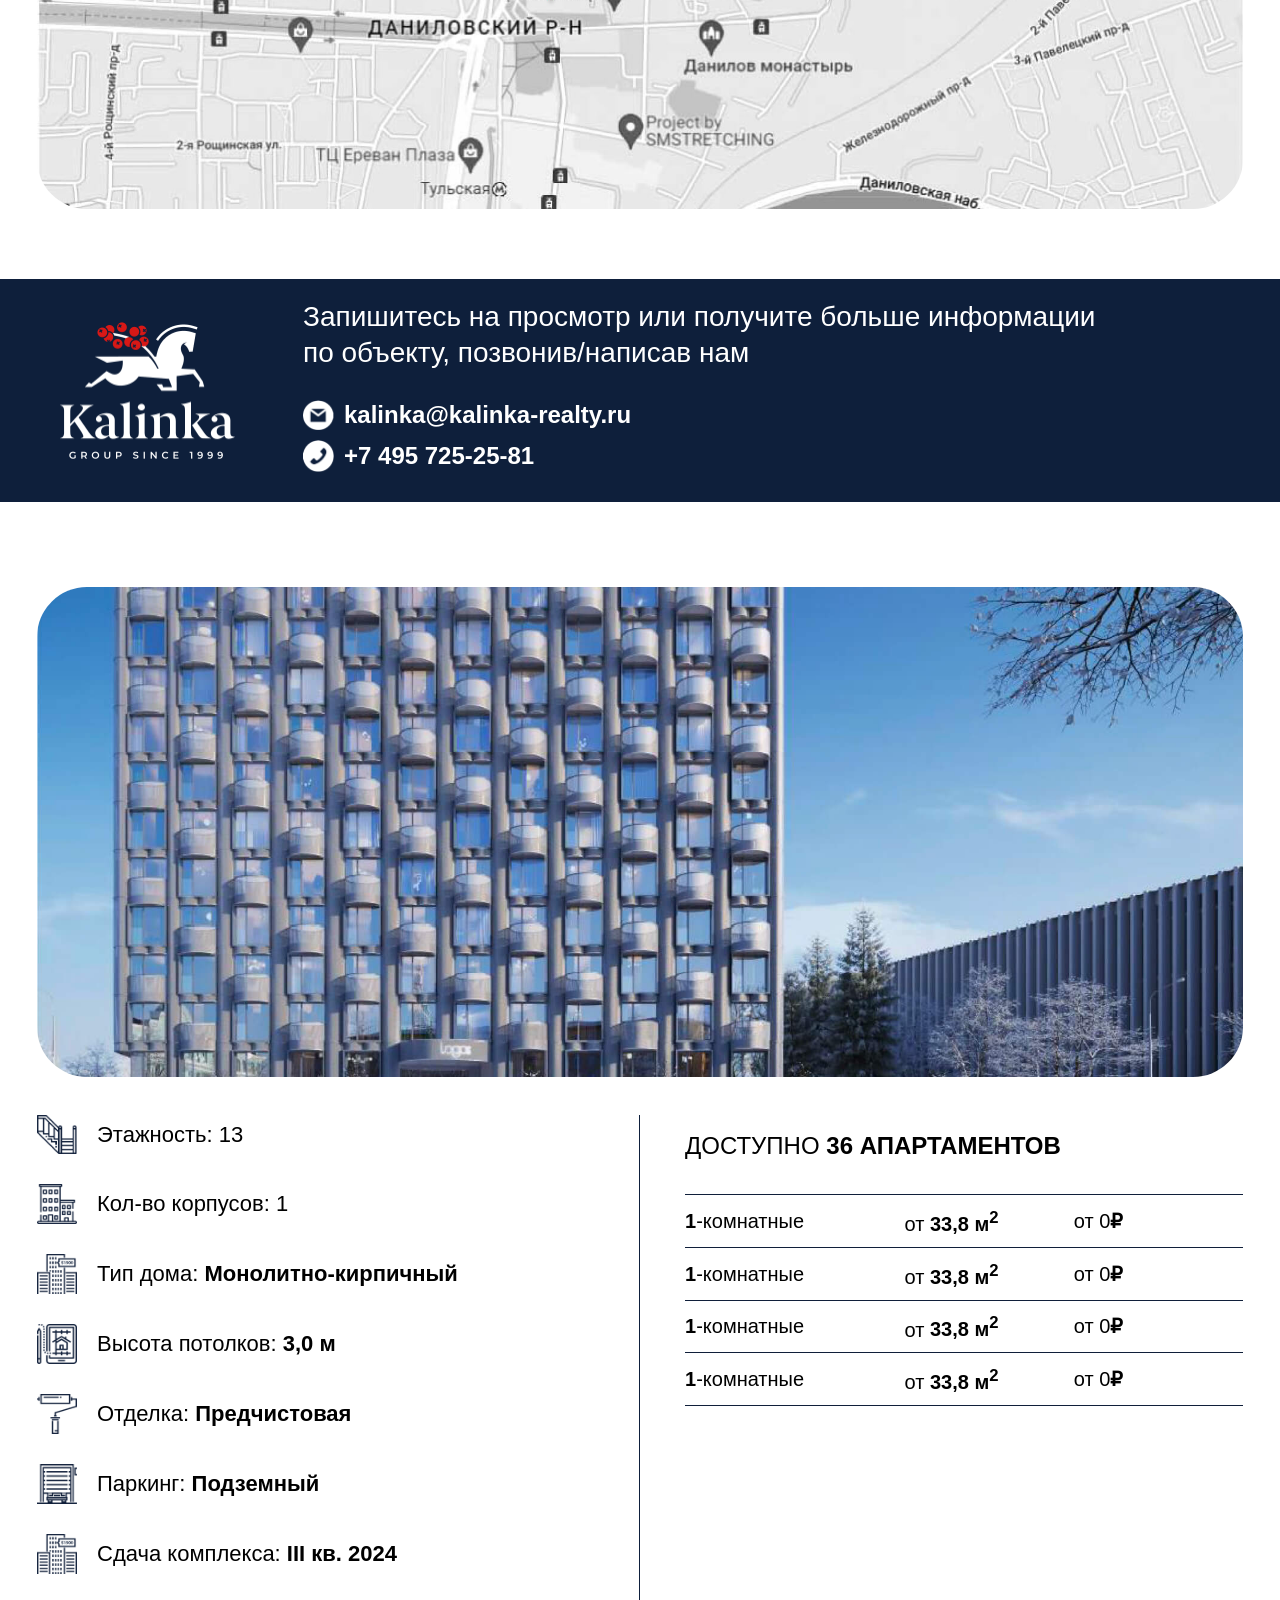
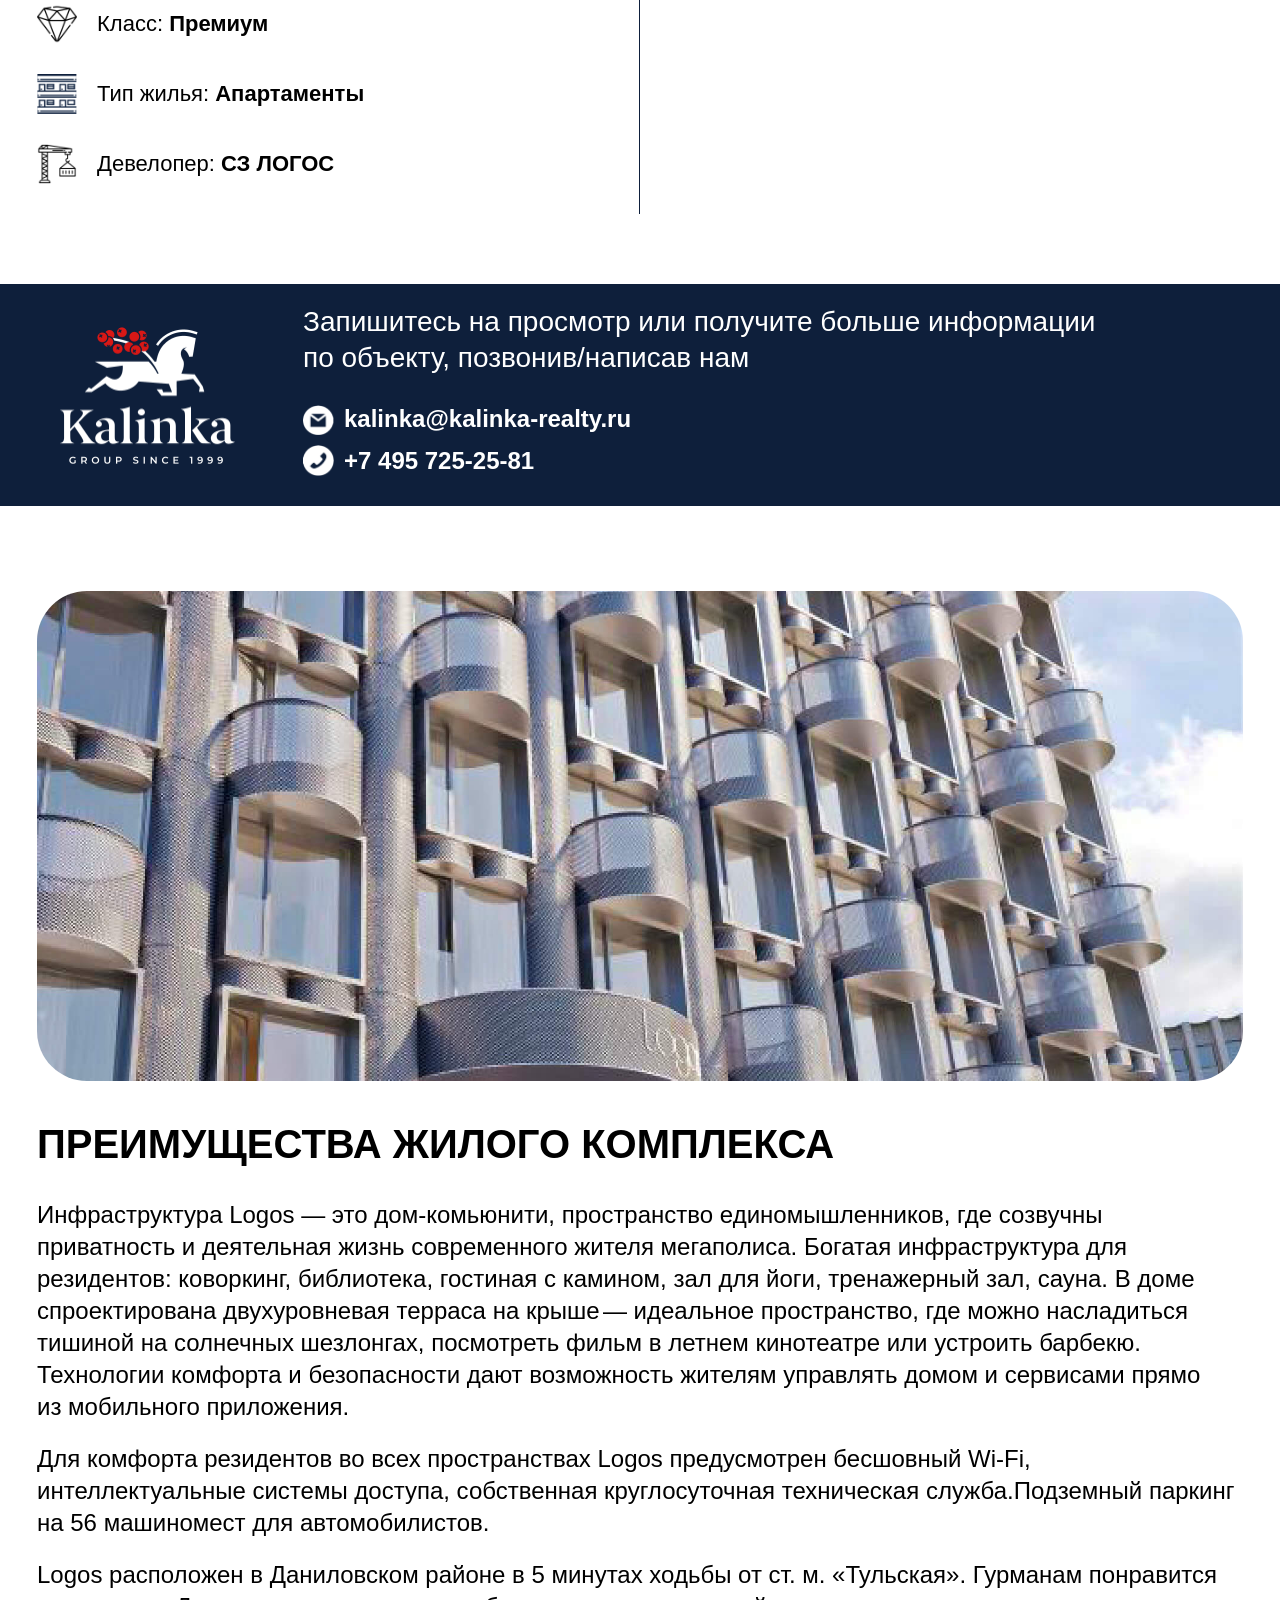
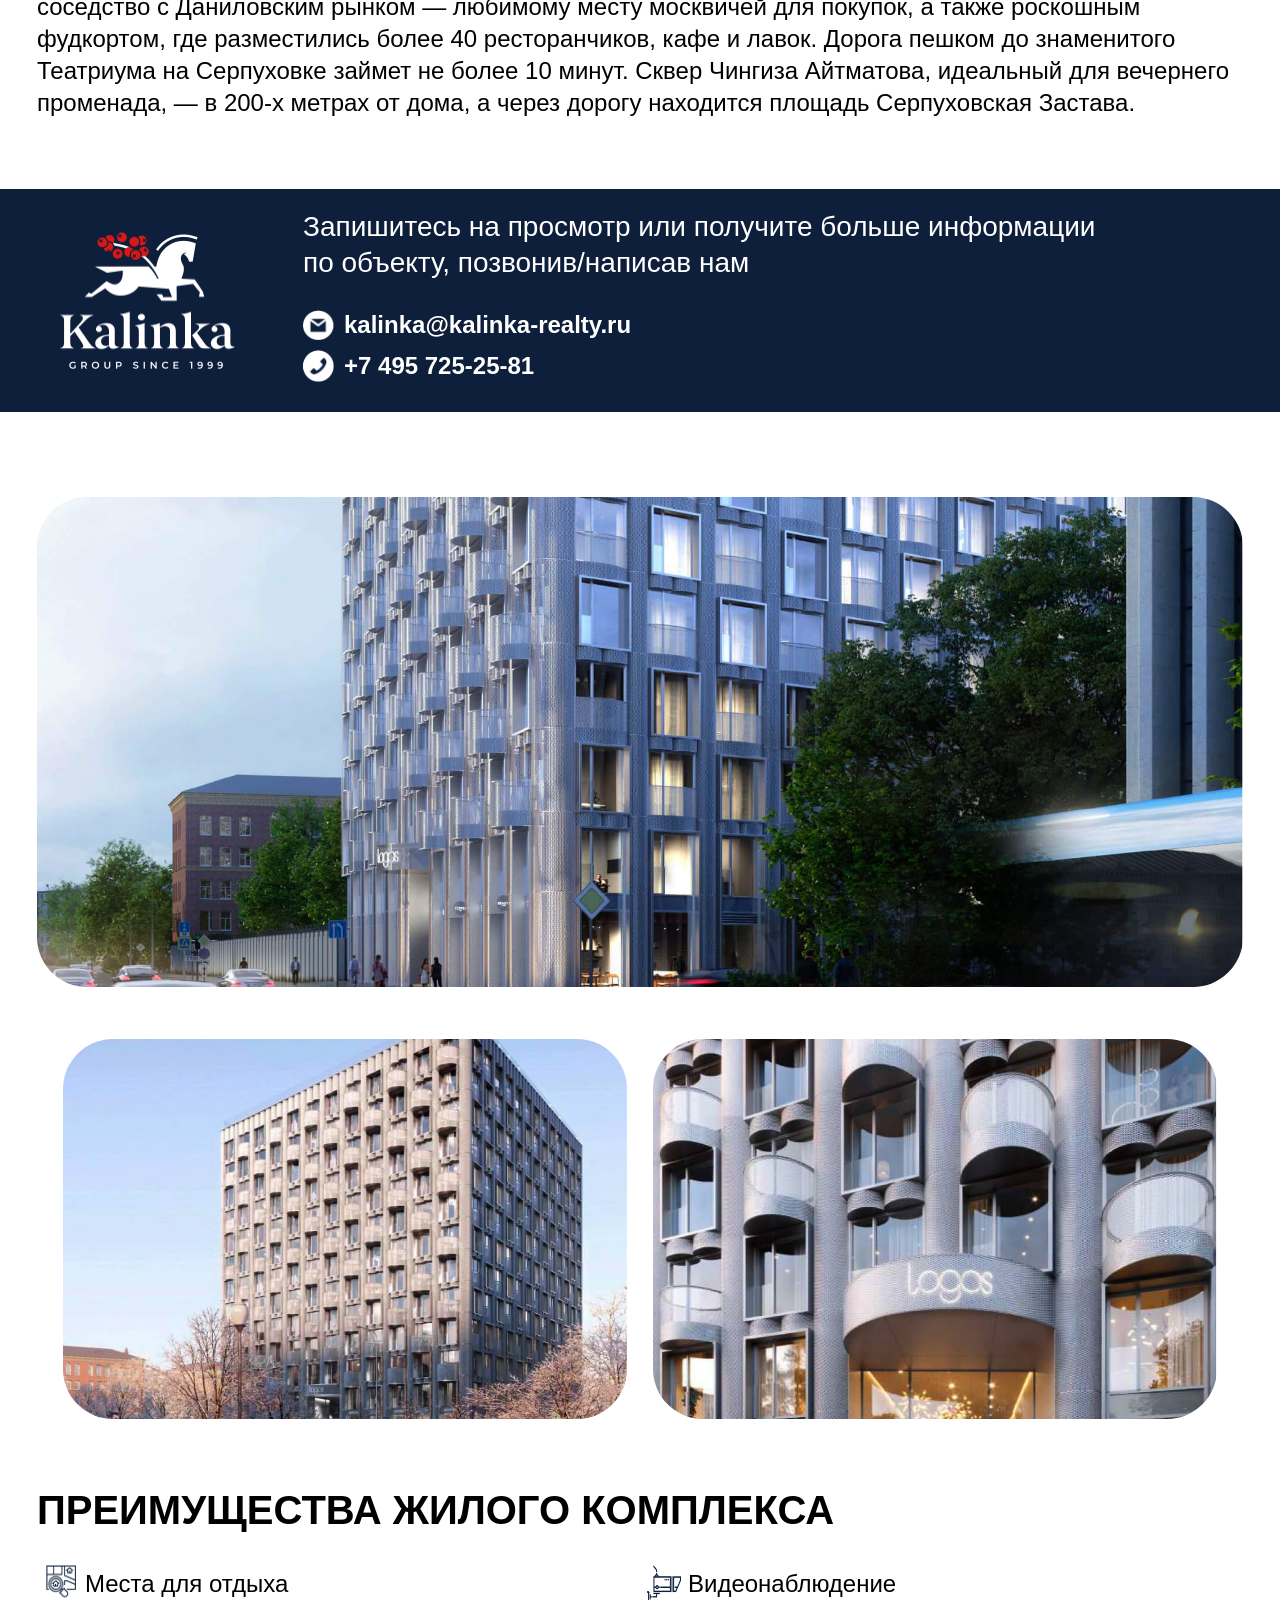
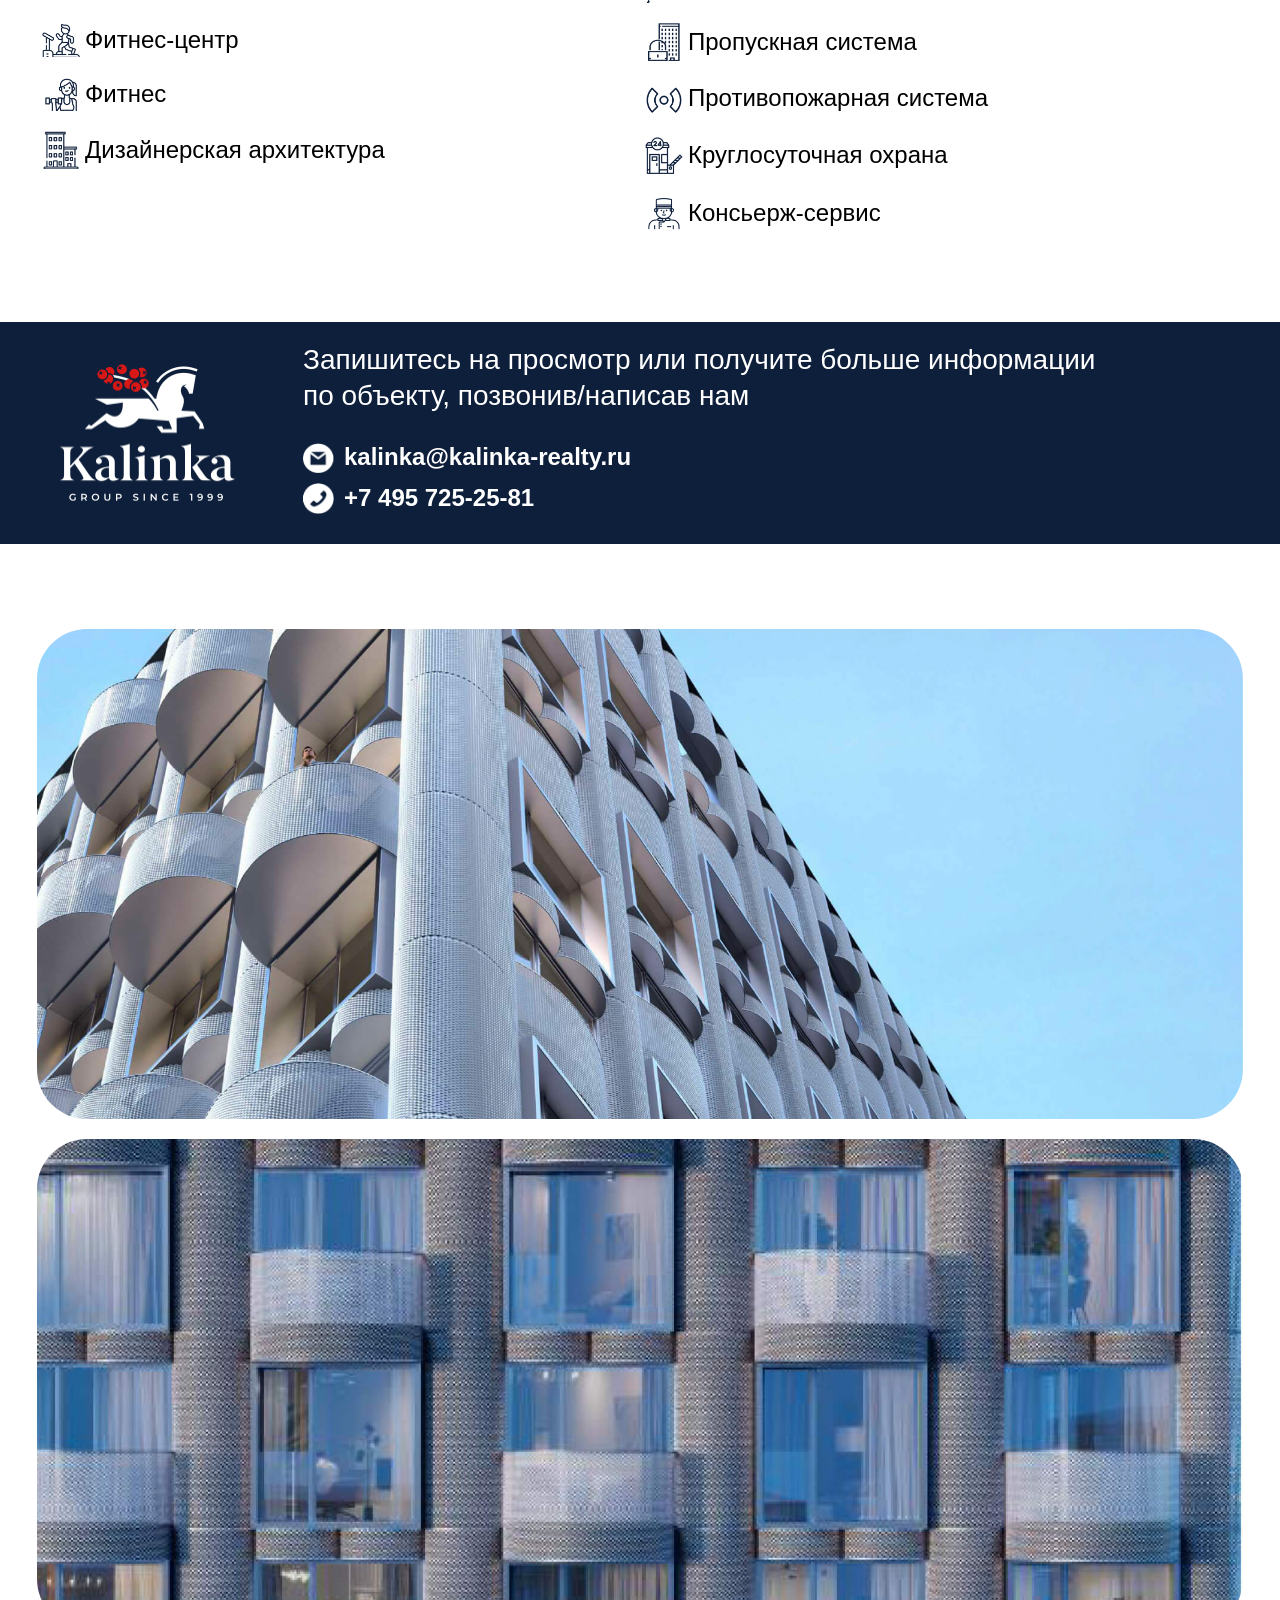
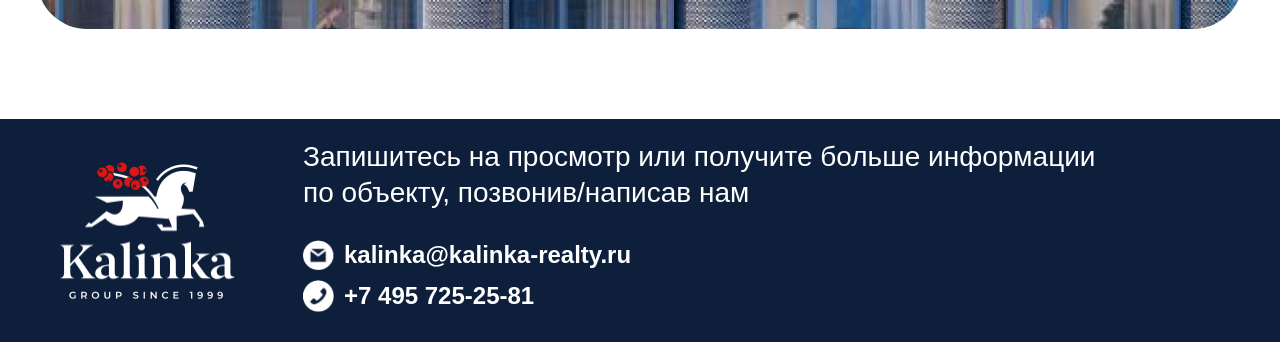
==== commit dc2bb115: "intro page" ====
--- a/index.html
+++ b/index.html
@@ -19,10 +19,15 @@
 <div class="wrapper">
   <div class="page-section page-section--intro">
     <div class="page-section__inner">
-      <div class="page-section__img-wrap">
+      <div class="page-section__intro-img">
         <img src="img/intro-rc.png" alt="Жилой комплекс Logos">
       </div>
-      <h1>Жилой комплекс <br><b>Logos</b></h1>
+      <h1 class="page-section__intro-title">Жилой комплекс <br><b>Logos</b></h1>
+      <div class="page-section__intro-footer">
+        <a href="https://www.kalinka-realty.ru/" target="_blank">
+          <img class="page-section__intro-logo" src="img/logo.png" alt="Kalinka Group" width="175" height="137">
+        </a>
+      </div>
     </div>
   </div>
   <div class="page-delimiter"></div>
--- a/css/main.css
+++ b/css/main.css
@@ -43,12 +43,40 @@
 }
 
 .page-section {
+}
+
+.page-section.page-section--intro {
+  height: 1920px;
+  background: #0E1F3B;
+}
+
+.page-section__intro-title {
+  height: 584px;
+  font-style: normal;
+  font-weight: 300;
+  font-size: 85px;
+  line-height: 107px;
+  text-align: center;
+  color: #FFFFFF;
+}
+
+.page-section__intro-img {
+  height: 750px;
+  margin-bottom: 160px;
+  border-radius: 50px;
+  overflow: hidden;
+}
+
+.page-section__intro-img img {
+  display: block;
+  width: 100%;
   height: 100%;
-  min-height: 100vh;
-}
-
-.page-section.page-section--intro {
-  background: #0E1F3B;
+  object-fit: cover;
+  object-position: center;
+}
+
+.page-section__intro-footer {
+  text-align: center;
 }
 
 .page-section__inner {
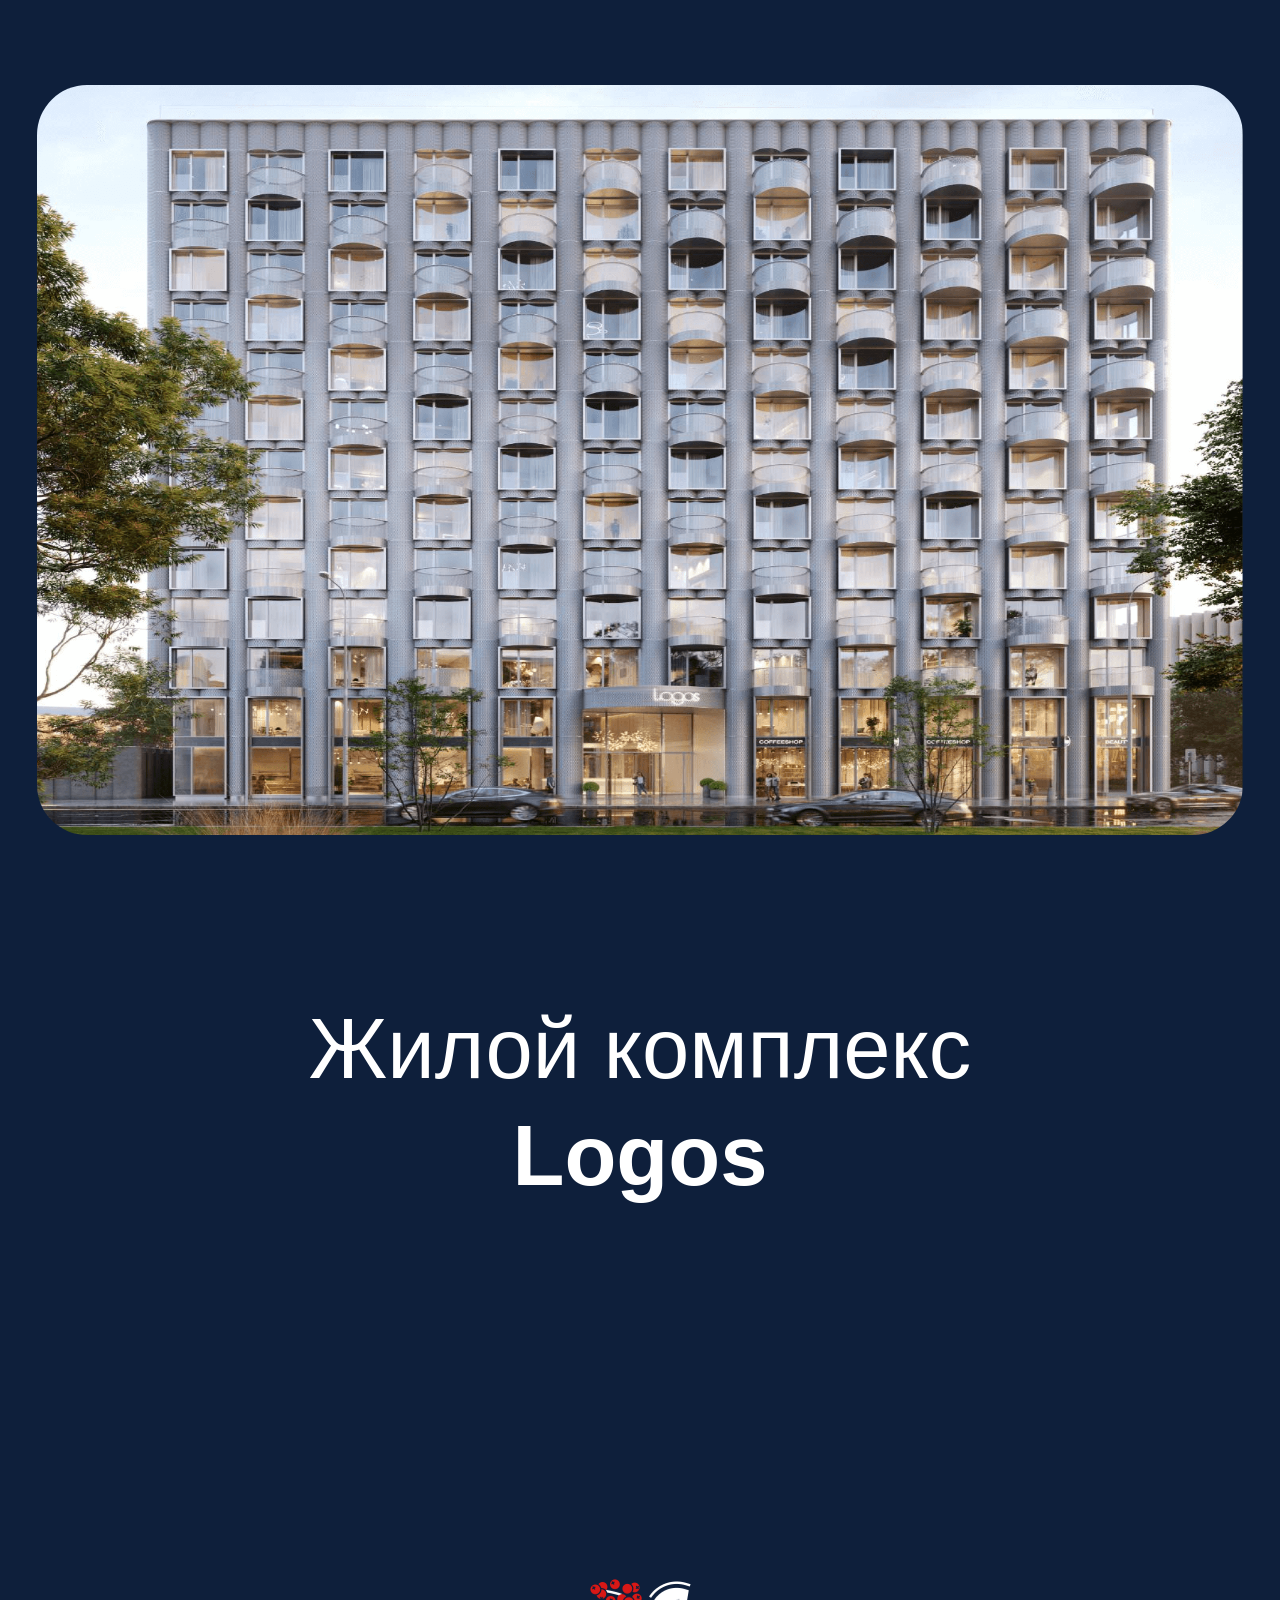
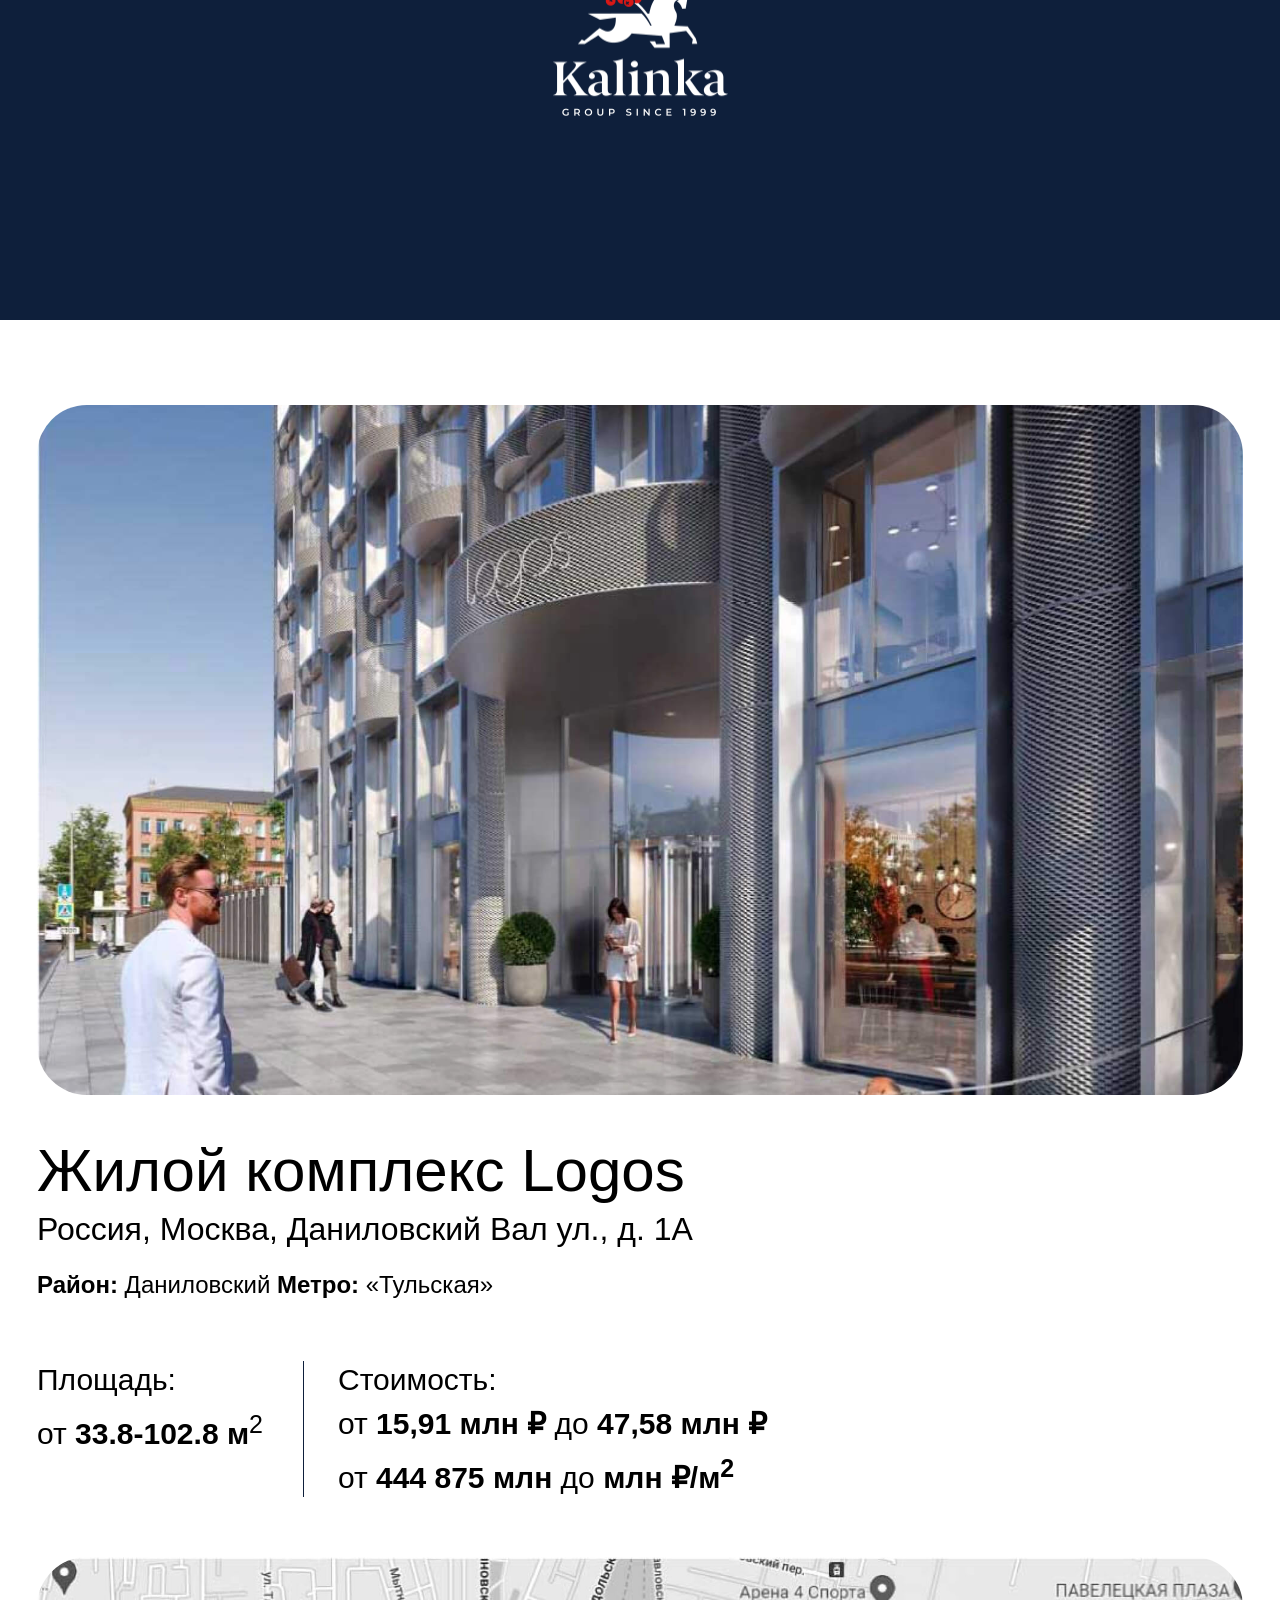
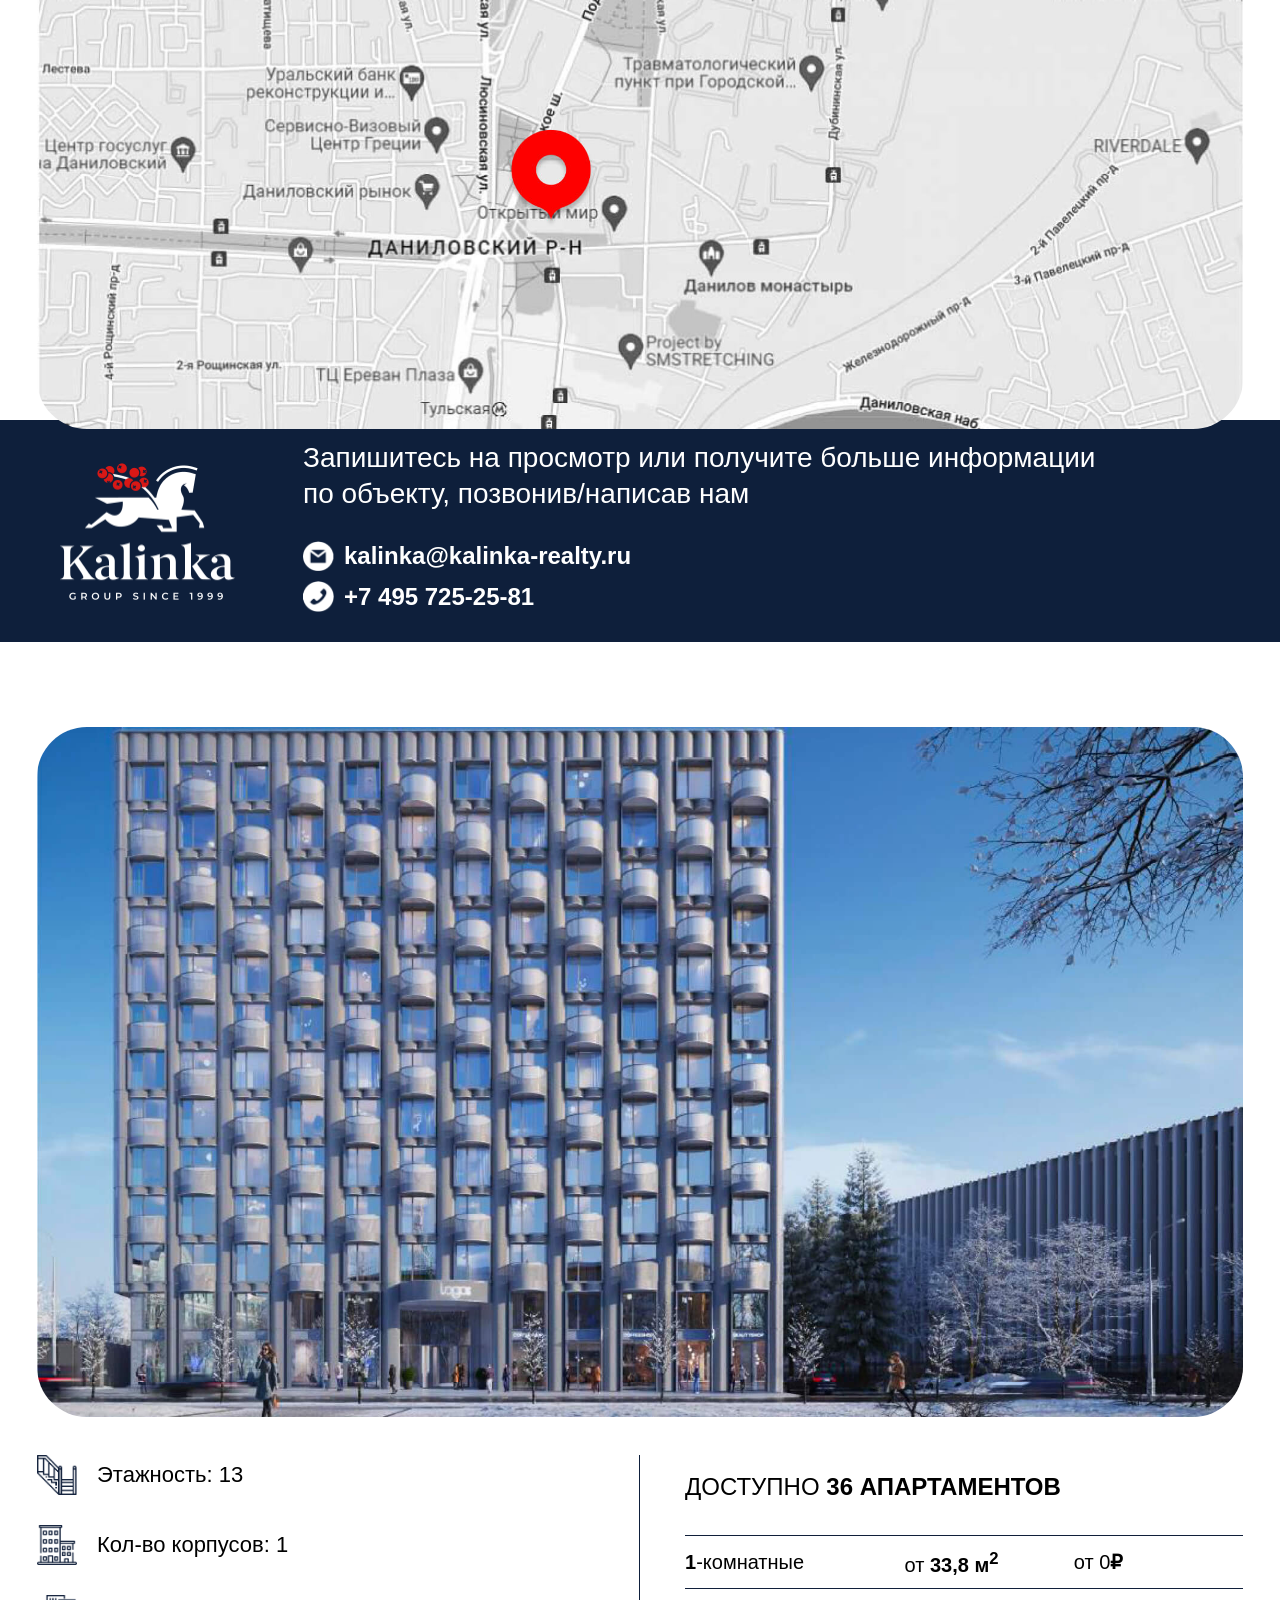
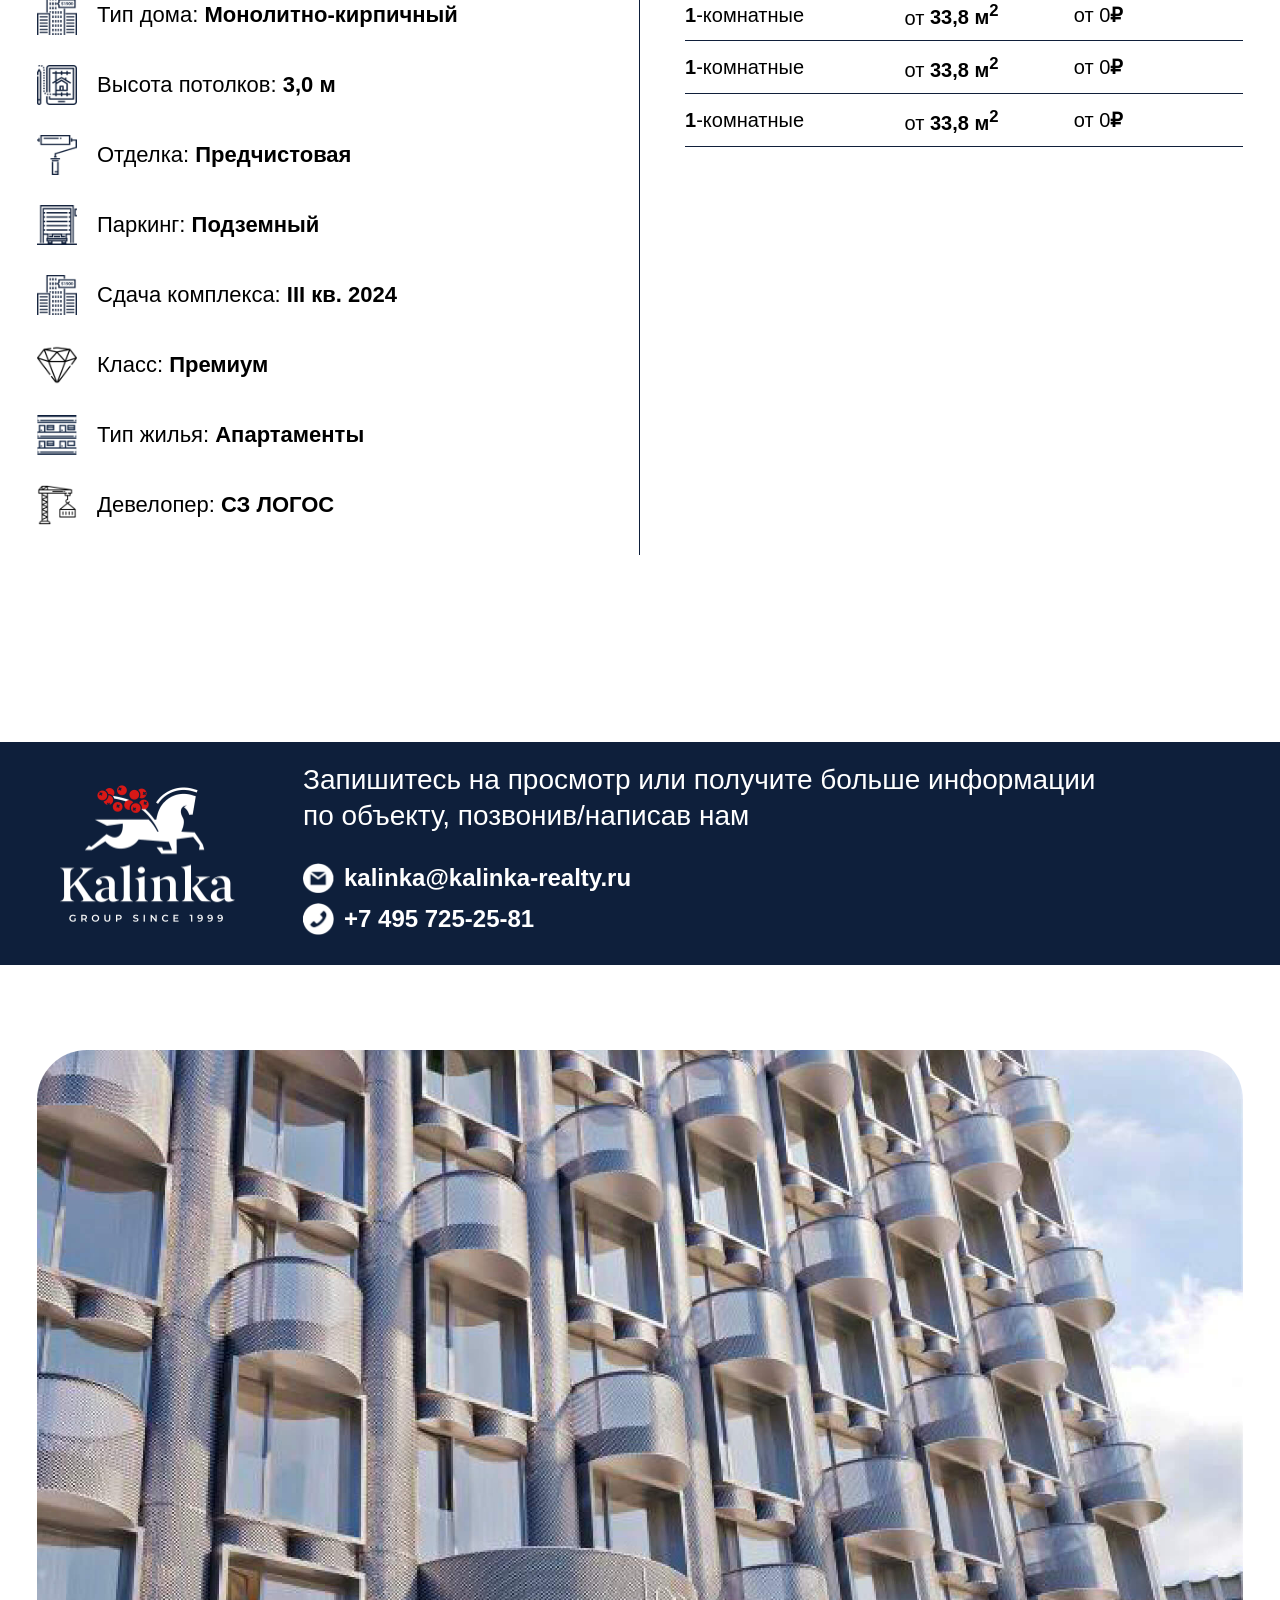
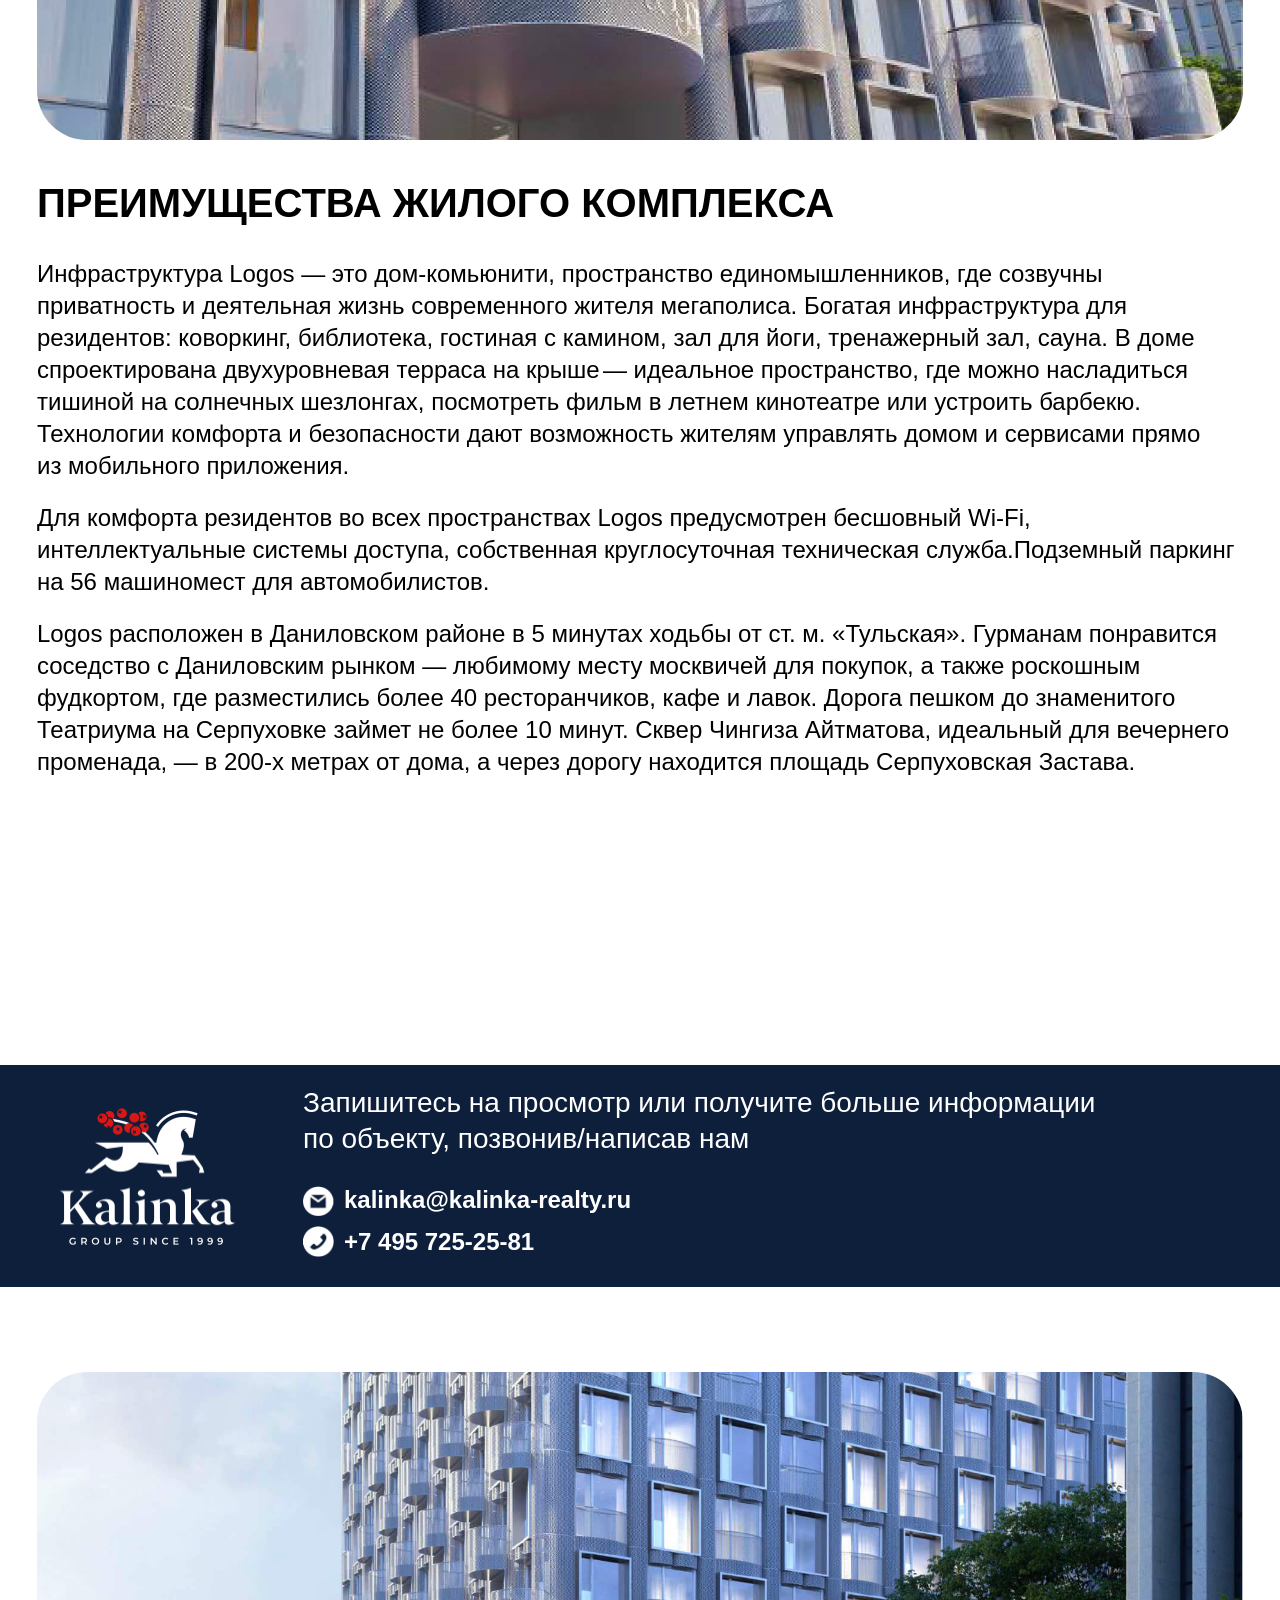
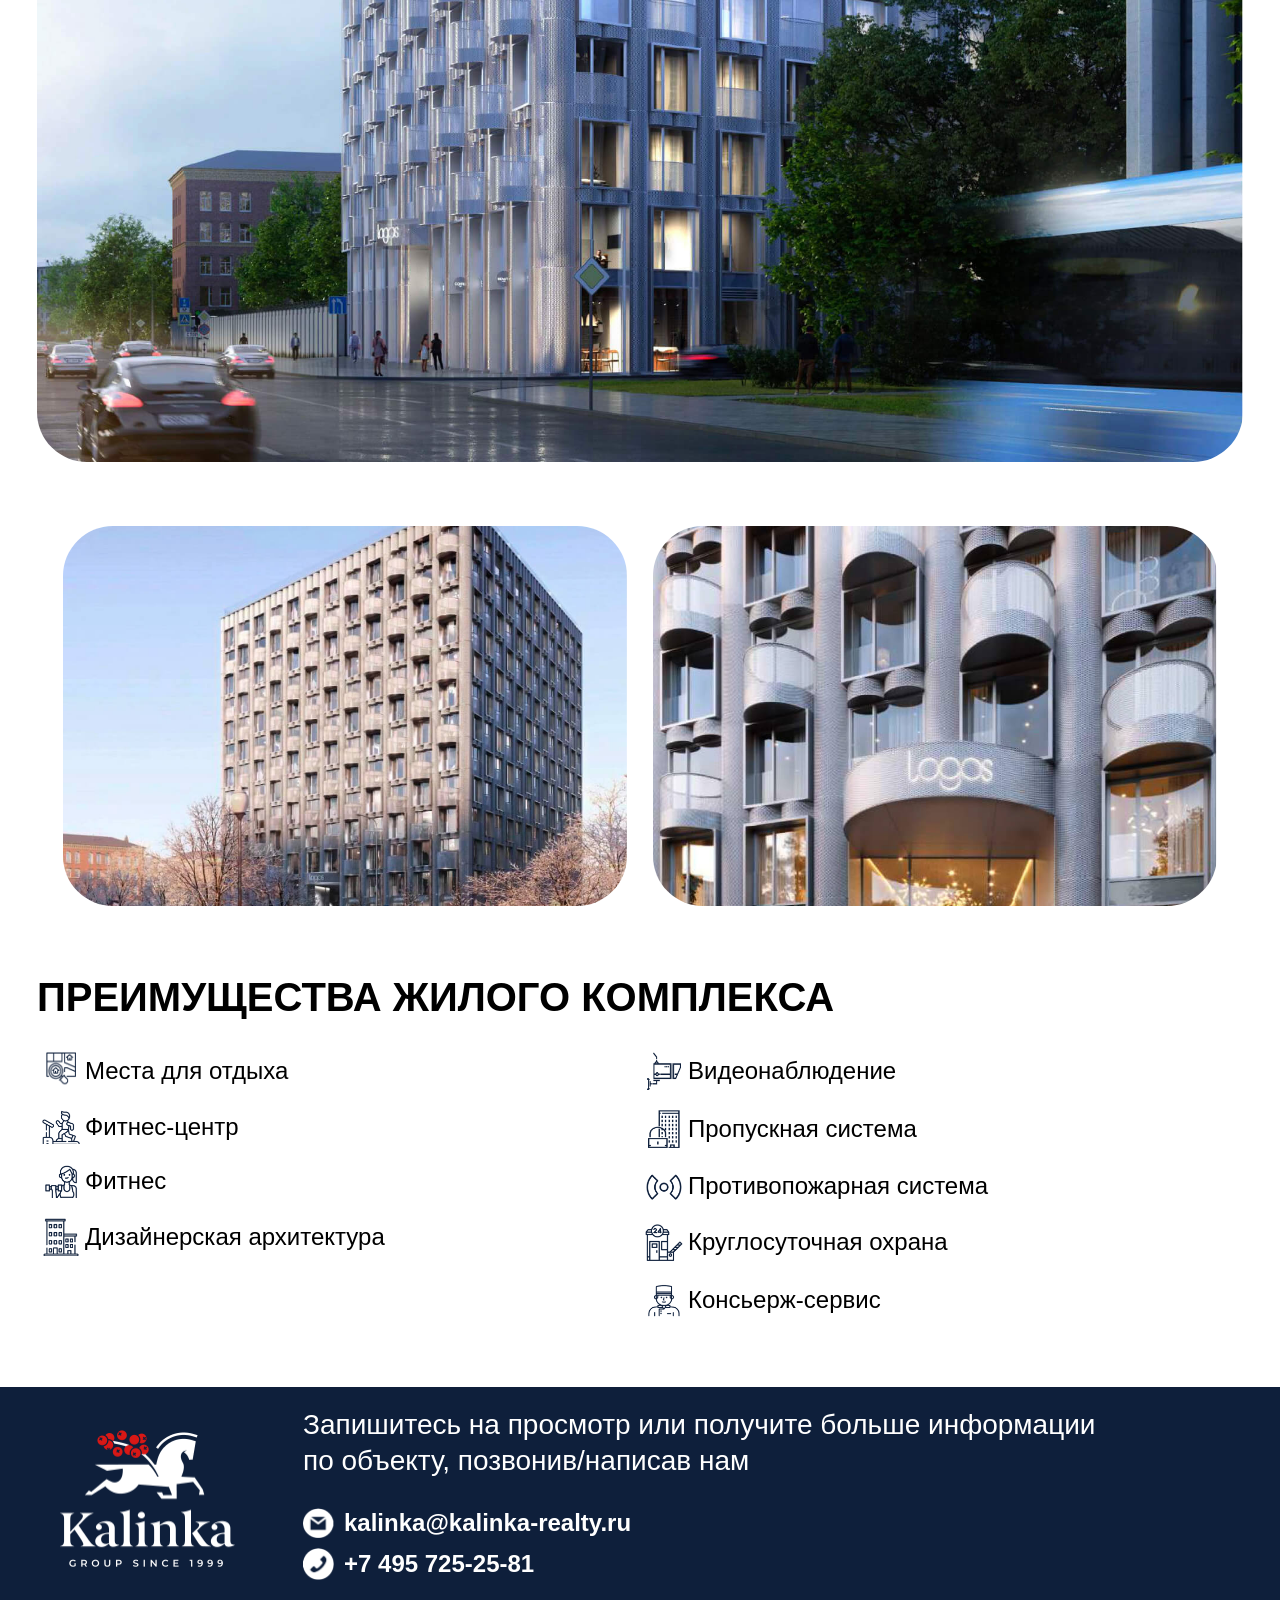
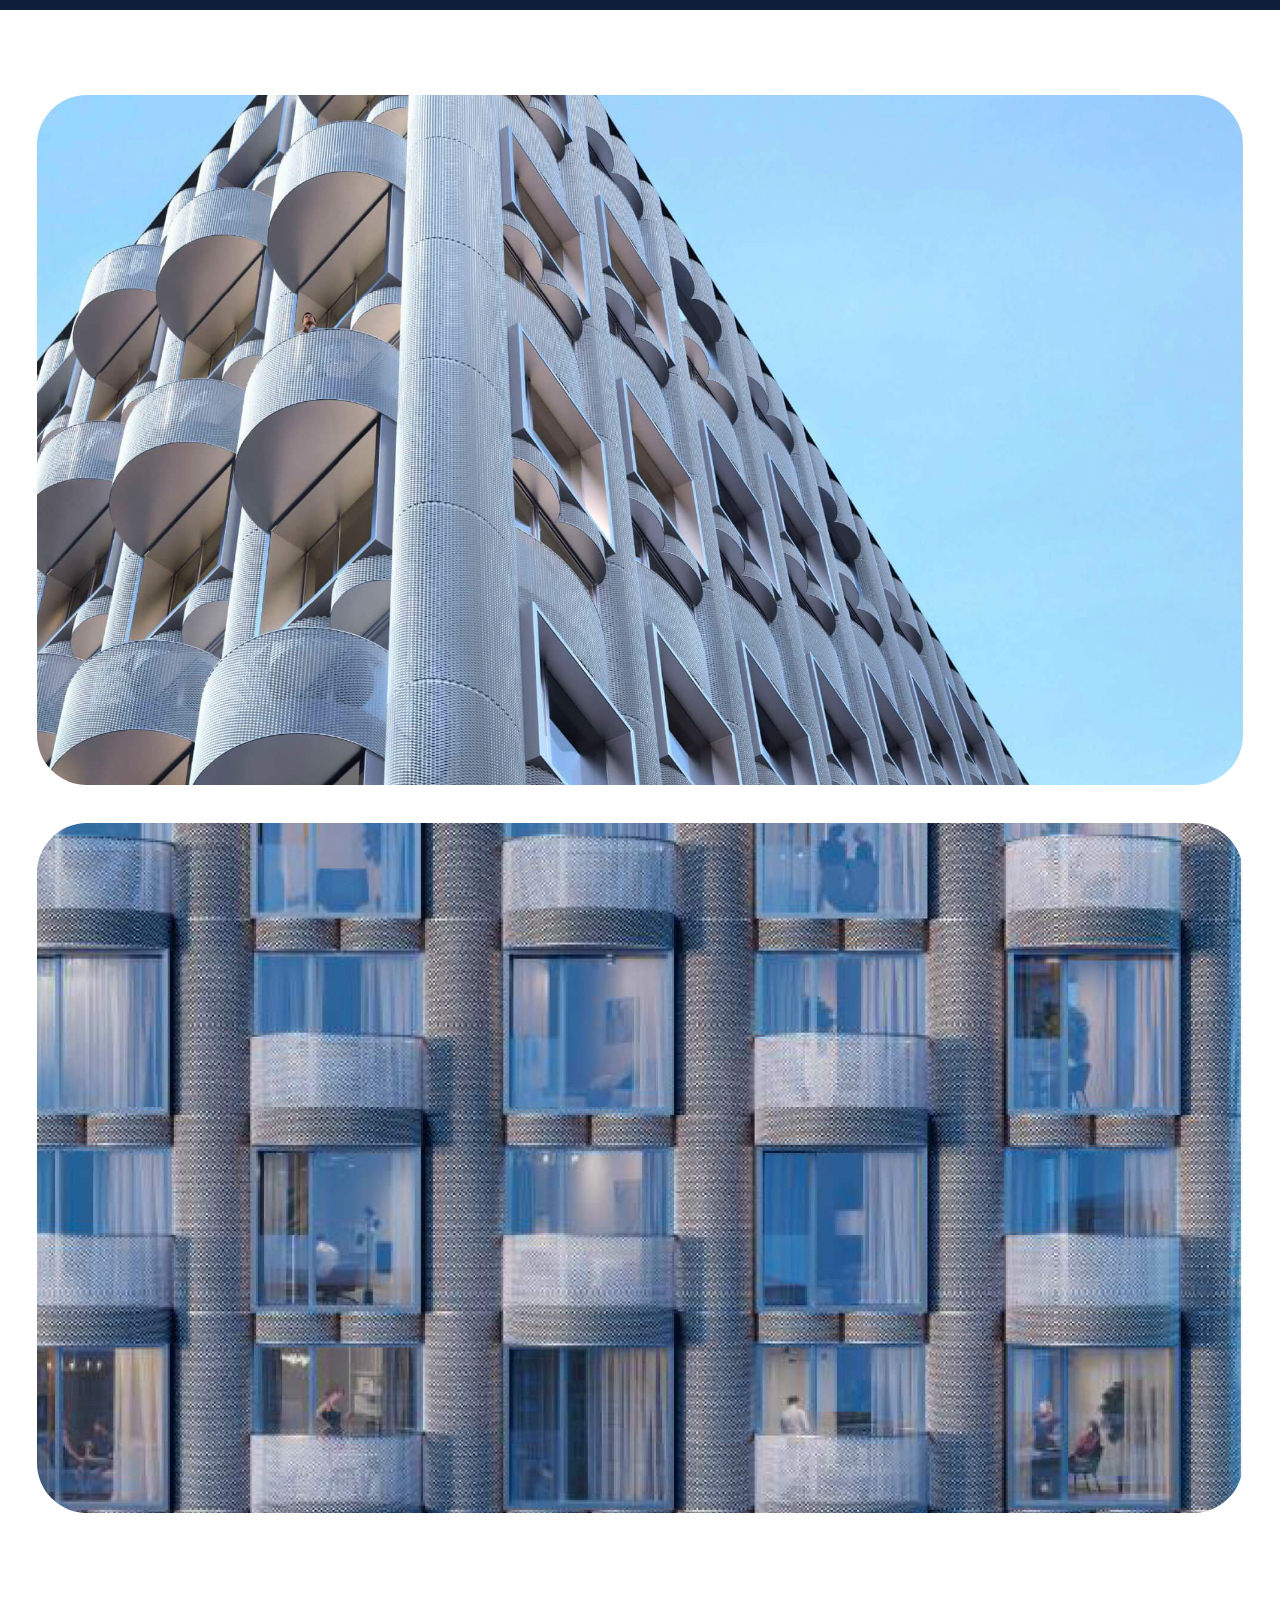
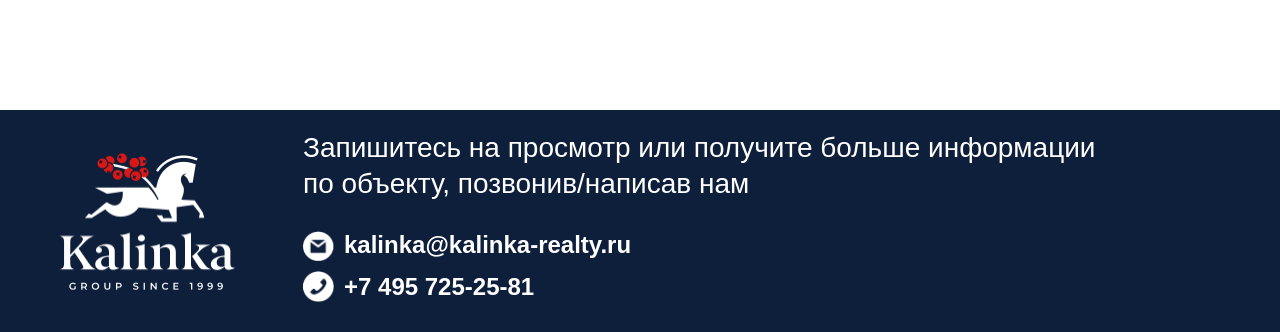
==== commit 5fd60c31: "second page" ====
--- a/index.html
+++ b/index.html
@@ -37,9 +37,11 @@
         <img src="img/main-1.jpg" alt="Жилой комплекс Logos">
       </div>
       <div class="page-section__text-content">
-        <h1 class="page-section__title">Жилой комплекс Logos</h1>
-        <address class="page-section__address">Россия, Москва, Даниловский Вал ул., д. 1А</address>
-        <p class="page-section__address-detail"><b>Район:</b> Даниловский <b>Метро:</b> «Тульская»</p>
+        <div class="page-section__text-head">
+          <h2 class="page-section__title">Жилой комплекс Logos</h2>
+          <address class="page-section__address">Россия, Москва, Даниловский Вал ул., д. 1А</address>
+          <p class="page-section__address-detail"><b>Район:</b> Даниловский <b>Метро:</b> «Тульская»</p>
+        </div>
         <div class="page-section__about">
           <div class="page-section__about-row">
             <div class="page-section__about-item">
--- a/css/main.css
+++ b/css/main.css
@@ -80,13 +80,14 @@
 }
 
 .page-section__inner {
-  height: calc(100% - 230px);
+  height: 1700px;
   padding: 85px 37px 70px;
+  box-sizing: border-box;
 }
 
 .page-section__img-wrap {
-  height: 490px;
-  margin-bottom: 20px;
+  height: 690px;
+  margin-bottom: 38px;
   border-radius: 50px;
   overflow: hidden;
 }
@@ -133,6 +134,10 @@
   font-size: 40px;
   line-height: 50px;
   text-transform: uppercase;
+}
+
+.page-section__text-head {
+  height: 228px;
 }
 
 .page-section__text-content {
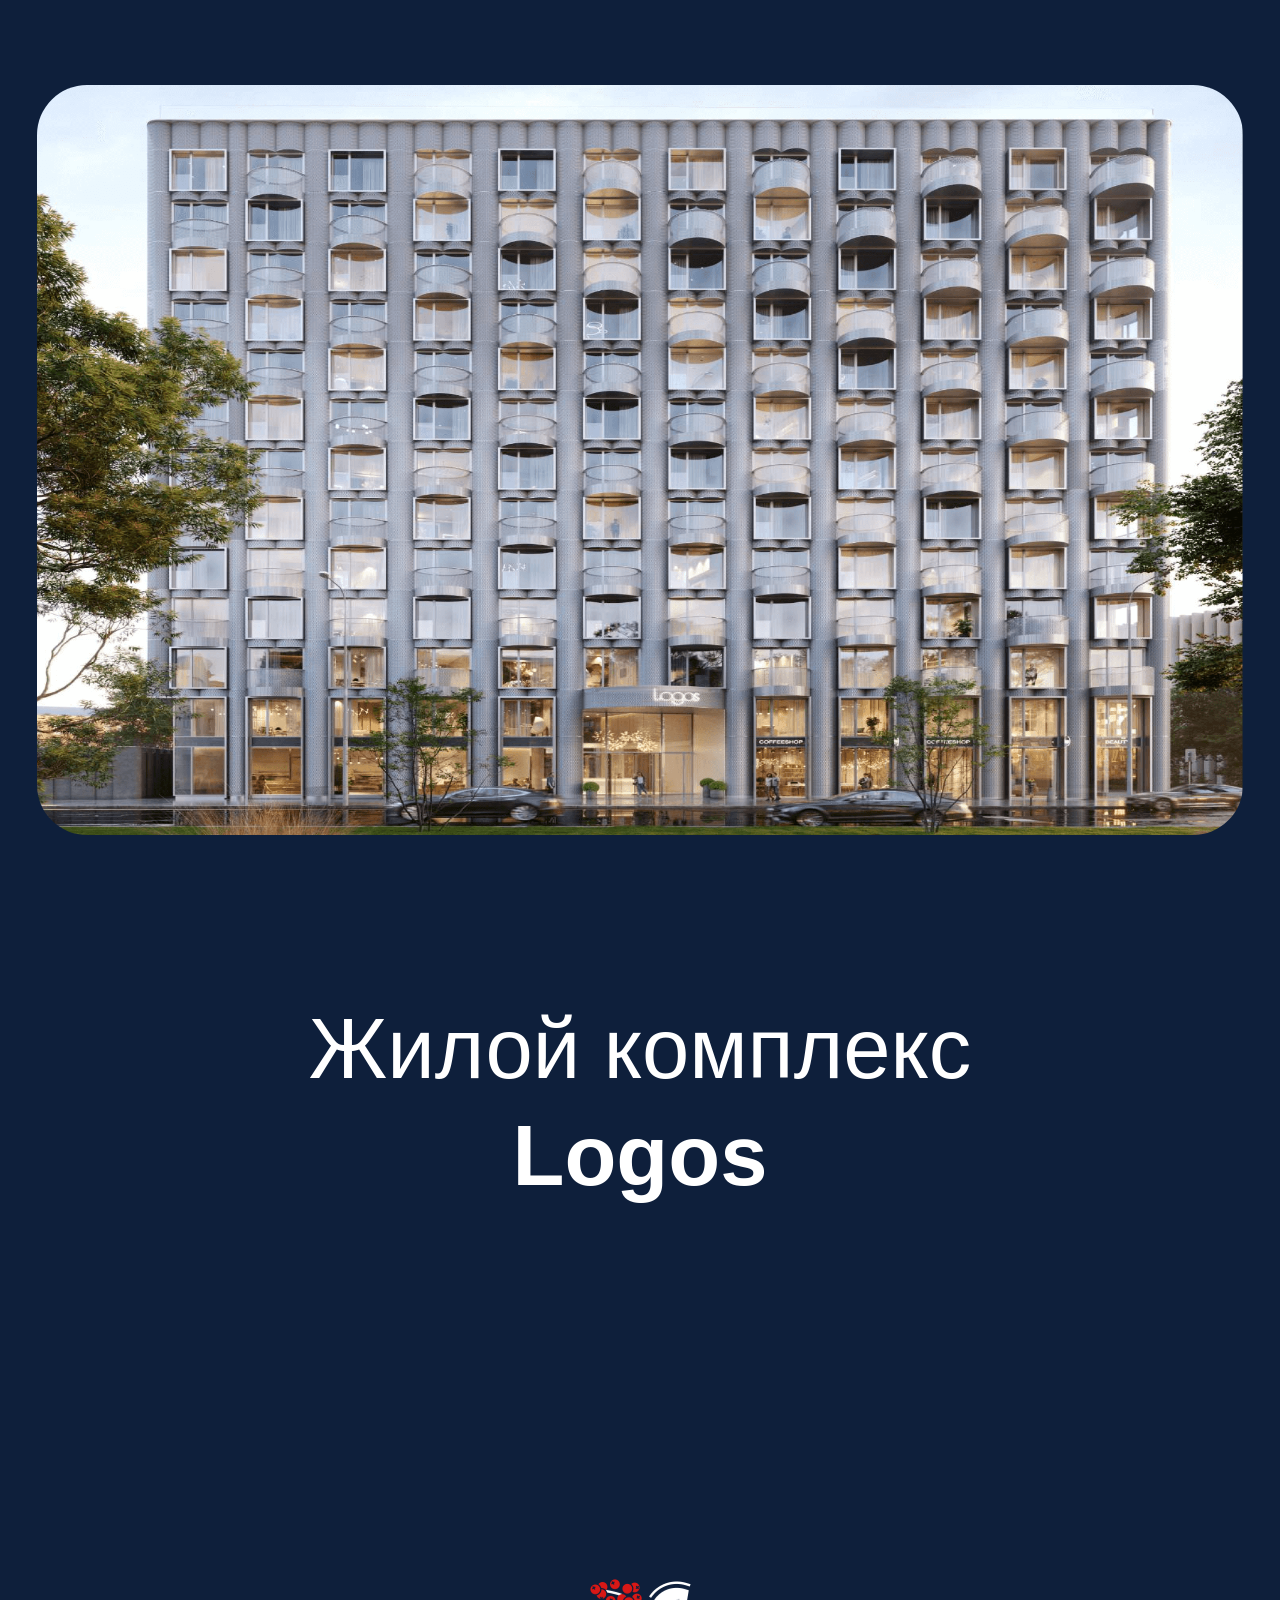
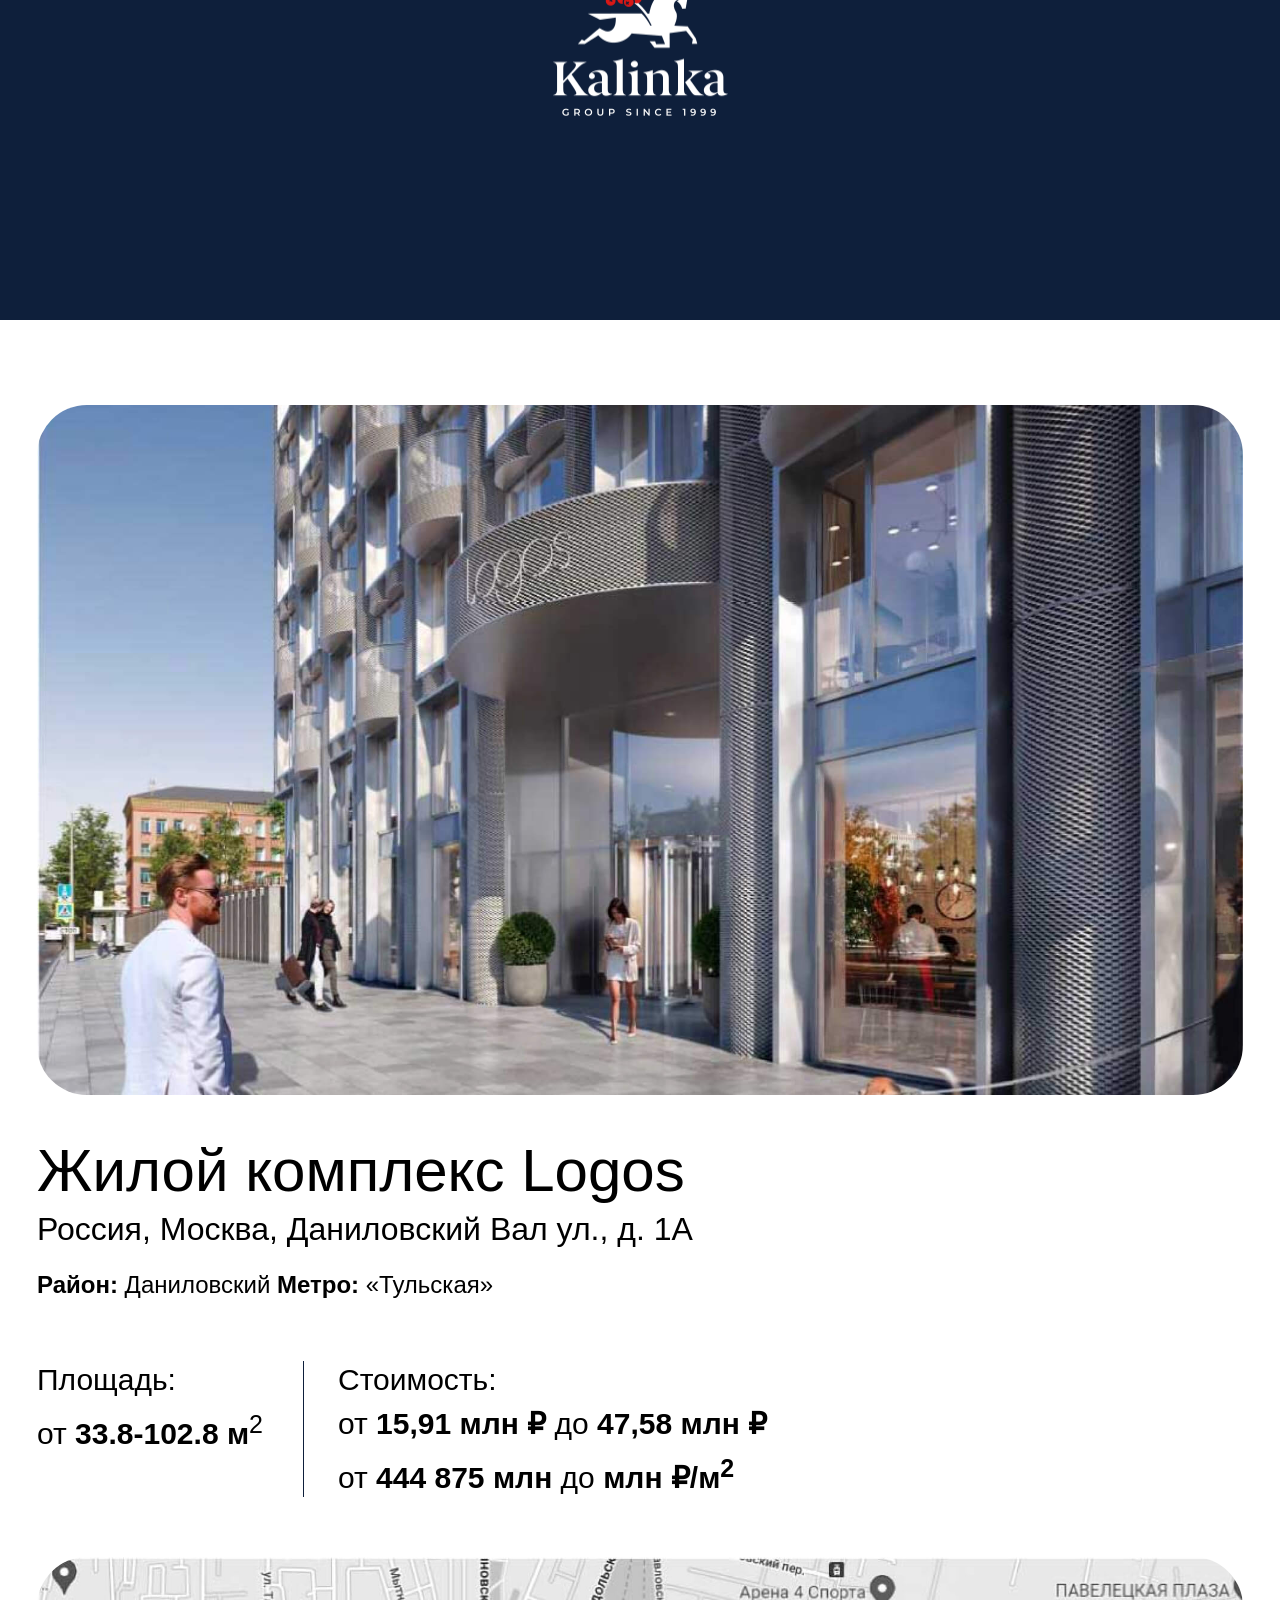
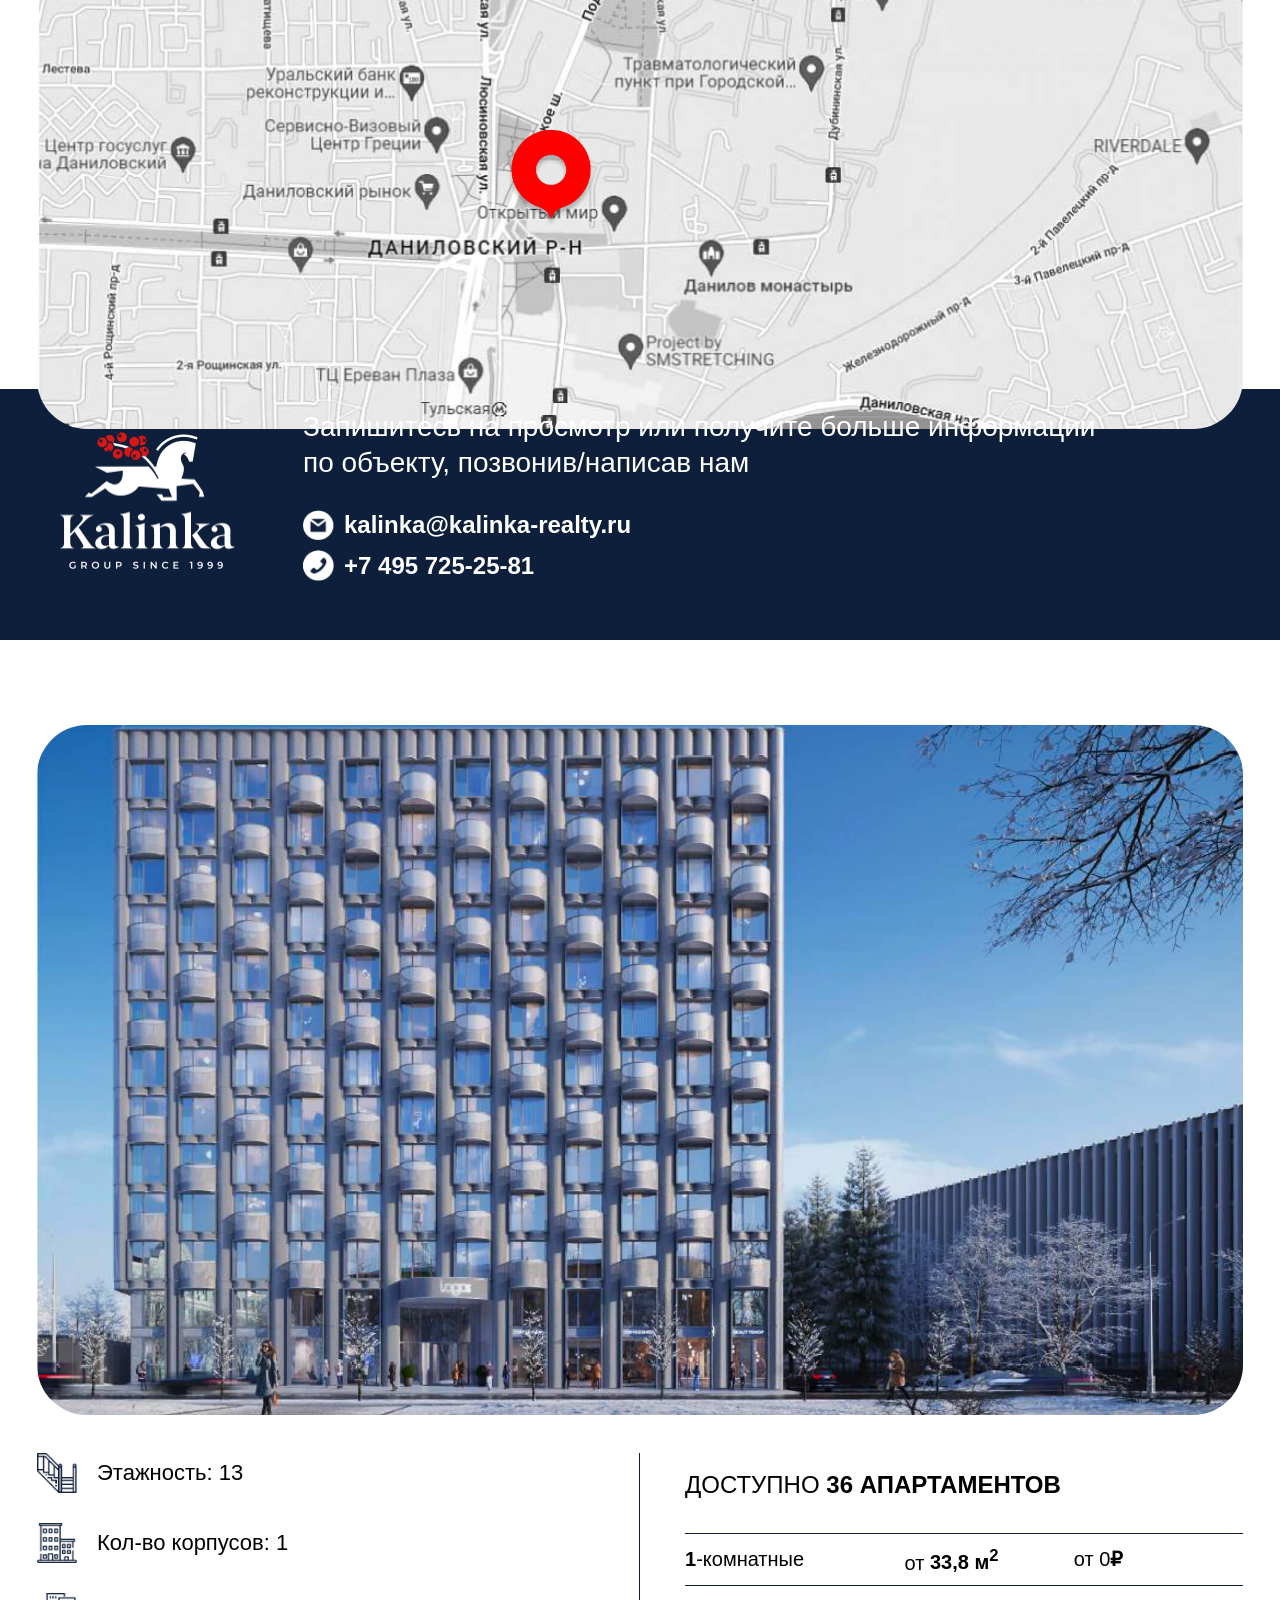
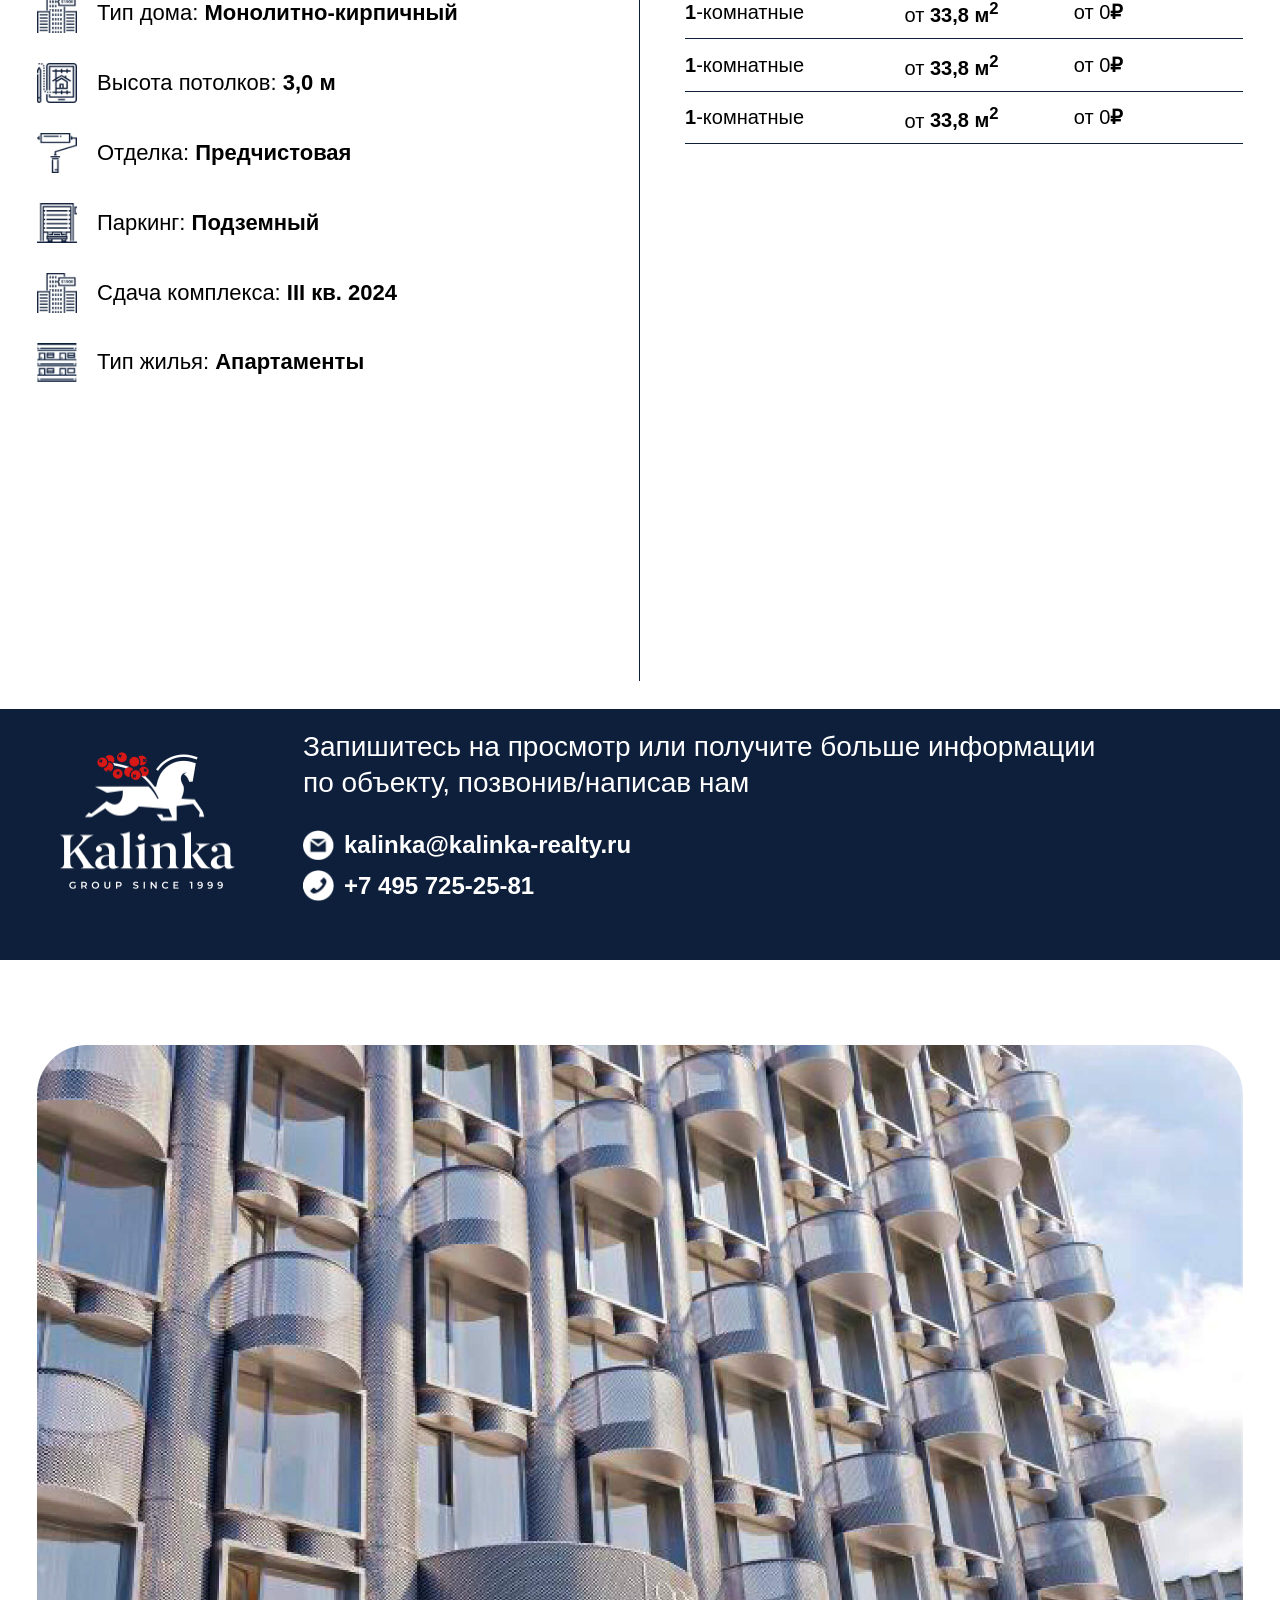
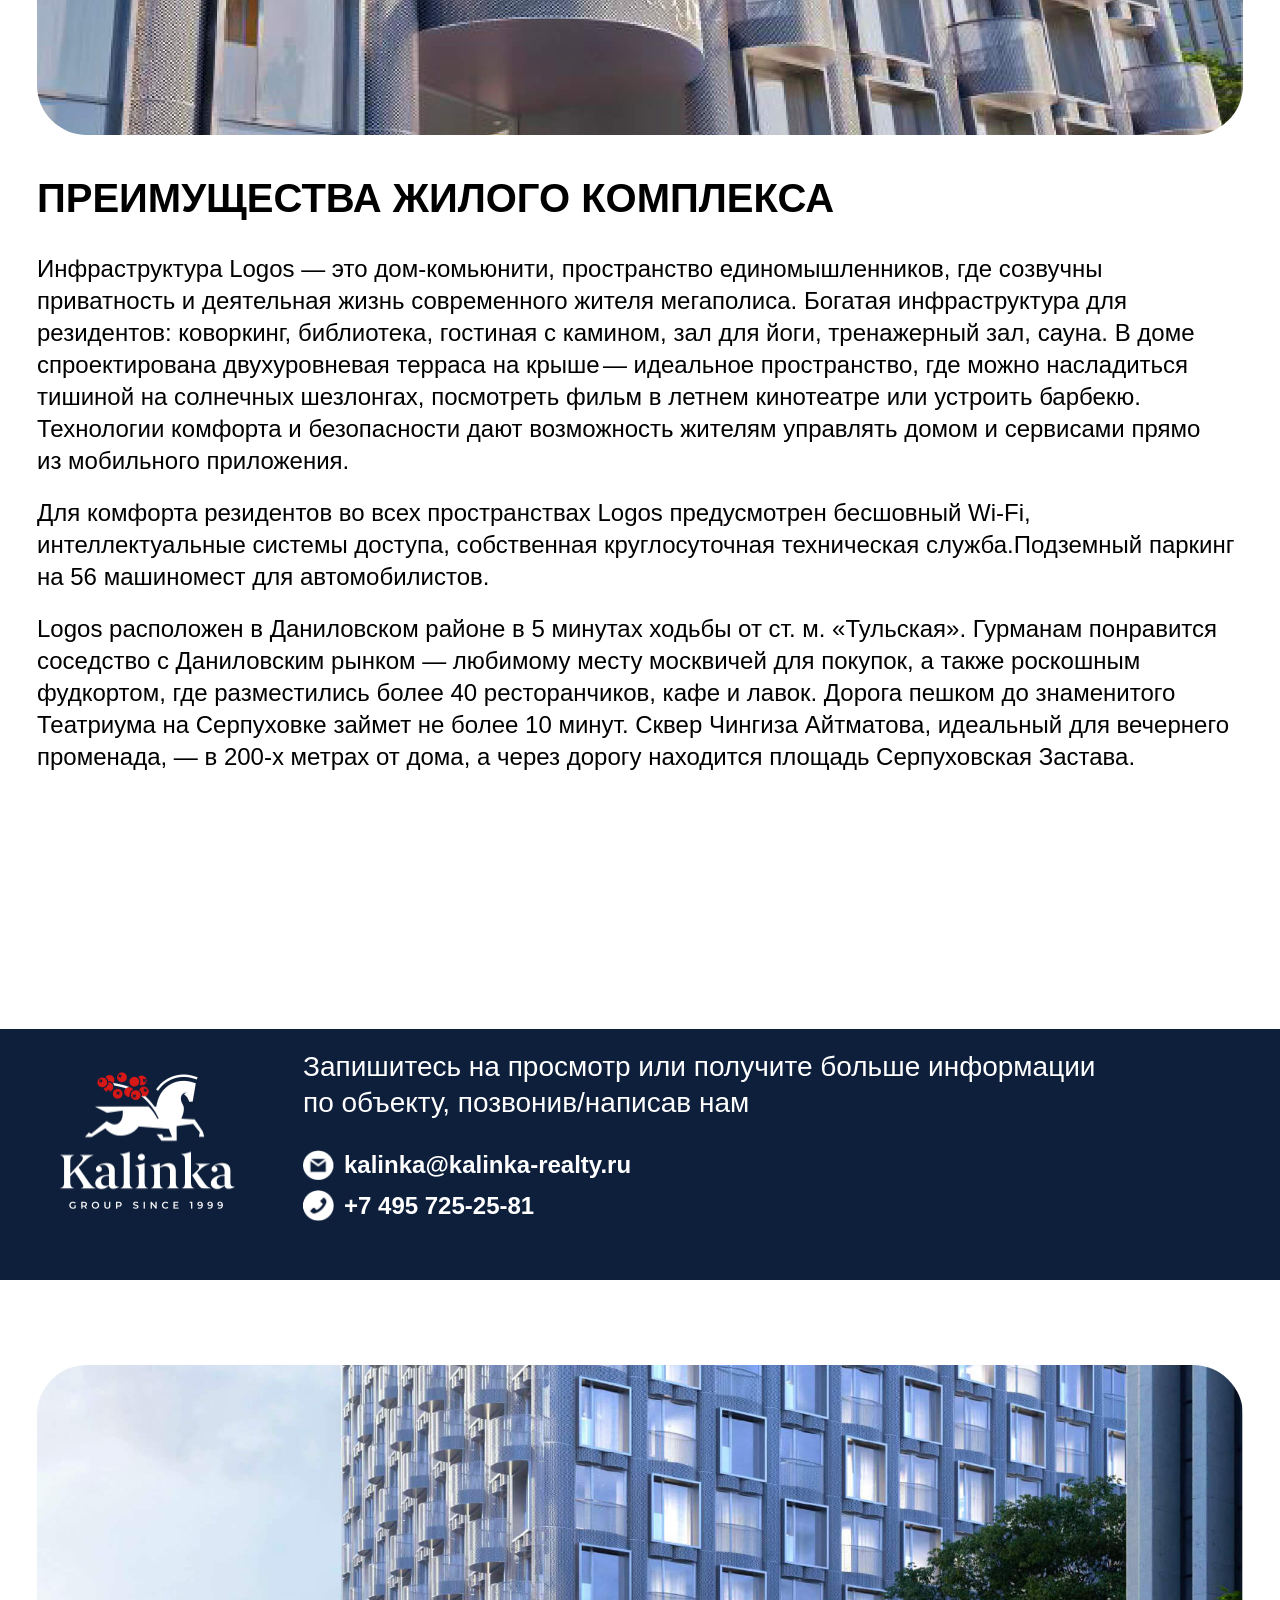
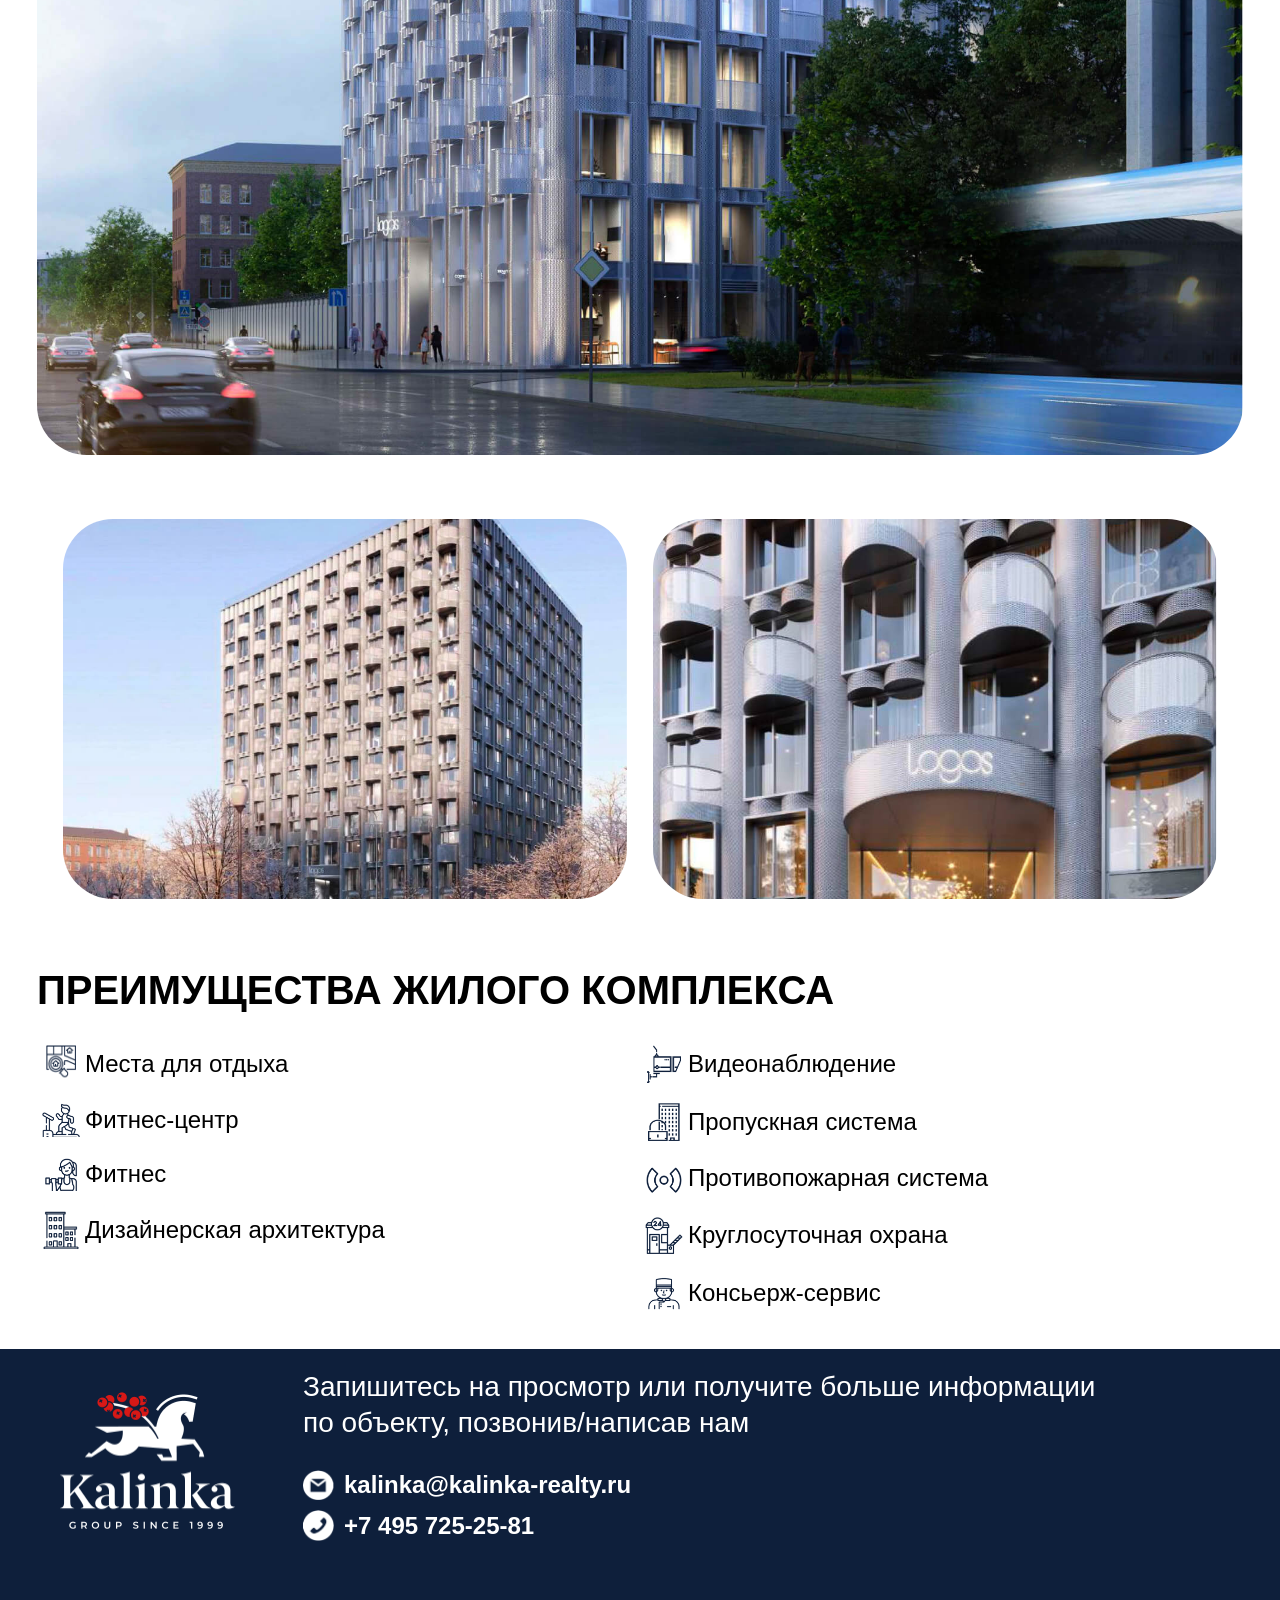
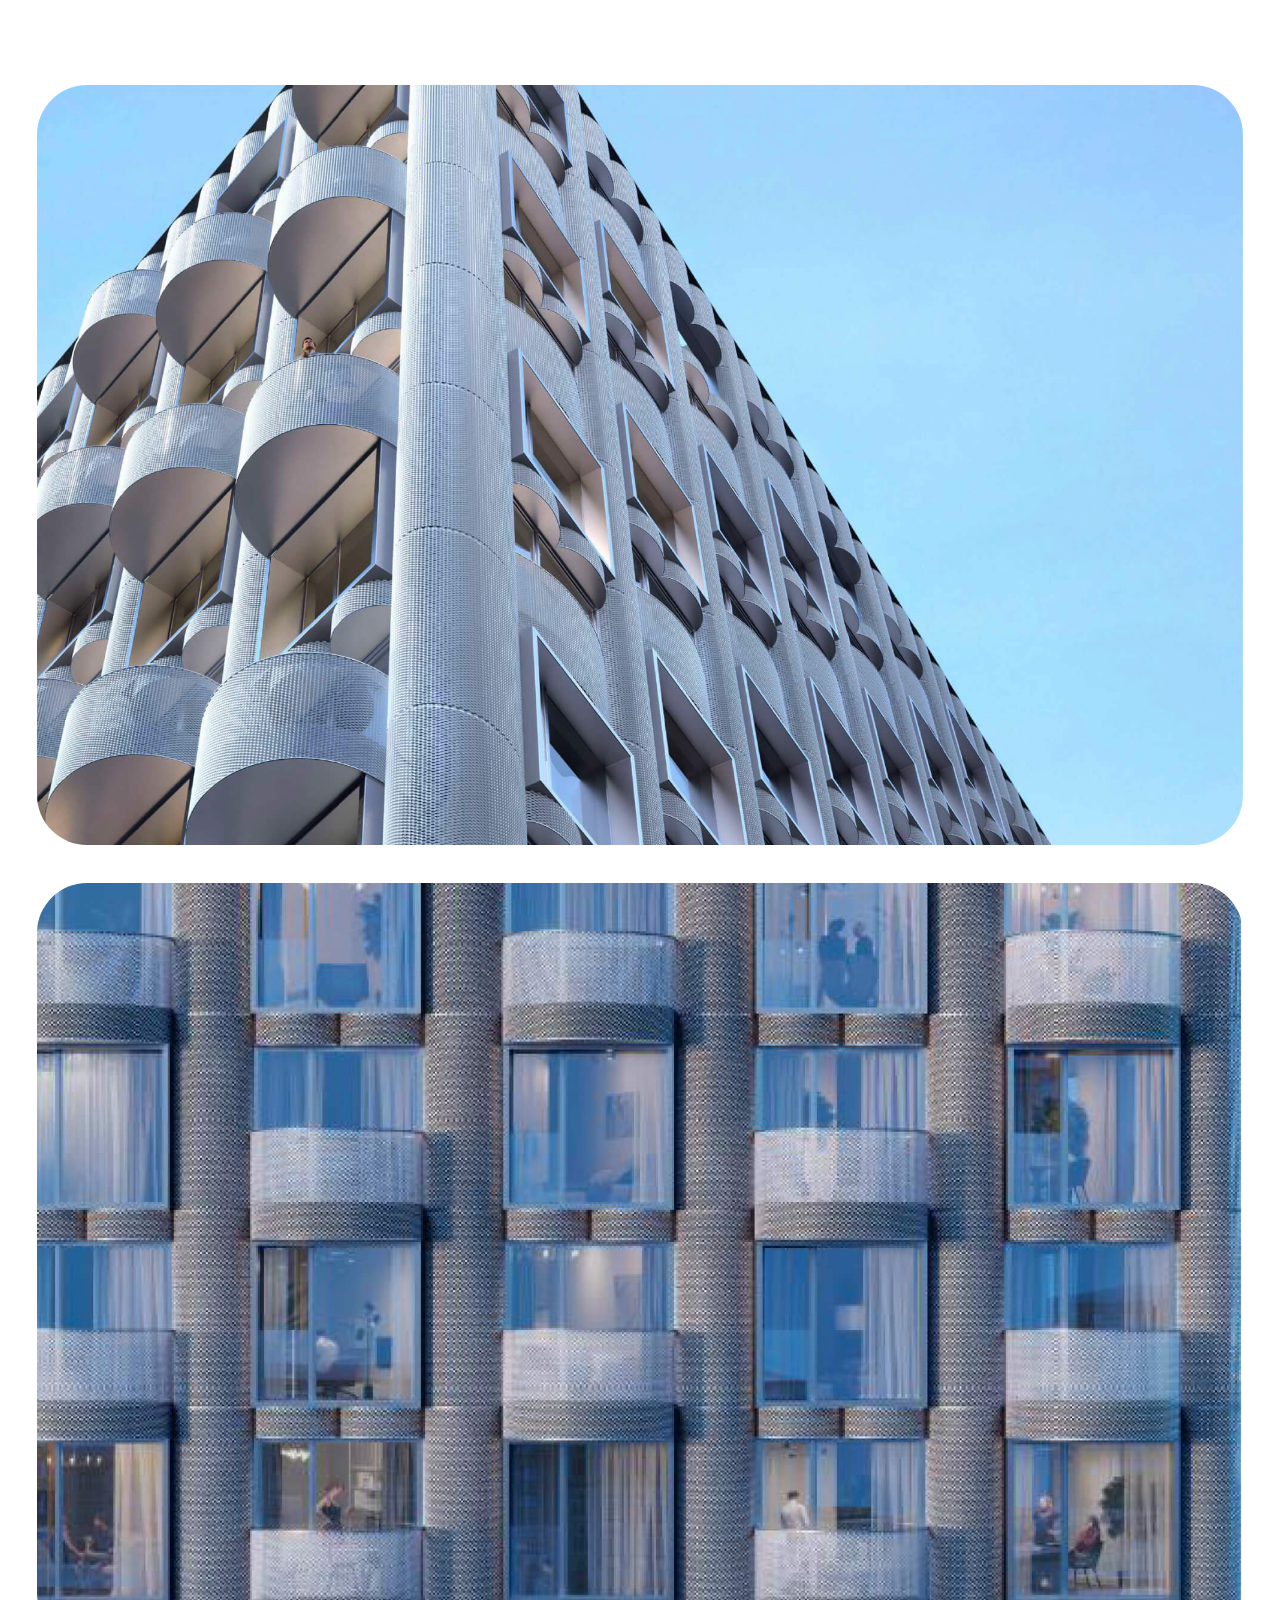
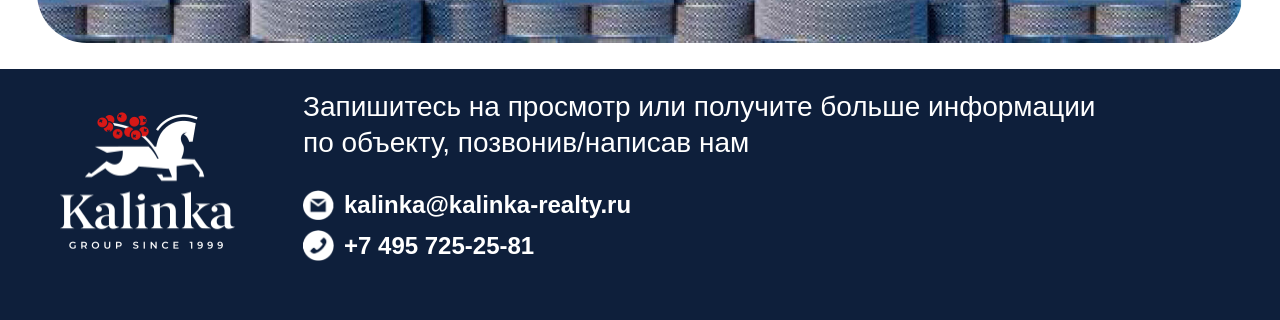
==== commit 2260dc29: "rc presentation" ====
--- a/index.html
+++ b/index.html
@@ -17,8 +17,8 @@
 
 <body>
 <div class="wrapper">
-  <div class="page-section page-section--intro">
-    <div class="page-section__inner">
+  <div class="page-section">
+    <div class="page-section__inner page-section__inner--intro">
       <div class="page-section__intro-img">
         <img src="img/intro-rc.png" alt="Жилой комплекс Logos">
       </div>
@@ -147,26 +147,10 @@
               </li>
               <li>
                 <div class="page-section__advantages-cell">
-                  <img src="img/icon-lg8.png" alt="">
-                </div>
-                <div class="page-section__advantages-cell">
-                  <p>Класс: <b>Премиум</b></p>
-                </div>
-              </li>
-              <li>
-                <div class="page-section__advantages-cell">
                   <img src="img/icon-lg9.png" alt="">
                 </div>
                 <div class="page-section__advantages-cell">
                   <p>Тип жилья: <b>Апартаменты</b></p>
-                </div>
-              </li>
-              <li>
-                <div class="page-section__advantages-cell">
-                  <img src="img/icon-lg10.png" alt="">
-                </div>
-                <div class="page-section__advantages-cell">
-                  <p>Девелопер: <b>СЗ ЛОГОС</b></p>
                 </div>
               </li>
             </ul>
@@ -362,10 +346,10 @@
   <div class="page-delimiter"></div>
   <div class="page-section">
     <div class="page-section__inner">
-      <div class="page-section__img-wrap">
+      <div class="page-section__img-wrap page-section__img-wrap--md">
         <img src="img/img6.jpg" alt="">
       </div>
-      <div class="page-section__img-wrap">
+      <div class="page-section__img-wrap page-section__img-wrap--md">
         <img src="img/img7.jpg" alt="">
       </div>
     </div>
--- a/css/main.css
+++ b/css/main.css
@@ -43,9 +43,6 @@
 }
 
 .page-section {
-}
-
-.page-section.page-section--intro {
   height: 1920px;
   background: #0E1F3B;
 }
@@ -80,9 +77,15 @@
 }
 
 .page-section__inner {
-  height: 1700px;
-  padding: 85px 37px 70px;
+  height: 1669px;
+  padding: 85px 37px 50px;
   box-sizing: border-box;
+  background: #FFFFFF;
+}
+
+.page-section__inner--intro {
+  height: 100%;
+  background: transparent;
 }
 
 .page-section__img-wrap {
@@ -90,6 +93,10 @@
   margin-bottom: 38px;
   border-radius: 50px;
   overflow: hidden;
+}
+
+.page-section__img-wrap.page-section__img-wrap--md {
+  height: 760px;
 }
 
 .page-section__img-wrap img {
@@ -203,7 +210,7 @@
 
 .page-section__columns-wrap {
   display: table-row;
-  height: 100%;
+  height: 828px;
 }
 
 .page-section__column {
@@ -343,6 +350,7 @@
 }
 
 .footer {
+  box-sizing: border-box;
   padding: 20px 60px;
   background: #0E1F3B;
   color: #FFFFFF;
